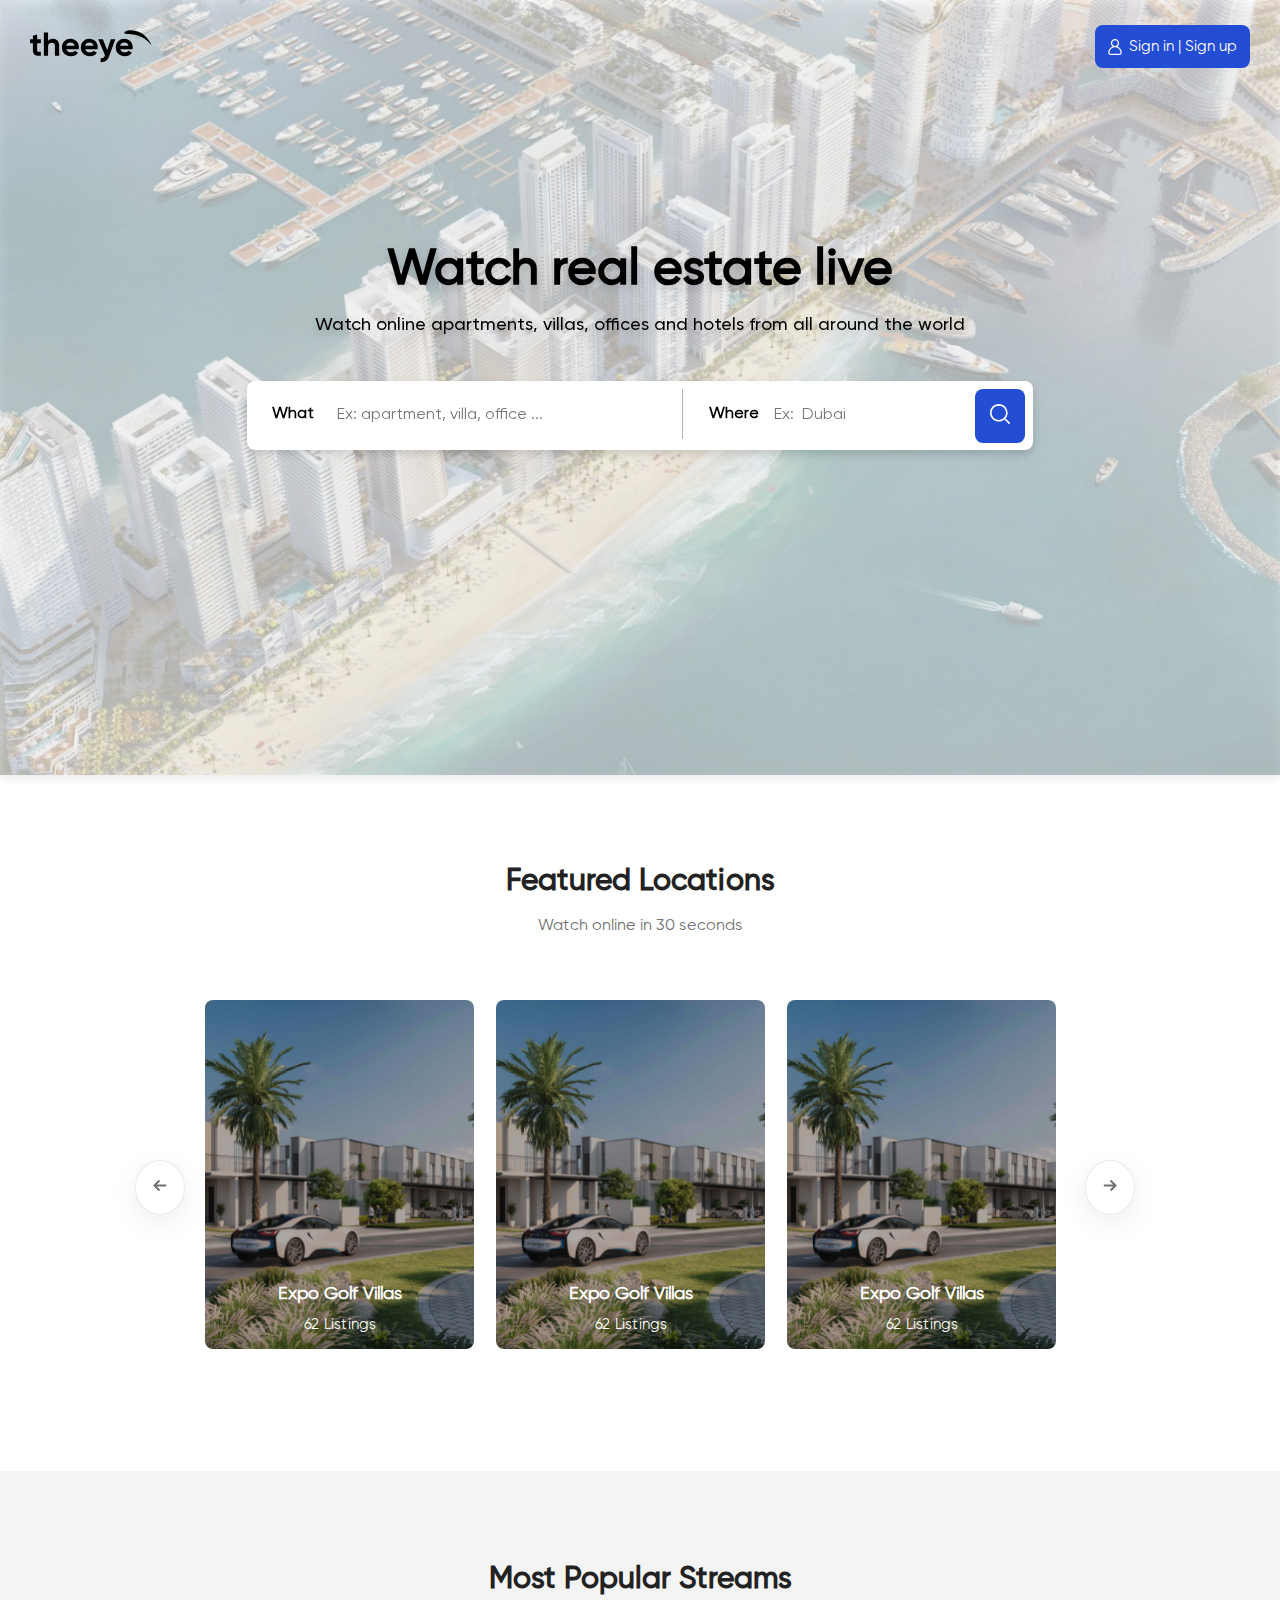
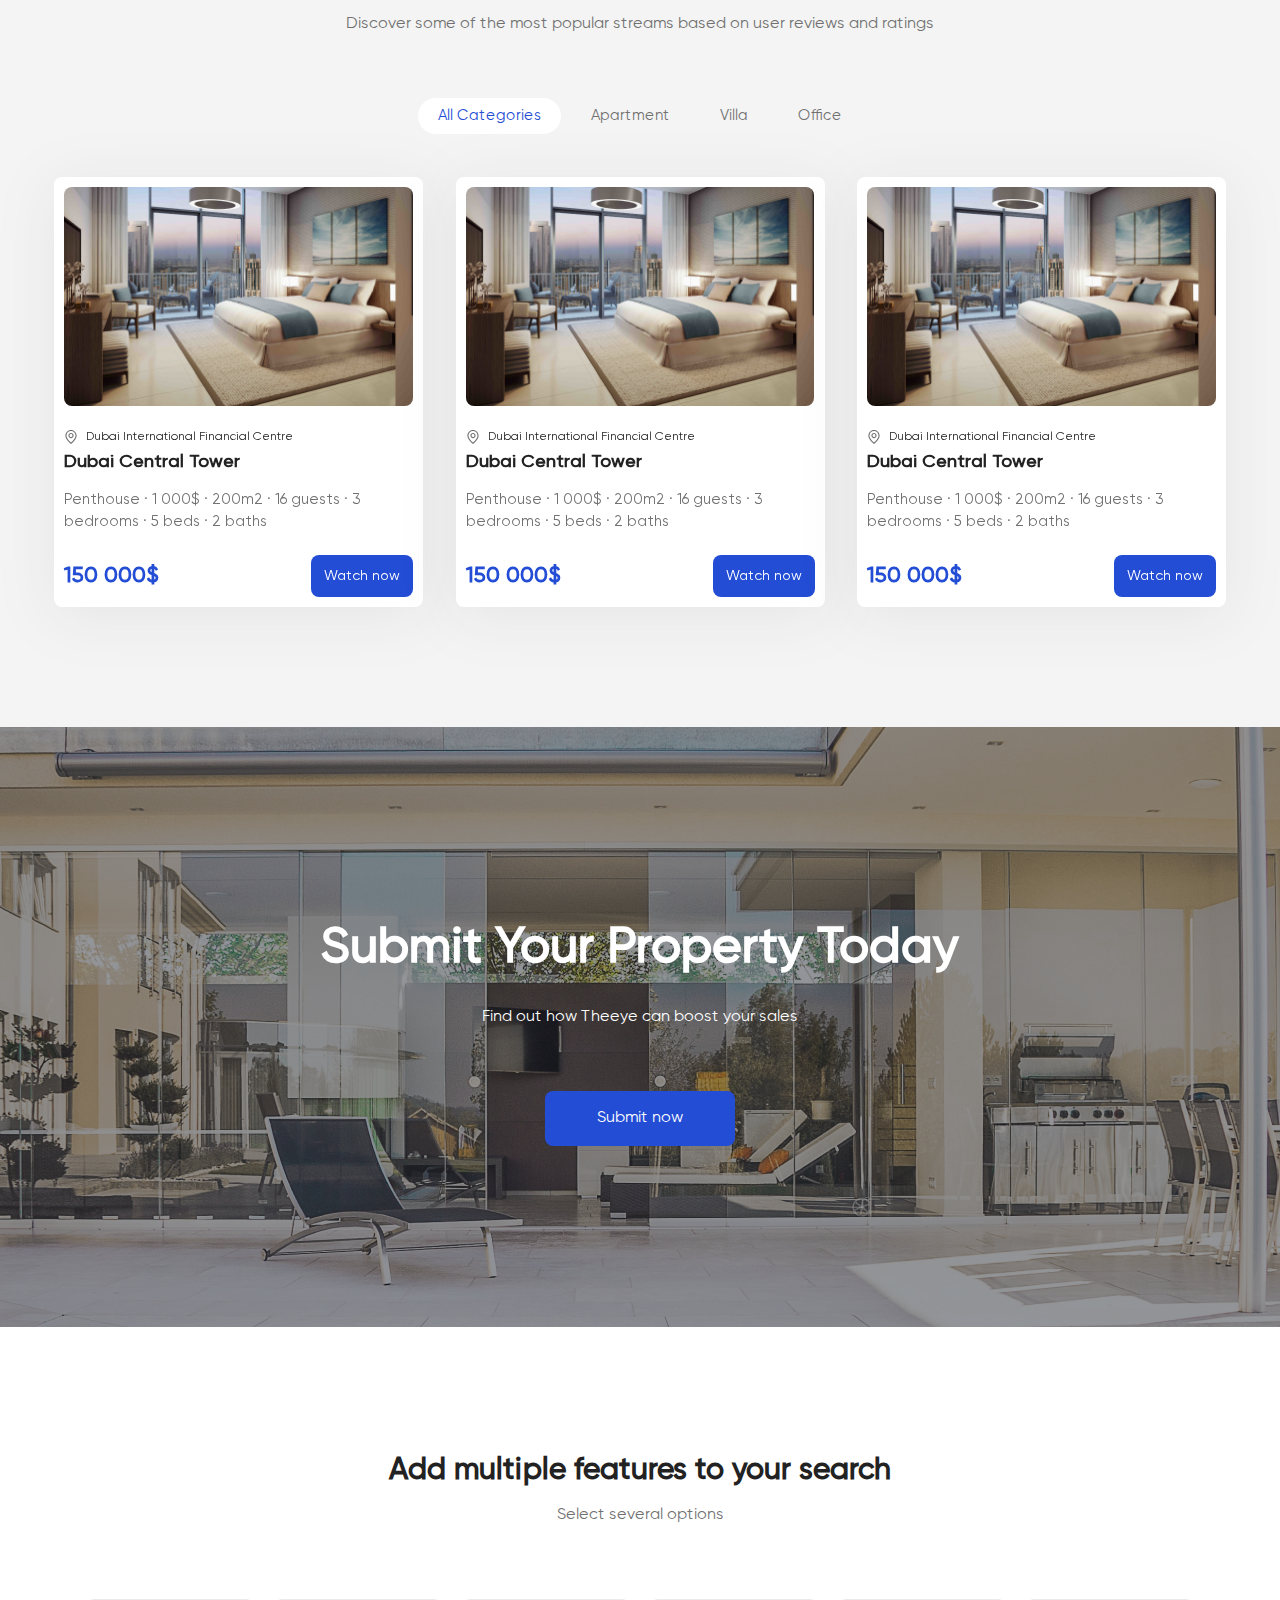
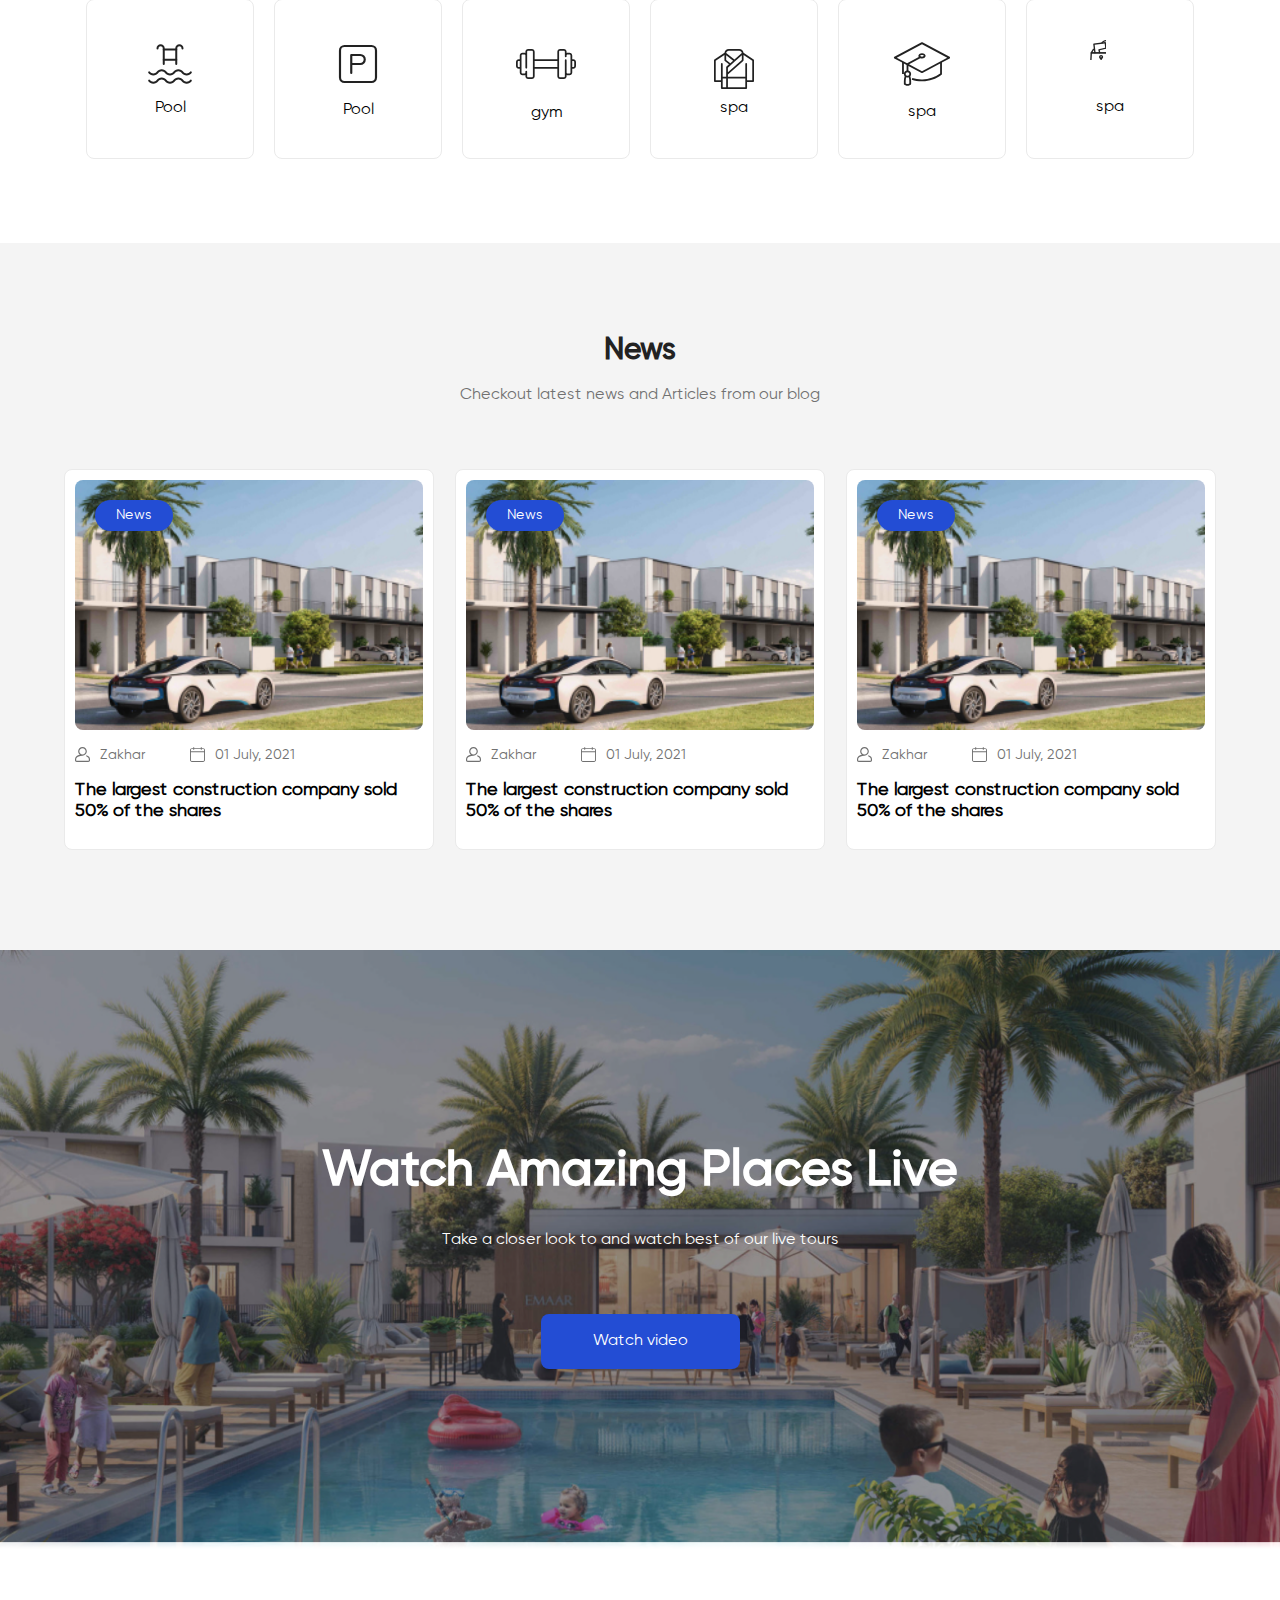
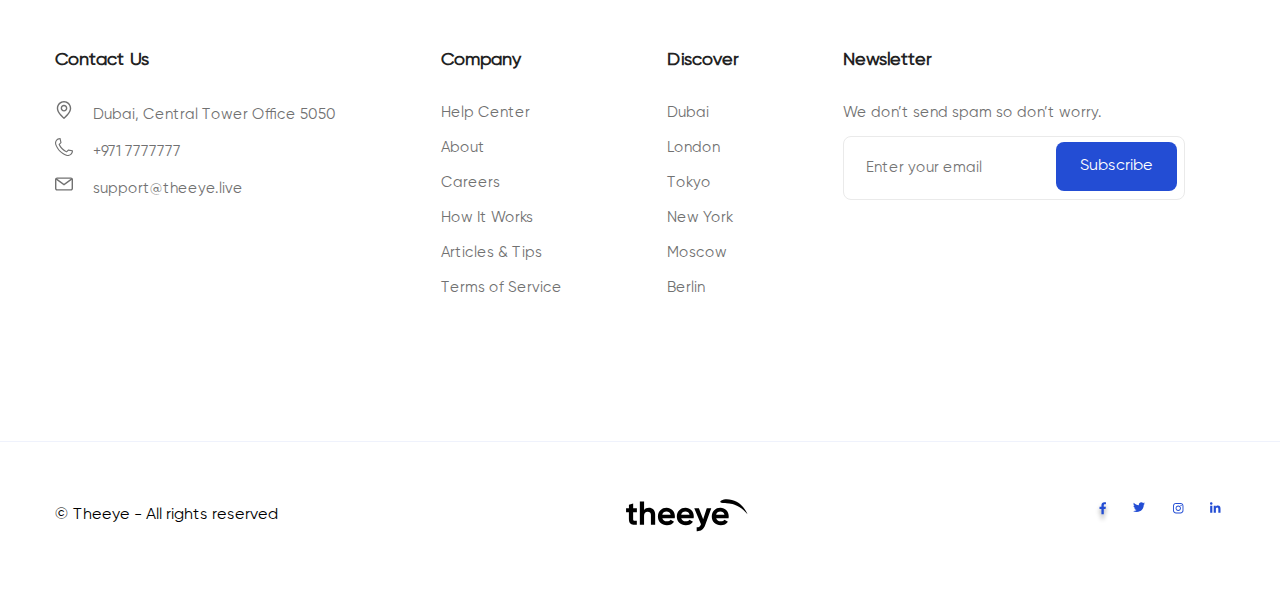
==== src/index.html @ 641a4072 "add footer in homepage" ====
<!DOCTYPE html>
<html lang="en">
<head>
  <meta charset="UTF-8">
  <meta name="viewport" content="width=device-width, initial-scale=1.0">
  <title>Homepage</title>
  <link rel="stylesheet" href="css/style.css">
</head>
<body>

<header class="header">
  <svg class="header__icon" width="122" height="33" viewBox="0 0 122 33" fill="none">
    <use xlink:href="./assets/img/icons/icons.svg#logo"></use>
  </svg>
  <button class="header__button btn">
    <svg class="header__icon" width="14" height="16" viewBox="0 0 14 16" fill="white">
      <use xlink:href="./assets/img/icons/icons.svg#sign-in"></use>
    </svg>
    Sign in | Sign up
  </button>
  <div class="header__mobile">
    <button>
      <svg class="header__icon" width="20" height="20" viewBox="0 0 20 20" fill="none">
        <use xlink:href="./assets/img/icons/icons.svg#search2"></use>
      </svg>
    </button>
    <button>
      <svg class="header__icon" width="20" height="20" viewBox="0 0 20 20" fill="none">
        <use xlink:href="./assets/img/icons/icons.svg#header-avatar"></use>
      </svg>
    </button>
    <button>
      <svg class="header__icon" width="20" height="18" viewBox="0 0 20 18" fill="none">
        <use xlink:href="./assets/img/icons/icons.svg#header-burger"></use>
      </svg>
    </button>
  </div>
</header>
<div class="promo">
  <p class="promo__title">Watch real estate live</p>
  <p class="promo__subtitle">Watch online apartments, villas, offices and hotels from all around the world</p>
  <form action="" class="promo__form form">
    <div class='form__what-search-wrapper'>
      <p class='search-bar__what'>What</p>
      <p class='search-bar__border'>&#160;</p>
      <input class='what-search' type='text' placeholder='Ex: apartment, villa, office ...'/>
    </div>

    <div class='form__where-search-wrapper'>
      <div class='search-bar__where'>Where</div>
      <input class='where-search' type='text' placeholder='Ex:  Dubai'/>
      <button type="submit" class='search__btn'>
        <svg class="header__icon" width="20" height="20" viewBox="0 0 20 20" fill="none">
          <use xlink:href="./assets/img/icons/icons.svg#search"></use>
        </svg>
      </button>
    </div>
  </form>
</div>

<div class="featured-locations">
  <p class="featured-locations__title block-title">Featured Locations</p>
  <p class="featured-locations__subtitle block-subtitle">Watch online in 30 seconds</p>
  <div id="carousel" class="featured-locations__carousel carousel">
    <button class="arrow prev">
      <svg class="header__icon" width="14" height="11" viewBox="0 0 14 11" fill="none">
        <use xlink:href="./assets/img/icons/icons.svg#carousel-prev"></use>
      </svg>
    </button>
    <div class="carousel__gallery">
      <div class="carousel__images">
        <div class="carousel__item">
          <img src="./assets/img/homepage/featured-item.jpg" alt="test">
          <div class="carousel__item-info">
            <p class="info__title">Expo Golf Villas</p>
            <p class="info__subtitle">62 Listings</p>
          </div>
        </div>
        <div class="carousel__item">
          <img src="./assets/img/homepage/featured-item.jpg" alt="test">
          <div class="carousel__item-info">
            <p class="info__title">Expo Golf Villas</p>
            <p class="info__subtitle">62 Listings</p>
          </div>
        </div>
        <div class="carousel__item">
          <img src="./assets/img/homepage/featured-item.jpg" alt="test">
          <div class="carousel__item-info">
            <p class="info__title">Expo Golf Villas</p>
            <p class="info__subtitle">62 Listings</p>
          </div>
        </div>
        <div class="carousel__item">
          <img src="./assets/img/homepage/featured-item.jpg" alt="test">
          <div class="carousel__item-info">
            <p class="info__title">Expo Golf Villas</p>
            <p class="info__subtitle">62 Listings</p>
          </div>
        </div>
        <div class="carousel__item">
          <img src="./assets/img/homepage/featured-item.jpg" alt="test">
          <div class="carousel__item-info">
            <p class="info__title">Expo Golf Villas</p>
            <p class="info__subtitle">62 Listings</p>
          </div>
        </div>
      </div>
    </div>
    <button class="arrow next">
      <svg class="header__icon" width="14" height="11" viewBox="0 0 14 11" fill="none">
        <use xlink:href="./assets/img/icons/icons.svg#carousel-next"></use>
      </svg>
    </button>
  </div>
</div>

<div class="streams">
  <p class="streams__title block-title">Most Popular Streams</p>
  <p class="streams__subtitle block-subtitle">Discover some of the most popular streams based on user reviews and
    ratings</p>
  <div class="streams__buttons">
    <button class="streams__buttons-item active">All Categories</button>
    <button class="streams__buttons-item">Apartment</button>
    <button class="streams__buttons-item">Villa</button>
    <button class="streams__buttons-item">Office</button>
  </div>
  <div class="streams__housecards housecards">
    <div class="houscards__item houscard">
      <img src="./assets/img/homepage/most-popupal-item.jpg" alt="test">
      <div class="houscard__locations">
        <svg width="14" height="14" viewBox="0 0 14 14" fill="none">
          <use xlink:href="./assets/img/icons/icons.svg#location"></use>
        </svg>
        <span>Dubai International Financial Centre</span>
      </div>
      <h4 class="housecard__title">Dubai Central Tower</h4>
      <p class="housecard__info">Penthouse · 1 000$ · 200m2 · 16 guests · 3 bedrooms · 5 beds · 2 baths</p>
      <div class="houscard__footer">
        <span class="houscard__footer-price">150 000$</span>
        <button class="houscard__footer btn">Watch now</button>
      </div>
    </div>
    <div class="houscards__item houscard">
      <img src="./assets/img/homepage/most-popupal-item.jpg" alt="test">
      <div class="houscard__locations">
        <svg width="14" height="14" viewBox="0 0 14 14" fill="none">
          <use xlink:href="./assets/img/icons/icons.svg#location"></use>
        </svg>
        <span>Dubai International Financial Centre</span>
      </div>
      <h4 class="housecard__title">Dubai Central Tower</h4>
      <p class="housecard__info">Penthouse · 1 000$ · 200m2 · 16 guests · 3 bedrooms · 5 beds · 2 baths</p>
      <div class="houscard__footer">
        <span class="houscard__footer-price">150 000$</span>
        <button class="houscard__footer btn">Watch now</button>
      </div>
    </div>
    <div class="houscards__item houscard">
      <img src="./assets/img/homepage/most-popupal-item.jpg" alt="test">
      <div class="houscard__locations">
        <svg width="14" height="14" viewBox="0 0 14 14" fill="none">
          <use xlink:href="./assets/img/icons/icons.svg#location"></use>
        </svg>
        <span>Dubai International Financial Centre</span>
      </div>
      <h4 class="housecard__title">Dubai Central Tower</h4>
      <p class="housecard__info">Penthouse · 1 000$ · 200m2 · 16 guests · 3 bedrooms · 5 beds · 2 baths</p>
      <div class="houscard__footer">
        <span class="houscard__footer-price">150 000$</span>
        <button class="houscard__footer btn">Watch now</button>
      </div>
    </div>

  </div>
</div>

<div class="submit-property images-block">
  <h2 class="submit-property__title images-block__title">Submit Your Property Today</h2>
  <p class="submit-property__subtitle images-block__subtitle">Find out how Theeye can boost your sales</p>
  <button class="submit-property__btn images-block__btn btn">Submit now</button>
</div>

<div class="additional-features">
  <p class="additional-features__title block-title">Add multiple features to your search</p>
  <p class="additional-features__subtitle block-subtitle">Select several options</p>

  <div class="additional-features__icons icons">
    <div class="icons__item">
      <svg width="50" height="50" viewBox="0 0 50 50" fill="none">
        <use xlink:href="./assets/img/icons/icons.svg#pool"></use>
      </svg>
      <span class="icons__text">Pool</span>
    </div>
    <div class="icons__item">
      <svg width="54" height="54" viewBox="0 0 54 54" fill="none">
        <use xlink:href="./assets/img/icons/icons.svg#parking"></use>
      </svg>
      <span class="icons__text">Pool</span>
    </div>
    <div class="icons__item">
      <svg width="60" height="60" viewBox="0 0 60 30" fill="none">
        <use xlink:href="./assets/img/icons/icons.svg#gym"></use>
      </svg>
      <span class="icons__text">gym</span>
    </div>
    <div class="icons__item">
      <svg width="40" height="50" viewBox="0 0 40 30" fill="none">
        <use xlink:href="./assets/img/icons/icons.svg#spa"></use>
      </svg>
      <span class="icons__text">spa</span>
    </div>
    <div class="icons__item">
      <svg width="58" height="58" viewBox="0 0 58 58" fill="none">
        <use xlink:href="./assets/img/icons/icons.svg#school"></use>
      </svg>
      <span class="icons__text">spa</span>
    </div>
    <div class="icons__item">
      <svg width="48" height="48" viewBox="0 0 48 48" fill="none">
        <use xlink:href="./assets/img/icons/icons.svg#shopping"></use>
      </svg>
      <span class="icons__text">spa</span>
    </div>

  </div>
</div>

<div class="news">
  <h4 class="news-title block-title">News</h4>
  <p class="news-subtitle block-subtitle">Checkout latest news and Articles from our blog</p>

  <div class="news-container">
    <div class="news__card">
      <span class="news__label">News</span>
      <a class="news__img" href="#">
        <img src="./assets/img/homepage/featured-item.jpg" alt="test">
      </a>
      <div class="news__info">
        <div class="news__info-author">
          <svg width="15" height="15" viewBox="0 0 15 15" fill="none">
            <use xlink:href="./assets/img/icons/icons.svg#news-author"></use>
          </svg>
          <span>Zakhar</span>
        </div>
        <div class="news__info-date">
          <svg width="15" height="15" viewBox="0 0 15 15" fill="none">
            <use xlink:href="./assets/img/icons/icons.svg#news-date"></use>
          </svg>
          <span>01 July, 2021</span>
        </div>
      </div>
      <p class="news__text">The largest construction company sold 50% of the shares</p>
    </div>
    <div class="news__card">
      <span class="news__label">News</span>
      <a class="news__img" href="#">
        <img src="./assets/img/homepage/featured-item.jpg" alt="test">
      </a>
      <div class="news__info">
        <div class="news__info-author">
          <svg width="15" height="15" viewBox="0 0 15 15" fill="none">
            <use xlink:href="./assets/img/icons/icons.svg#news-author"></use>
          </svg>
          <span>Zakhar</span>
        </div>
        <div class="news__info-date">
          <svg width="15" height="15" viewBox="0 0 15 15" fill="none">
            <use xlink:href="./assets/img/icons/icons.svg#news-date"></use>
          </svg>
          <span>01 July, 2021</span>
        </div>
      </div>
      <p class="news__text">The largest construction company sold 50% of the shares</p>
    </div>
    <div class="news__card">
      <span class="news__label">News</span>
      <a class="news__img" href="#">
        <img src="./assets/img/homepage/featured-item.jpg" alt="test">
      </a>
      <div class="news__info">
        <div class="news__info-author">
          <svg width="15" height="15" viewBox="0 0 15 15" fill="none">
            <use xlink:href="./assets/img/icons/icons.svg#news-author"></use>
          </svg>
          <span>Zakhar</span>
        </div>
        <div class="news__info-date">
          <svg width="15" height="15" viewBox="0 0 15 15" fill="none">
            <use xlink:href="./assets/img/icons/icons.svg#news-date"></use>
          </svg>
          <span>01 July, 2021</span>
        </div>
      </div>
      <p class="news__text">The largest construction company sold 50% of the shares</p>
    </div>
  </div>
</div>

<div class="watch-amazing images-block">
  <h2 class="submit-property__title images-block__title">Watch Amazing Places Live</h2>
  <p class="submit-property__subtitle images-block__subtitle">Take a closer look to and watch best of our live tours</p>
  <button class="submit-property__btn images-block__btn btn">Watch video</button>
</div>

<footer class="footer-wrapper">
<div class="footer">
  <div class="contacts footer__item">
    <h4>Contact Us</h4>
    <ul>
      <li>
        <svg width="18" height="18" viewBox="0 0 18 18" >
          <use xlink:href="./assets/img/icons/icons.svg#footer-pin"></use>
        </svg>
        <span>Dubai, Central Tower Office 5050</span>
      </li>
      <li>
        <svg width="18" height="18" viewBox="0 0 18 18">
          <use xlink:href="./assets/img/icons/icons.svg#footer-phone"></use>
        </svg>
        <a href="tel:+9717777777">+971 7777777</a>
      </li>
      <li>
        <svg width="18" height="18" viewBox="0 0 18 18">
          <use xlink:href="./assets/img/icons/icons.svg#footer-email"></use>
        </svg>
        <a href="mailto:support@theeye.live">support@theeye.live</a>
      </li>
    </ul>
  </div>

  <div class="company footer__item">
    <h4>Company</h4>
    <ul class="company__item">
      <li><a href="#">Help Center</a></li>
      <li><a href="#">About</a></li>
      <li><a href="#">Careers</a></li>
      <li><a href="#">How It Works</a></li>
      <li><a href="#">Articles & Tips</a></li>
      <li><a href="#">Terms of Service</a></li>
    </ul>
  </div>

  <div class="discover footer__item">
    <h4>Discover</h4>
    <ul class="company__item">
      <li><a href="#">Dubai</a></li>
      <li><a href="#">London</a></li>
      <li><a href="#">Tokyo</a></li>
      <li><a href="#">New York</a></li>
      <li><a href="#">Moscow</a></li>
      <li><a href="#">Berlin</a></li>
    </ul>
  </div>

  <div class="newsletter footer__item">
    <h4>Newsletter</h4>
    <p>We don’t send spam so don’t worry.</p>
    <form action="" class="footer-form">
      <input type='text' placeholder="Enter your email"/>
      <button type="submit" class="footer-form__btn btn">Subscribe</button>
    </form>
  </div>
</div>
<div class="footer-bottom-wrapper">
  <div class="footer-bottom">
    <p class="footer-bottom__copyright">© Theeye - All rights reserved</p>
    <svg class="footer-bottom__logo" width="122" height="33" viewBox="0 0 122 33" fill="none">
      <use xlink:href="./assets/img/icons/icons.svg#logo"></use>
    </svg>
    <ul class="footer-bottom__socnet">
      <li><a href="#">
        <svg width="15" height="21" viewBox="0 0 15 21" fill="none">
          <use xlink:href="./assets/img/icons/icons.svg#facebook"></use>
        </svg>
      </a></li>
      <li><a href="#">
        <svg width="15" height="21" viewBox="0 0 15 21" fill="none">
          <use xlink:href="./assets/img/icons/icons.svg#twitter"></use>
        </svg>
      </a></li>
      <li><a href="#">
        <svg width="15" height="21" viewBox="0 0 15 21" fill="none">
          <use xlink:href="./assets/img/icons/icons.svg#instagram"></use>
        </svg>
      </a></li>
      <li><a href="#">
        <svg width="15" height="21" viewBox="0 0 15 21" fill="none">
          <use xlink:href="./assets/img/icons/icons.svg#linkedin"></use>
        </svg>
      </a></li>
    </ul>
  </div>
</div>
</footer>

<script src="./js/carousel.js"></script>
</body>
</html>
---- src/css/style.css ----
@import "_font.css";
@import "_vars.css";
@import "_global.css";
@import "_reset.css";
@import "footer.css";

.header {
    z-index: 1;
    position: absolute;
    top: 0;
    left: 0;
    right: 0;
    padding: 25px 30px;
    display: flex;
    justify-content: space-between;
    align-items: center;
    background-color: transparent;
}

.header__button {
    display: flex;
    align-items: center;
}

.header__mobile {
    display: none;
}

.header__mobile button {
    border: none;
    cursor: pointer;
    background-color: transparent;
}

.header__mobile button:not(:last-child) {
    margin-right: 19px;
}

.header__button .header__icon {
    margin-right: 7px;
}

.promo {
    padding: 240px 16px 325px 16px;
    display: flex;
    flex-direction: column;
    justify-content: center;
    align-items: center;
    background-image: url("../assets/img/homepage/promoBg.png");
    background-size: cover;
    background-position: center;
    background-repeat: no-repeat;
    filter: drop-shadow(0px 4px 4px rgba(0, 0, 0, 0.25));
}

.promo__title {
    font-family: GilroyMedium, sans-serif;
    text-align: center;
    margin-bottom: 15px;
    font-weight: 600;
    font-size: 50px;
    line-height: 60px;
}

.promo__subtitle {
    font-family: GilroyMedium, sans-serif;
    text-align: center;
    margin-bottom: 45px;
    font-weight: 500;
    font-size: 18px;
    line-height: 21px;
}

.promo__form {
    display: flex;
    justify-content: center;
    align-items: center;
    max-width: 770px;
}

.form__what-search-wrapper,
.form__where-search-wrapper {
    position: relative;
}

.what-search,
.where-search {
    border: none;
    outline: none;
}

.what-search {
    padding: 25px 10px 25px 90px;
    border-radius: 8px 0 0 8px;
    width: 437px;
}

.where-search {
    padding: 25px 66px 25px 90px;
    border-radius: 0 8px 8px 0;
}

.search__btn {
    position: absolute;
    top: 8px;
    right: 8px;
    padding: 15px 15px 13px 15px;
    border: none;
    border-radius: 8px;
    cursor: pointer;
    background-color: var(--btn-bg);
}

.search-bar__where {
    position: absolute;
    top: 24px;
    left: 25px;
    font-weight: 700;
    font-size: 16px;
    line-height: 19px
}

.search-bar__what {
    position: absolute;
    top: 24px;
    left: 25px;
    font-weight: 700;
    font-size: 16px;
    line-height: 19px
}

.search-bar__border {
    position: absolute;
    right: -3px;
    top: 8px;
    border-left: 1px solid rgba(0, 0, 0, .3);
    height: 50px;
}

/*FETURED LOCATIONS*/
.featured-locations {
    padding: 89px 0 99px 0;
    display: flex;
    flex-direction: column;
    align-items: center;
    justify-content: center;
    background-color: var(--main-bg);
}

.featured-locations__title,
.block-title{
    margin-bottom: 17px;
    font-family: GilroyMedium, sans-serif;
    font-weight: 600;
    font-size: 30px;
    line-height: 36px;
    text-align: center;
    color: var(--second-font-color);
}

.featured-locations__subtitle,
.block-subtitle{
    margin-bottom: 64px;
    text-align: center;
    font-size: 16px;
    line-height: 19px;
    font-weight: 400;
    color: var(--third-font-color);
}

.featured-locations__carousel {
    position: relative;
    width: 1160px;
}

.carousel__gallery {
    width: 1160px;
    overflow: hidden;
}

.carousel__images {
    width: 9999px;
    transition: margin-left 250ms ease-in;
}

.carousel__item {
    position: relative;
    display: inline-block;
    width: 269px;
    height: 366px;
}

.carousel__item img {
    width: 269px;
}

.carousel__item-info {
    position: absolute;
    bottom: 33px;
    width: 269px;
    color: var(--hover-font-color);
}

.carousel__item-info .info__title {
    margin-bottom: 11px;
    font-weight: 600;
    font-size: 18px;
    line-height: 21px;
    text-align: center;
}

.carousel__item-info .info__subtitle {
    font-size: 15px;
    line-height: 17px;
    text-align: center;
}

.carousel__item:not(:last-child) {
    margin-right: 18px;
}

.carousel__item img {
    border-radius: 8px;
    filter: brightness(70%);
}

.arrow {
    position: absolute;
    top: 160px;
    padding: 17px 17px;
    border: 1px solid #EAEAEA;
    background: var(--main-bg);
    box-shadow: 0px 8px 30px rgba(34, 34, 34, 0.07);
    border-radius: 50%;
    cursor: pointer;
}

.prev {
    right: -60px;
}

.next {
    left: -70px;
}

/*STREAMS*/
.streams {
    background: var(--second-bg);
    padding: 91px 20px 120px 20px;
}

.streams__buttons {
    display: flex;
    justify-content: center;
    align-items: center;
    flex-wrap: wrap;
    margin-bottom: 33px;
}

.streams__buttons-item {
    margin-bottom: 10px;
    border: none;
    cursor: pointer;
    background-color: transparent;
    font-size: 15px;
    line-height: 22px;
    color: #717171;
    padding: 7px 20px;
}

.streams__buttons-item:not(:last-child) {
    margin-right: 10px;
}

.streams__buttons-item.active,
.streams__buttons-item:hover {
    padding: 7px 20px;
    background-color: #ffffff;
    border-radius: 60px;
    color: #234DD4;
}

.streams__housecards {
    max-width: 1172px;
    margin: 0 auto;
    display: flex;
    justify-content: space-between;
    align-items: center;
}

.houscards__item {
    max-width: 369px;
    padding: 10px;
    border-radius: 8px;
    filter: drop-shadow(0px 8px 30px rgba(34, 34, 34, 0.07));
    background-color: var(--main-bg);
}

.houscards__item:not(:last-child) {
    margin-right: 20px;
}

.houscards__item img {
    border-radius: 8px;
    margin-bottom: 24px;
}

.houscard__locations {
    margin-bottom: 8px;
    display: flex;
    align-items: center;
}

.houscard__locations svg {
    margin-right: 8px;
}

.houscard__locations span {
    font-size: 12px;
    line-height: 14px;
    color: var(--second-font-color)
}

.housecard__title {
    margin-bottom: 16px;
    font-family: GilroyMedium, sans-serif;
    font-weight: 600;
    font-size: 18px;
    line-height: 21px;
    color: var(--second-font-color);
}

.housecard__info {
    margin-bottom: 22px;
    font-size: 15px;
    line-height: 22px;
    color: var(--third-font-color)
}

.houscard__footer {
    display: flex;
    align-items: center;
    justify-content: space-between;
}

.houscard__footer-price {
    font-family: GilroyMedium, sans-serif;
    font-weight: 600;
    font-size: 22px;
    line-height: 26px;
    color: var(--btn-bg);
}

.houscard__footer {
    font-size: 14px;
    line-height: 16px;
}

/*SUBMIT-PROPERTY*/
.submit-property,
.images-block{
    position: relative;
    text-align: center;
    padding: 191px 20px 181px 20px;
    background-image: url("../assets/img/homepage/submit-property-bg.png");
    background-size: cover;
    background-position: center;
    background-repeat: no-repeat;
    color: var(--hover-font-color);

}

.submit-property__title,
.images-block__title{
    margin-bottom: 26px;
    font-family: GilroyMedium, sans-serif;
    font-weight: 600;
    font-size: 50px;
    line-height: 60px;
}

.submit-property__subtitle,
.images-block__subtitle{
    font-weight: 400;
    margin-bottom: 61px;
    font-size: 16px;
    line-height: 26px;
}

.submit-property__btn,
.images-block__btn{
    padding: 18px 52px;
    font-size: 16px;
    font-weight: 400;
    line-height: 19px;
}

/*ADDITIONAL FEATURES*/
.additional-features {
    max-width: 1168px;
    margin: 0 auto;
    padding: 126px 20px 74px 20px;
}
.additional-features__icons {
    display: flex;
    justify-content: space-between;
    align-items: center;
}

.icons__item {
    width: 170px;
    height: 160px;
    margin: 10px;
    border: 1px solid var(--border-color);
    border-radius: 8px;
    display: flex;
    flex-direction: column;
    justify-content: center;
    align-items: center;
    cursor: pointer;
}

.icons__item:hover {
    background: linear-gradient(297.21deg, #2650D9 0%, #4567D5 92.82%);
    box-shadow: 0px 4px 4px rgba(0, 0, 0, 0.25);
    border-radius: 8px;
    color: var(--hover-font-color);
}

.icons__item span {
    margin-top: 10px;
    font-size: 16px;
    line-height: 19px;
}

/*NEWS*/
.news {
    padding: 90px 10px 100px 10px;
    background: var(--second-bg);
}

.news-container {
    max-width: 1172px;
    margin: 0 auto;
    display: flex;
    justify-content: space-between;
}

.news__card {
    margin-left: 10px;
    margin-right: 10px;
    position: relative;
    padding: 10px;
    max-width: 370px;
    background: var(--main-bg);
    border: 1px solid var(--border-color);
    border-radius: 8px;
}

.news__img img {
    margin-bottom: 17px;
    object-fit: cover;
    width: 100%;
    height: 250px;
    border-radius: 8px;
}

.news__label {
    position: absolute;
    top: 30px;
    left: 30px;
    padding: 5px 21px;
    border-radius: 600px;
    font-size: 14px;
    line-height: 21px;
    text-transform: capitalize;
    color: var(--hover-font-color);
    background-color: var(--btn-bg);
}

.news__info {
    display: flex;
    align-items: center;
    margin-bottom: 17px;
    font-size: 14px;
    line-height: 16px;
    color: var(--third-font-color);
}

.news__info-author {
    margin-right: 45px;
    display: flex;
    align-items: center;
}

.news__info-author svg,
.news__info-date svg {
    margin-right: 10px;
}

.news__info-date {
    display: flex;
    align-items: center;
}

.news__text {
    margin-bottom: 17px;
    font-weight: 600;
    font-size: 18px;
    line-height: 21px;
}
/*WATCH AMAZING*/
.watch-amazing {
    background-image: url("../assets/img/homepage/home-cta-bg.png");
}

@media only screen and (max-width: 1283px) {
    .carousel {
        width: 870px;
        display: flex;
        justify-content: center;
        align-items: center;
    }
}

@media only screen and (max-width: 996px) {
    .carousel {
        width: 561px;
    }
}

@media only screen and (max-width: 888px) {
    .news-container {
        flex-wrap: wrap;
        justify-content: center;
    }

    .news__card {
        margin-bottom: 20px;
    }
}

@media only screen and (max-width: 770px) {
    .what-search {
        width: 411px;
        padding-right: 28px;;
    }

    .where-search {
        padding-left: 75px;
    }
}

@media only screen and (max-width: 740px) {
    .promo__form {
        flex-wrap: wrap;
    }

    .what-search {
        width: 90vw;
        margin-bottom: 20px;
        padding-top: 21px;
        padding-bottom: 21px;
        border-radius: 100px;
    }

    .search-bar__what,
    .search-bar__where {
        top: 20px;
    }

    .search-bar__border {
        display: none;
    }

    .where-search {
        width: 90vw;
        padding-top: 21px;
        padding-bottom: 21px;
        padding-left: 90px;
        border-radius: 100px;

    }

    .search__btn {
        top: 4px;
        right: 5px;
        border-radius: 60px;
    }

    .streams__housecards  {
        flex-wrap: wrap;
        justify-content: center;
        align-items: center;
    }

    .houscards__item:not(:last-child) {
        margin-right: 0;
        margin-bottom: 20px;
    }
    .additional-features__icons {
        flex-wrap: wrap;
    }
}


@media only screen and (max-width: 681px) {
    .carousel {
        max-width: 287px;
    }


}

@media only screen and (max-width: 500px) {
    .promo {
        padding: 191px 16px 300px 16px;
    }

    .promo__title {
        margin-bottom: 71px;
        font-weight: 600;
        font-size: 30px;
        line-height: 36px;
    }

    .promo__subtitle {
        margin-bottom: 46px;
        max-width: 308px;
        font-size: 16px;
        line-height: 19px;
    }

    .header {
        background-color: var(--main-bg);
        padding: 20px 15px;
    }

    .header__button {
        display: none;
    }

    .header__mobile {
        display: flex;
        align-items: center;
    }

    .block-title {
        font-size: 22px;
        line-height: 26px;
    }

    .featured-locations__subtitle,
    .block-subtitle{
        margin-bottom: 30px;
    }

    .carousel {
        margin: 0 auto;
        text-align: center;
        max-width: 90vw;
    }

    .arrow {
        display: none;
    }

    .carousel__images {
        width: 100%;
    }

    .carousel__item:not(:last-child) {
        margin-right: 0;
    }

    .submit-property,
    .images-block{
        padding: 104px 20px 138px 20px;
    }

    .submit-property__title,
    .images-block__title{
        padding: 0 30px;
        margin-bottom: 22px;
        font-size: 30px;
        line-height: 36px;
    }

    .submit-property__subtitle,
    .images-block__subtitle{
        padding: 0 40px;
        margin-bottom: 57px;
    }

    .additional-features {
        padding: 100px 20px;
    }

    .icons__item {
        margin: 10px 0 0 0;
    }

    .news {
        padding-top: 78px;
    }

    .news__card {
        margin: 0 0 20px 0;
    }
}

@media only screen and (max-width: 415px) {

}

@media only screen and (max-width: 390px) {
    .additional-features__icons {
        justify-content: center;
    }

}
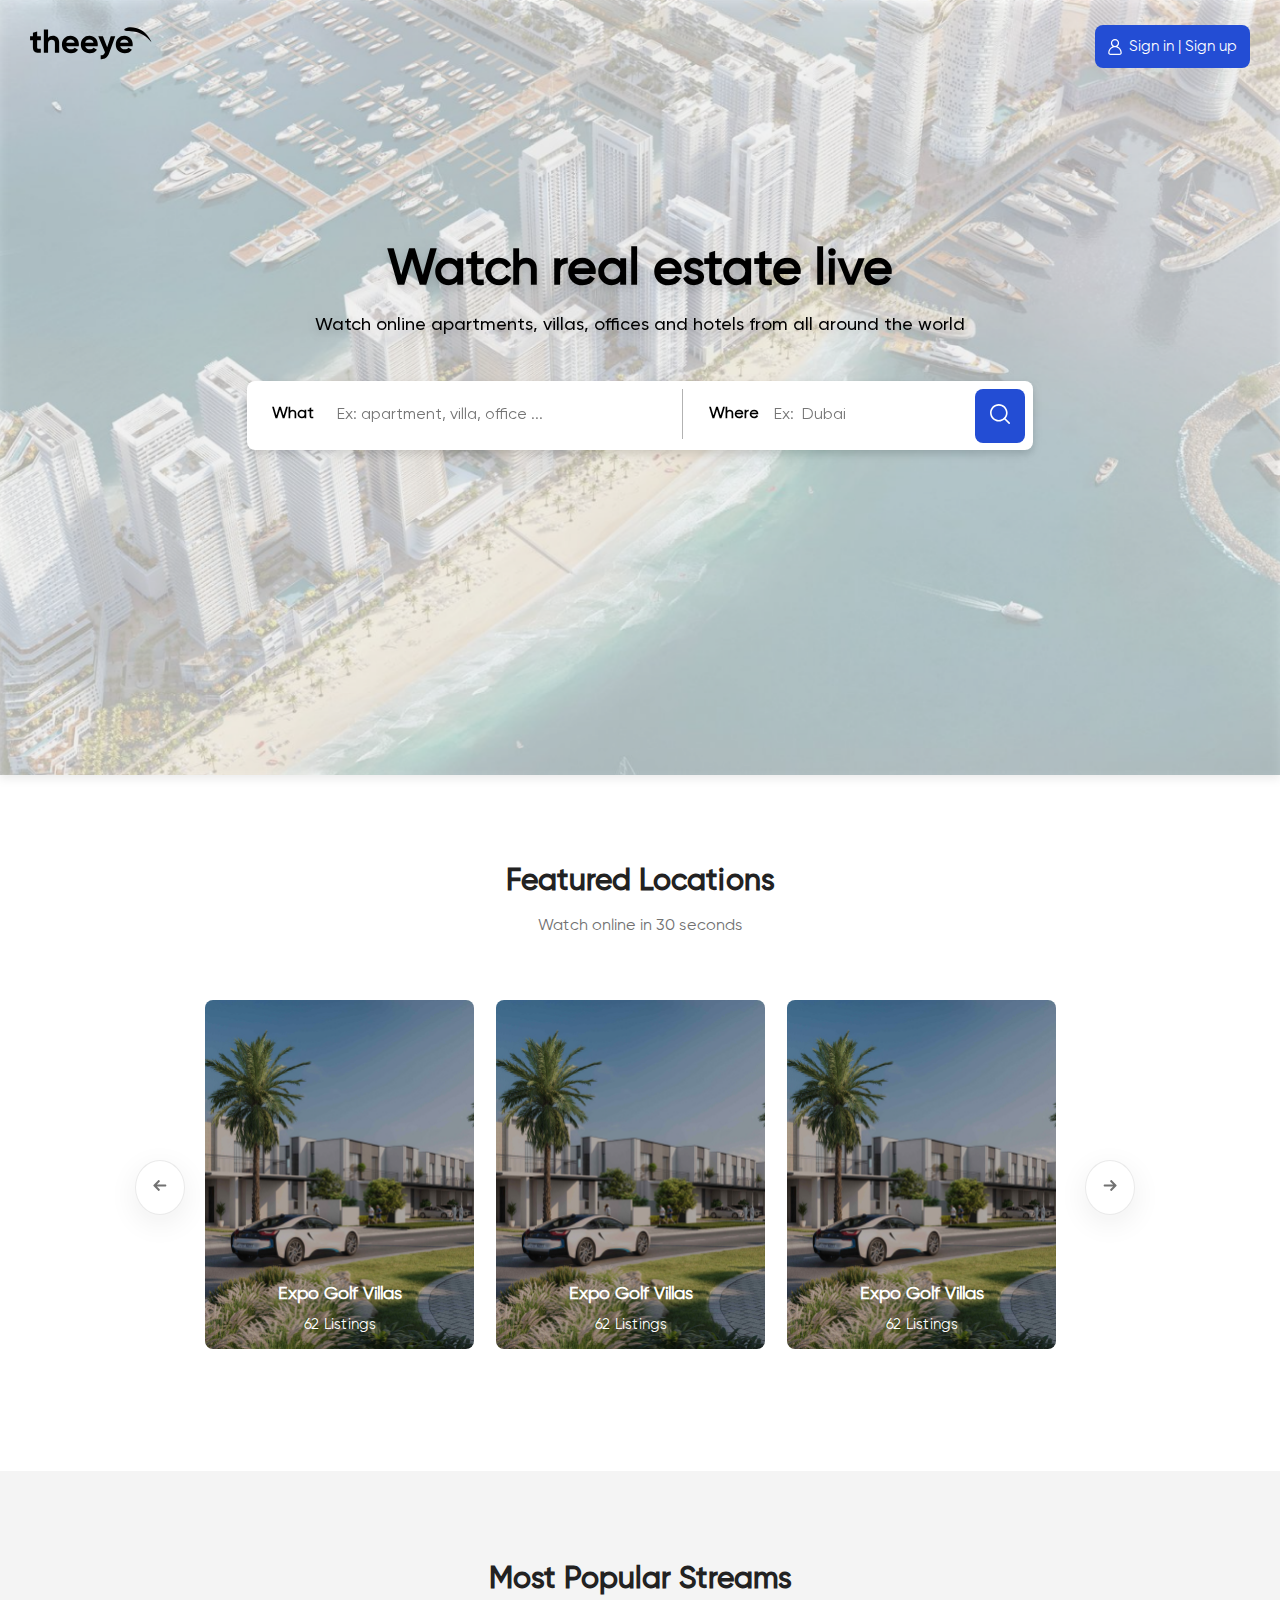
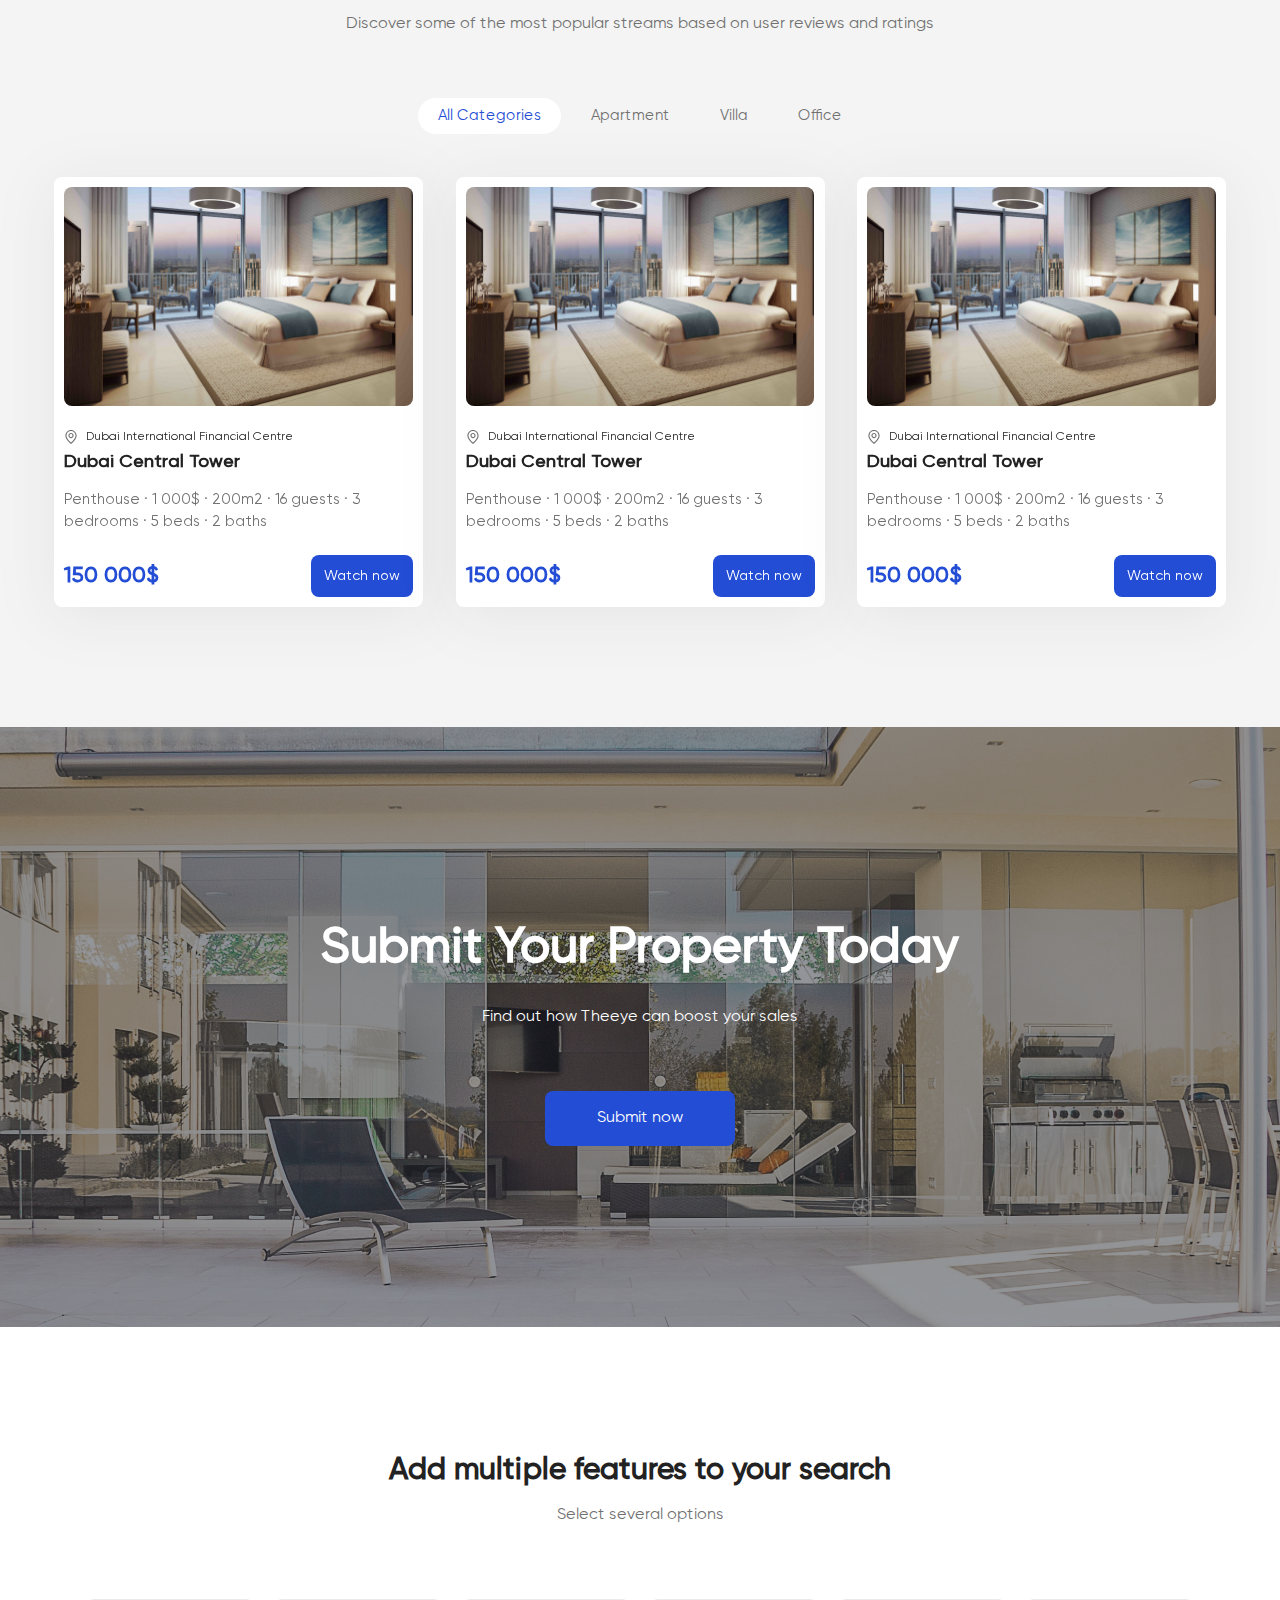
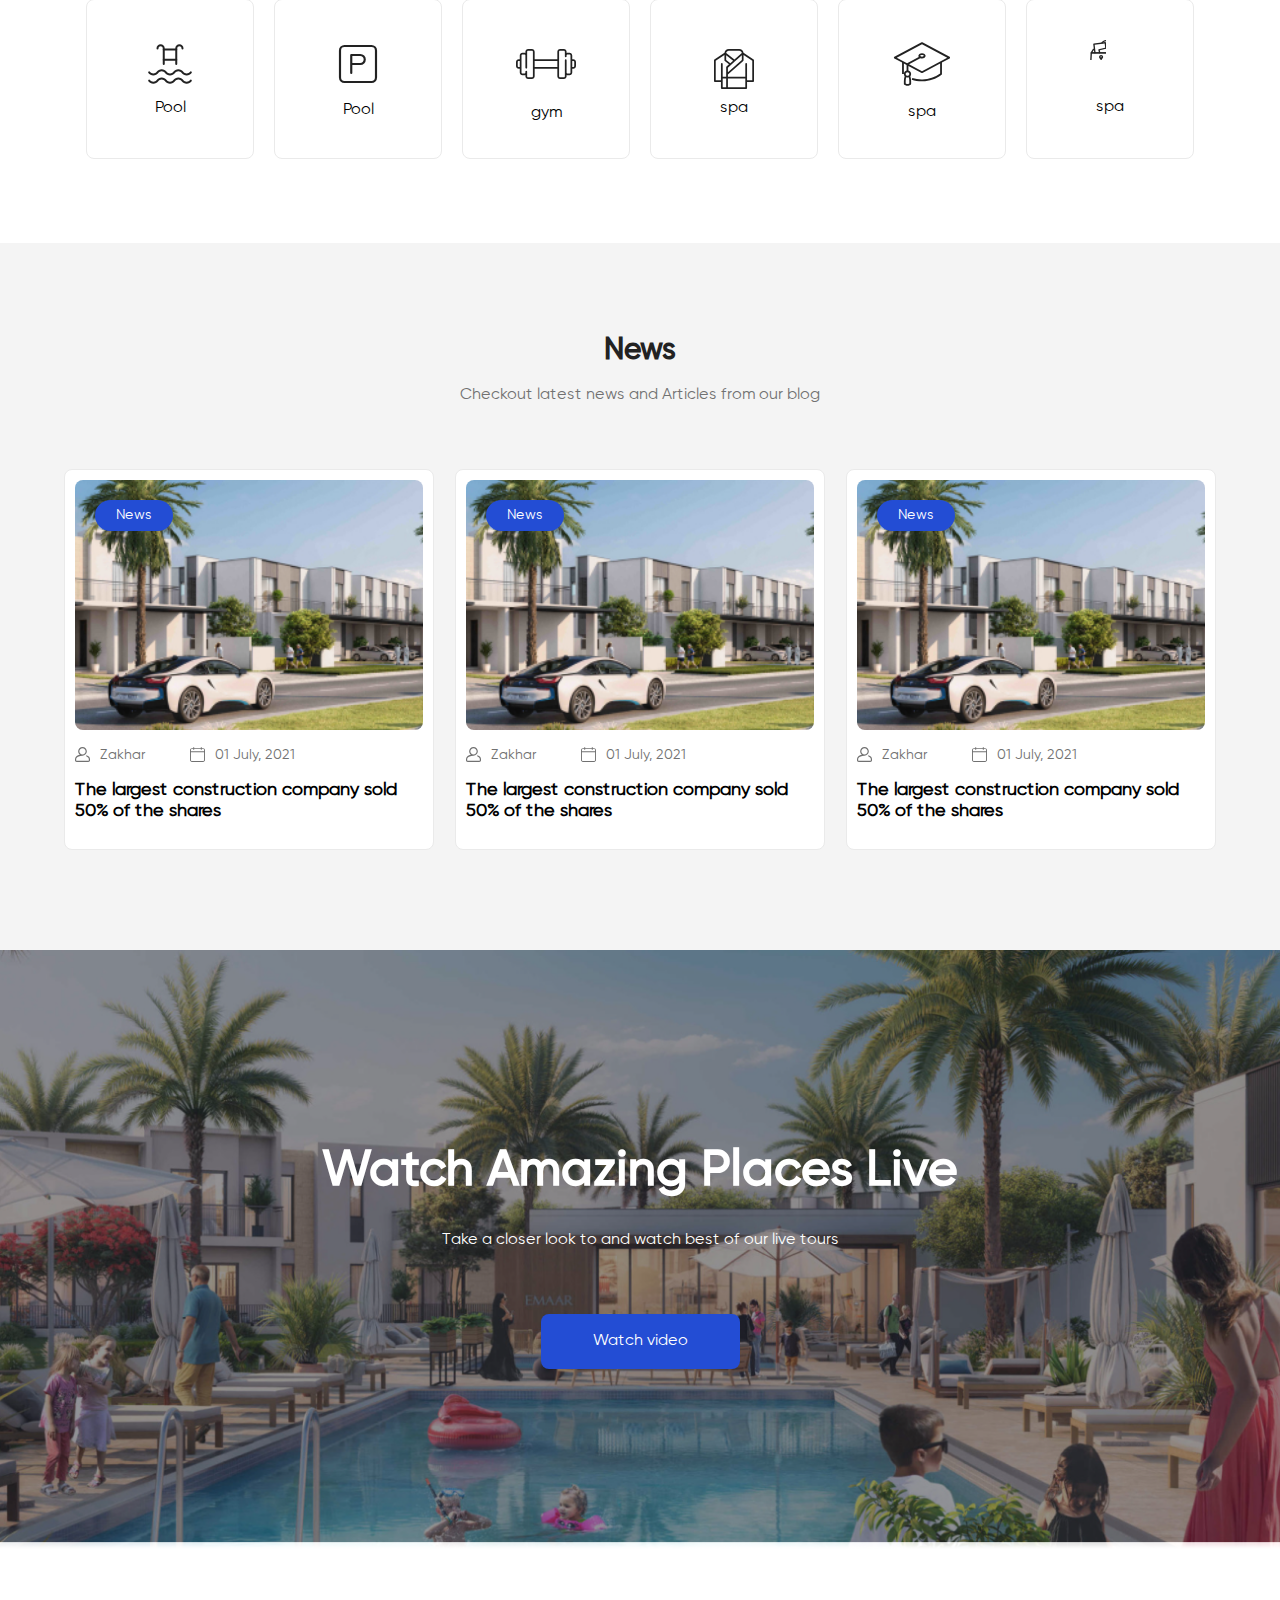
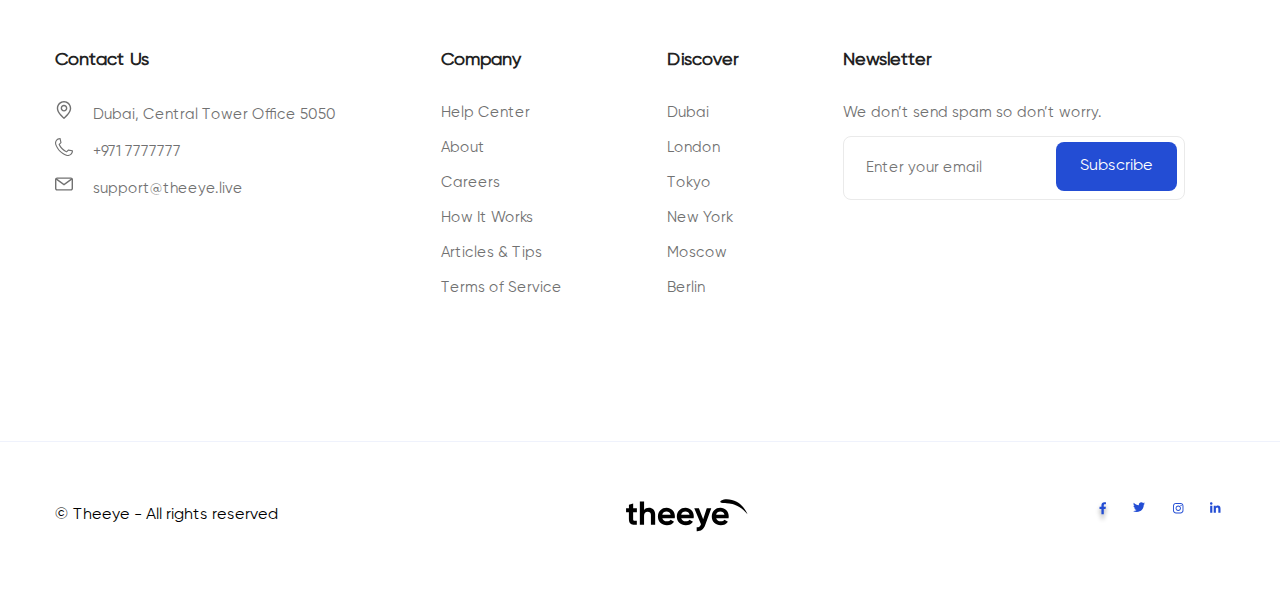
==== commit bde216dd: "add article1" ====
--- a/src/index.html
+++ b/src/index.html
@@ -9,9 +9,11 @@
 <body>
 
 <header class="header">
-  <svg class="header__icon" width="122" height="33" viewBox="0 0 122 33" fill="none">
-    <use xlink:href="./assets/img/icons/icons.svg#logo"></use>
-  </svg>
+  <a href="#">
+    <svg class="header__icon" width="122" height="33" viewBox="0 0 122 33" fill="none">
+      <use xlink:href="./assets/img/icons/icons.svg#logo"></use>
+    </svg>
+  </a>
   <button class="header__button btn">
     <svg class="header__icon" width="14" height="16" viewBox="0 0 14 16" fill="white">
       <use xlink:href="./assets/img/icons/icons.svg#sign-in"></use>
--- a/src/css/style.css
+++ b/src/css/style.css
@@ -2,7 +2,7 @@
 @import "_vars.css";
 @import "_global.css";
 @import "_reset.css";
-@import "footer.css";
+@import "_footer.css";
 
 .header {
     z-index: 1;
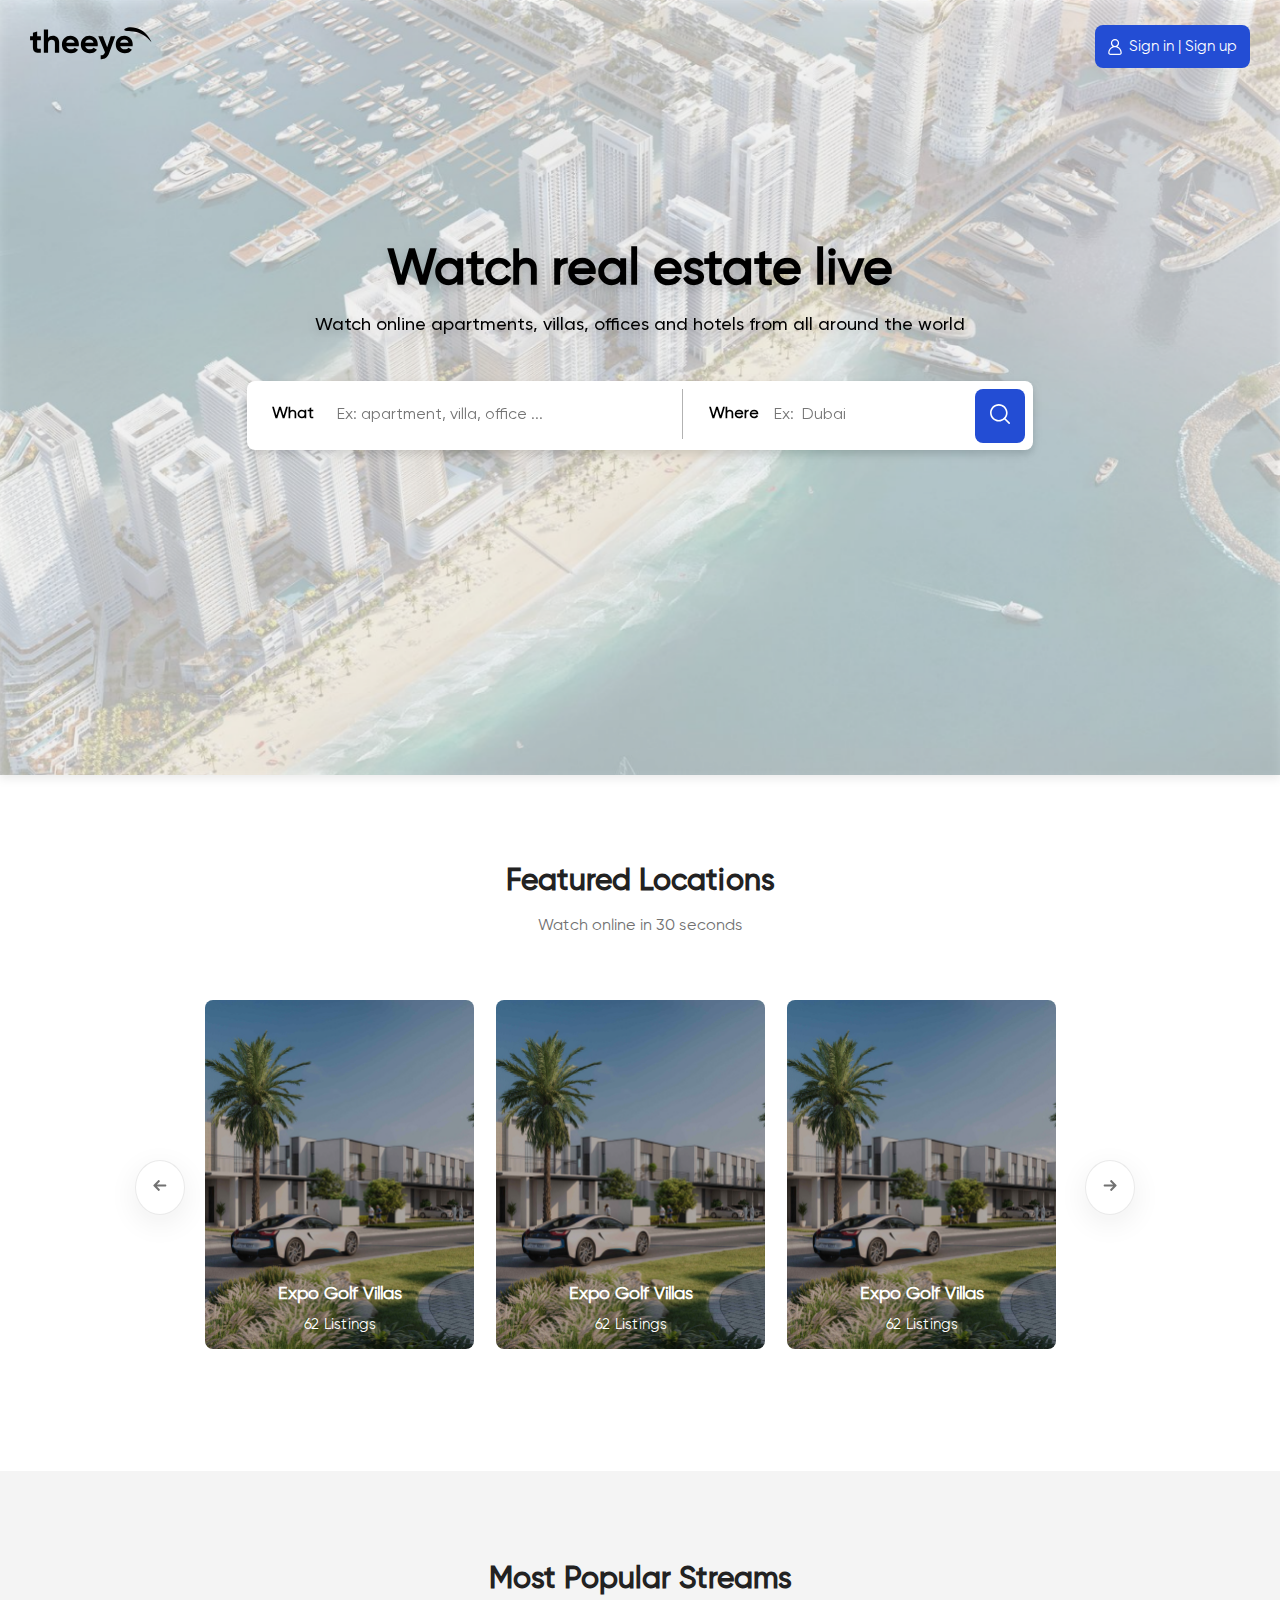
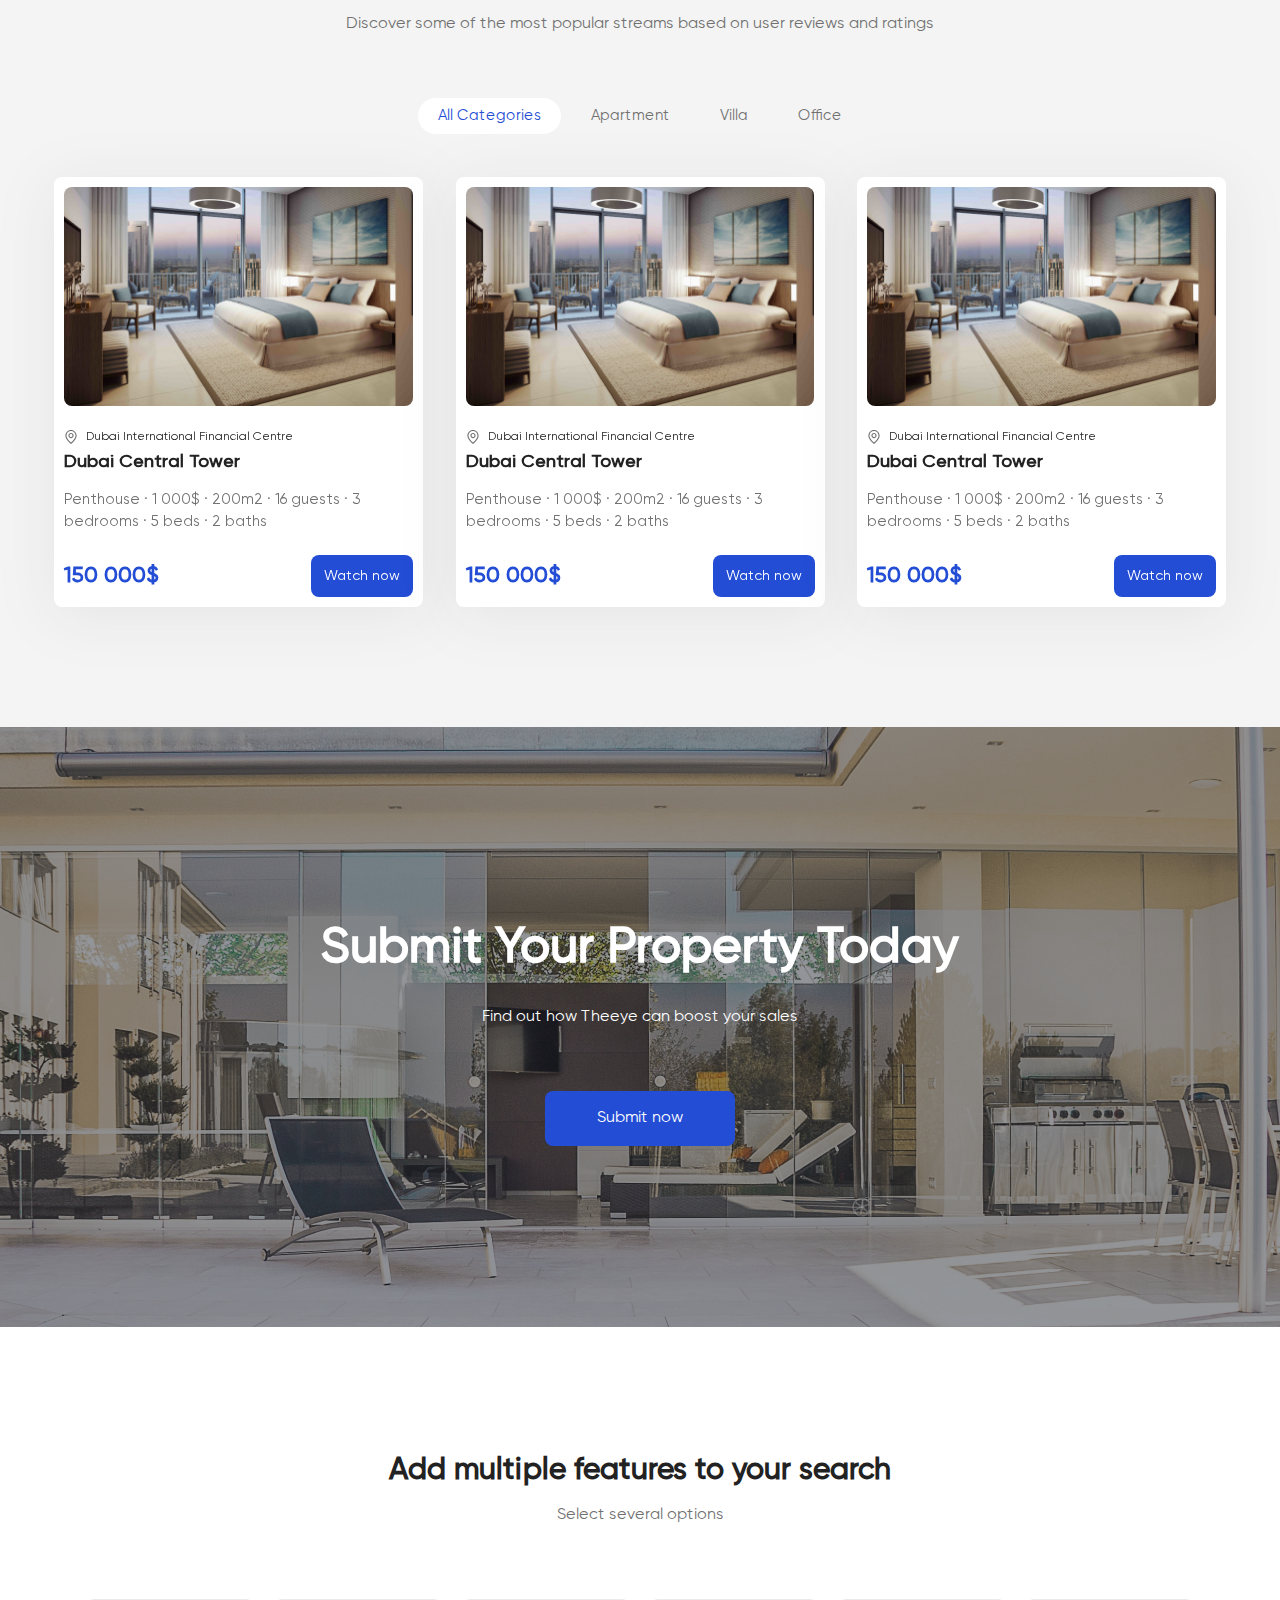
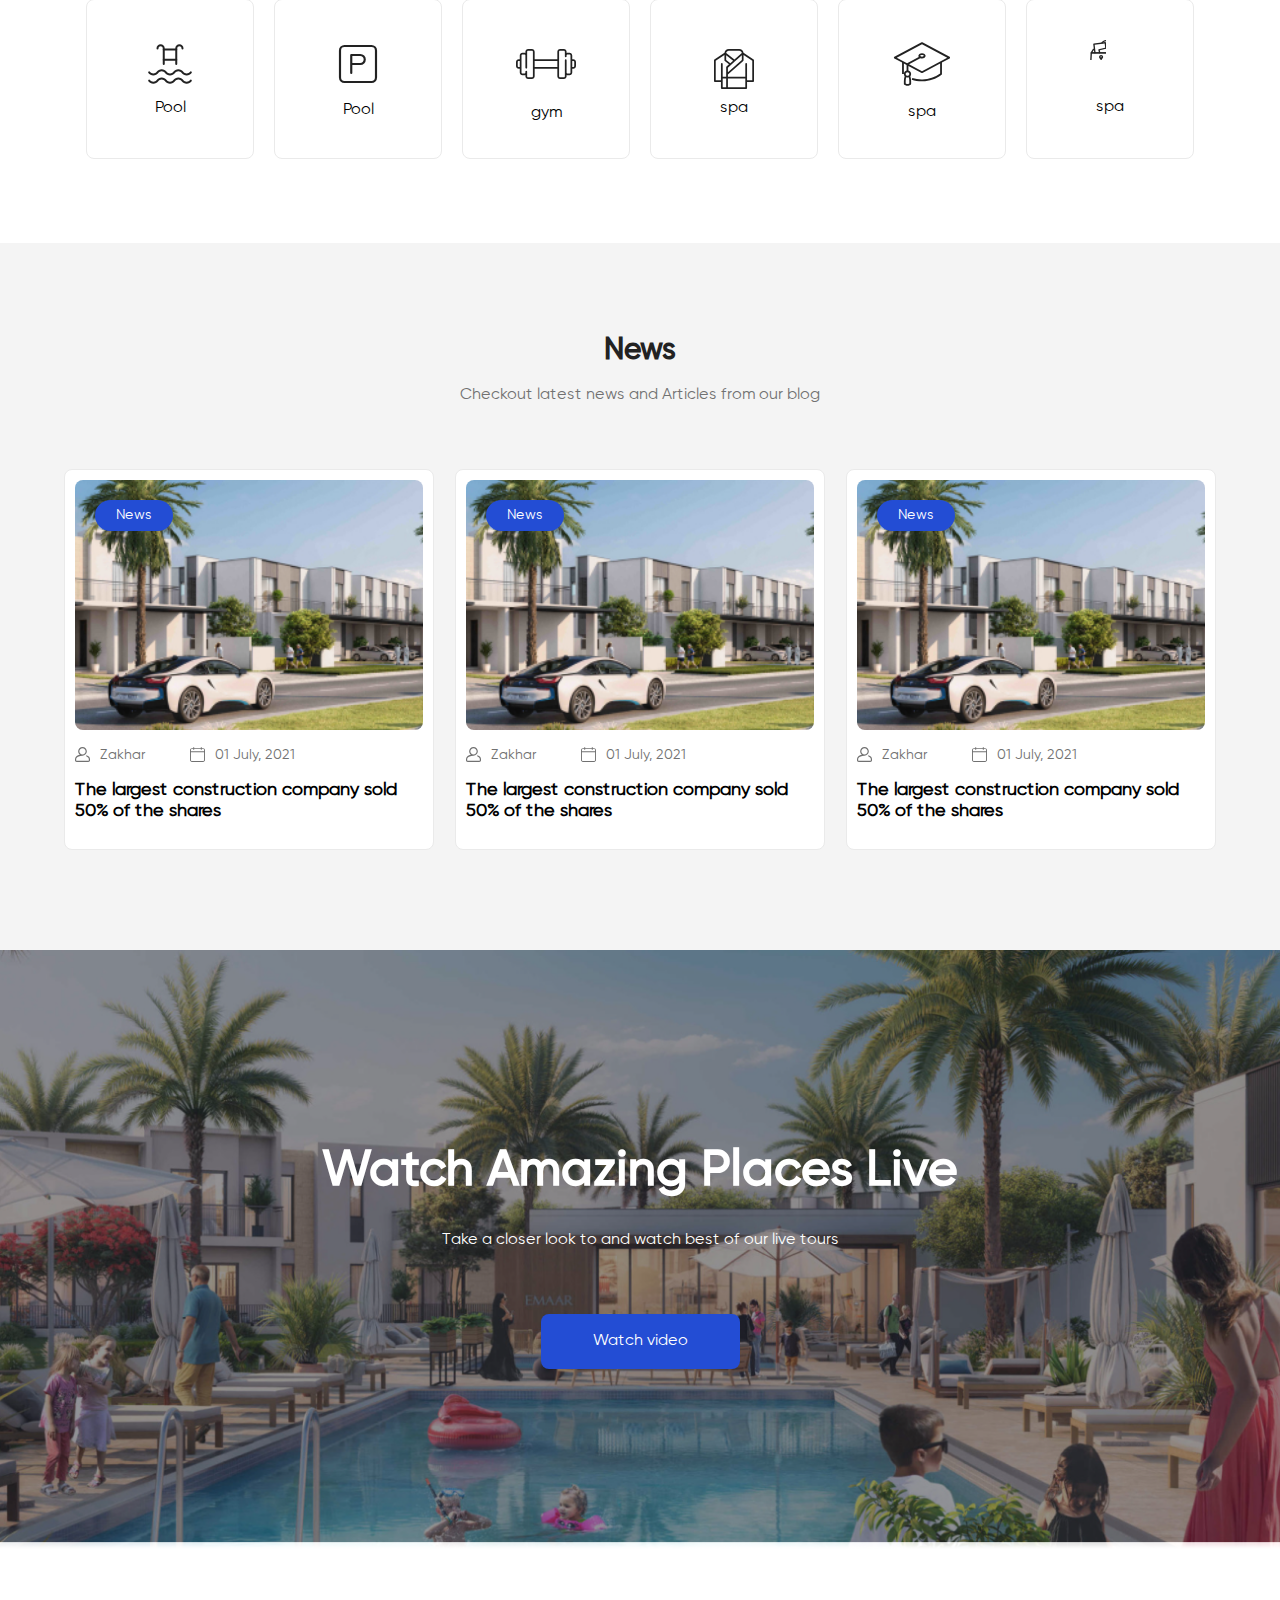
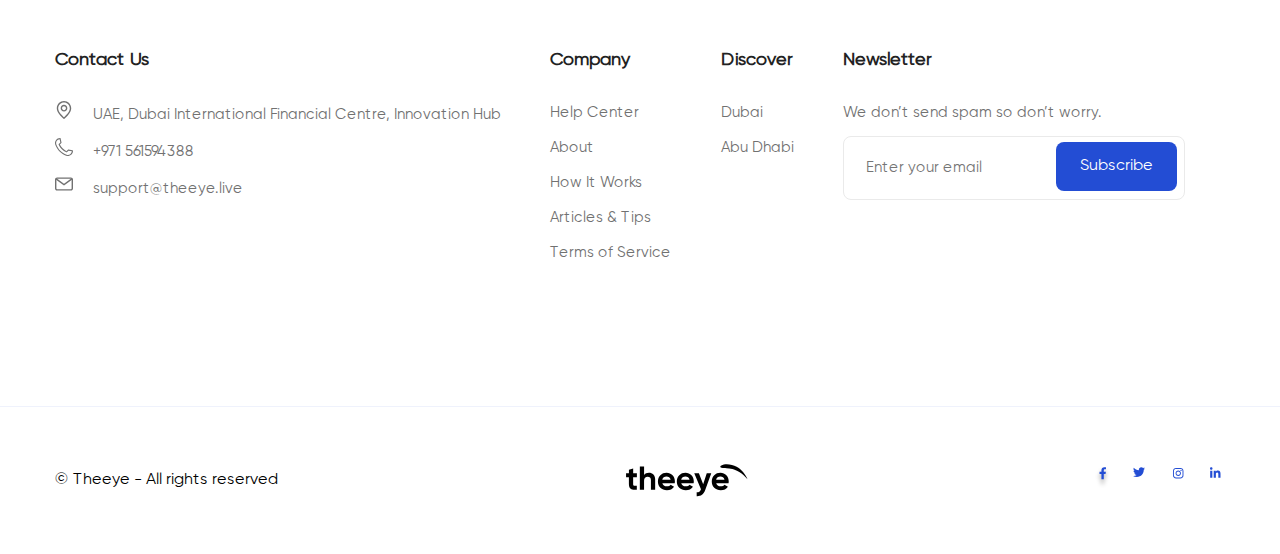
==== commit 5b46cf7b: "fix: remove several country in footer" ====
--- a/src/index.html
+++ b/src/index.html
@@ -313,13 +313,13 @@
         <svg width="18" height="18" viewBox="0 0 18 18" >
           <use xlink:href="./assets/img/icons/icons.svg#footer-pin"></use>
         </svg>
-        <span>Dubai, Central Tower Office 5050</span>
+        <span>UAE, Dubai International Financial Centre, Innovation Hub</span>
       </li>
       <li>
         <svg width="18" height="18" viewBox="0 0 18 18">
           <use xlink:href="./assets/img/icons/icons.svg#footer-phone"></use>
         </svg>
-        <a href="tel:+9717777777">+971 7777777</a>
+        <a href="tel:++971561594388">+971 561594388</a>
       </li>
       <li>
         <svg width="18" height="18" viewBox="0 0 18 18">
@@ -335,7 +335,6 @@
     <ul class="company__item">
       <li><a href="#">Help Center</a></li>
       <li><a href="#">About</a></li>
-      <li><a href="#">Careers</a></li>
       <li><a href="#">How It Works</a></li>
       <li><a href="#">Articles & Tips</a></li>
       <li><a href="#">Terms of Service</a></li>
@@ -346,11 +345,7 @@
     <h4>Discover</h4>
     <ul class="company__item">
       <li><a href="#">Dubai</a></li>
-      <li><a href="#">London</a></li>
-      <li><a href="#">Tokyo</a></li>
-      <li><a href="#">New York</a></li>
-      <li><a href="#">Moscow</a></li>
-      <li><a href="#">Berlin</a></li>
+      <li><a href="#">Abu Dhabi</a></li>
     </ul>
   </div>
 
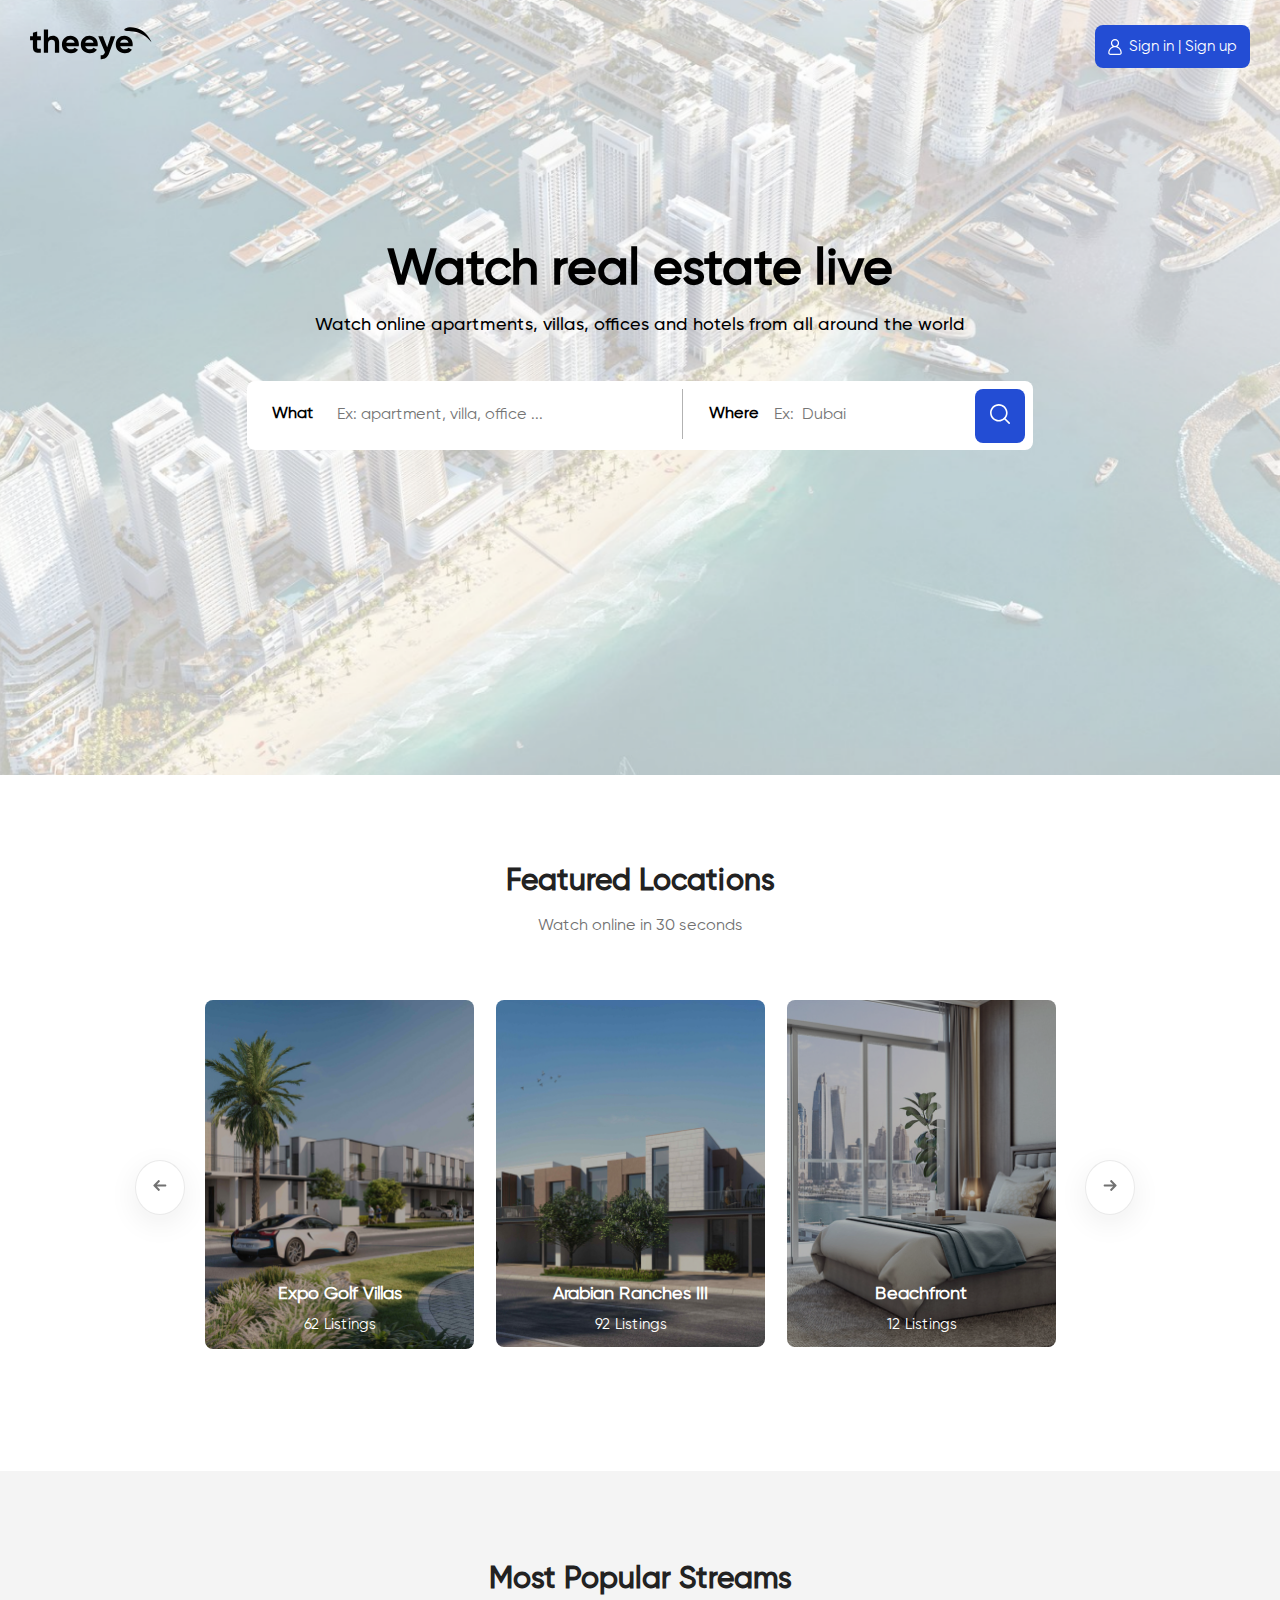
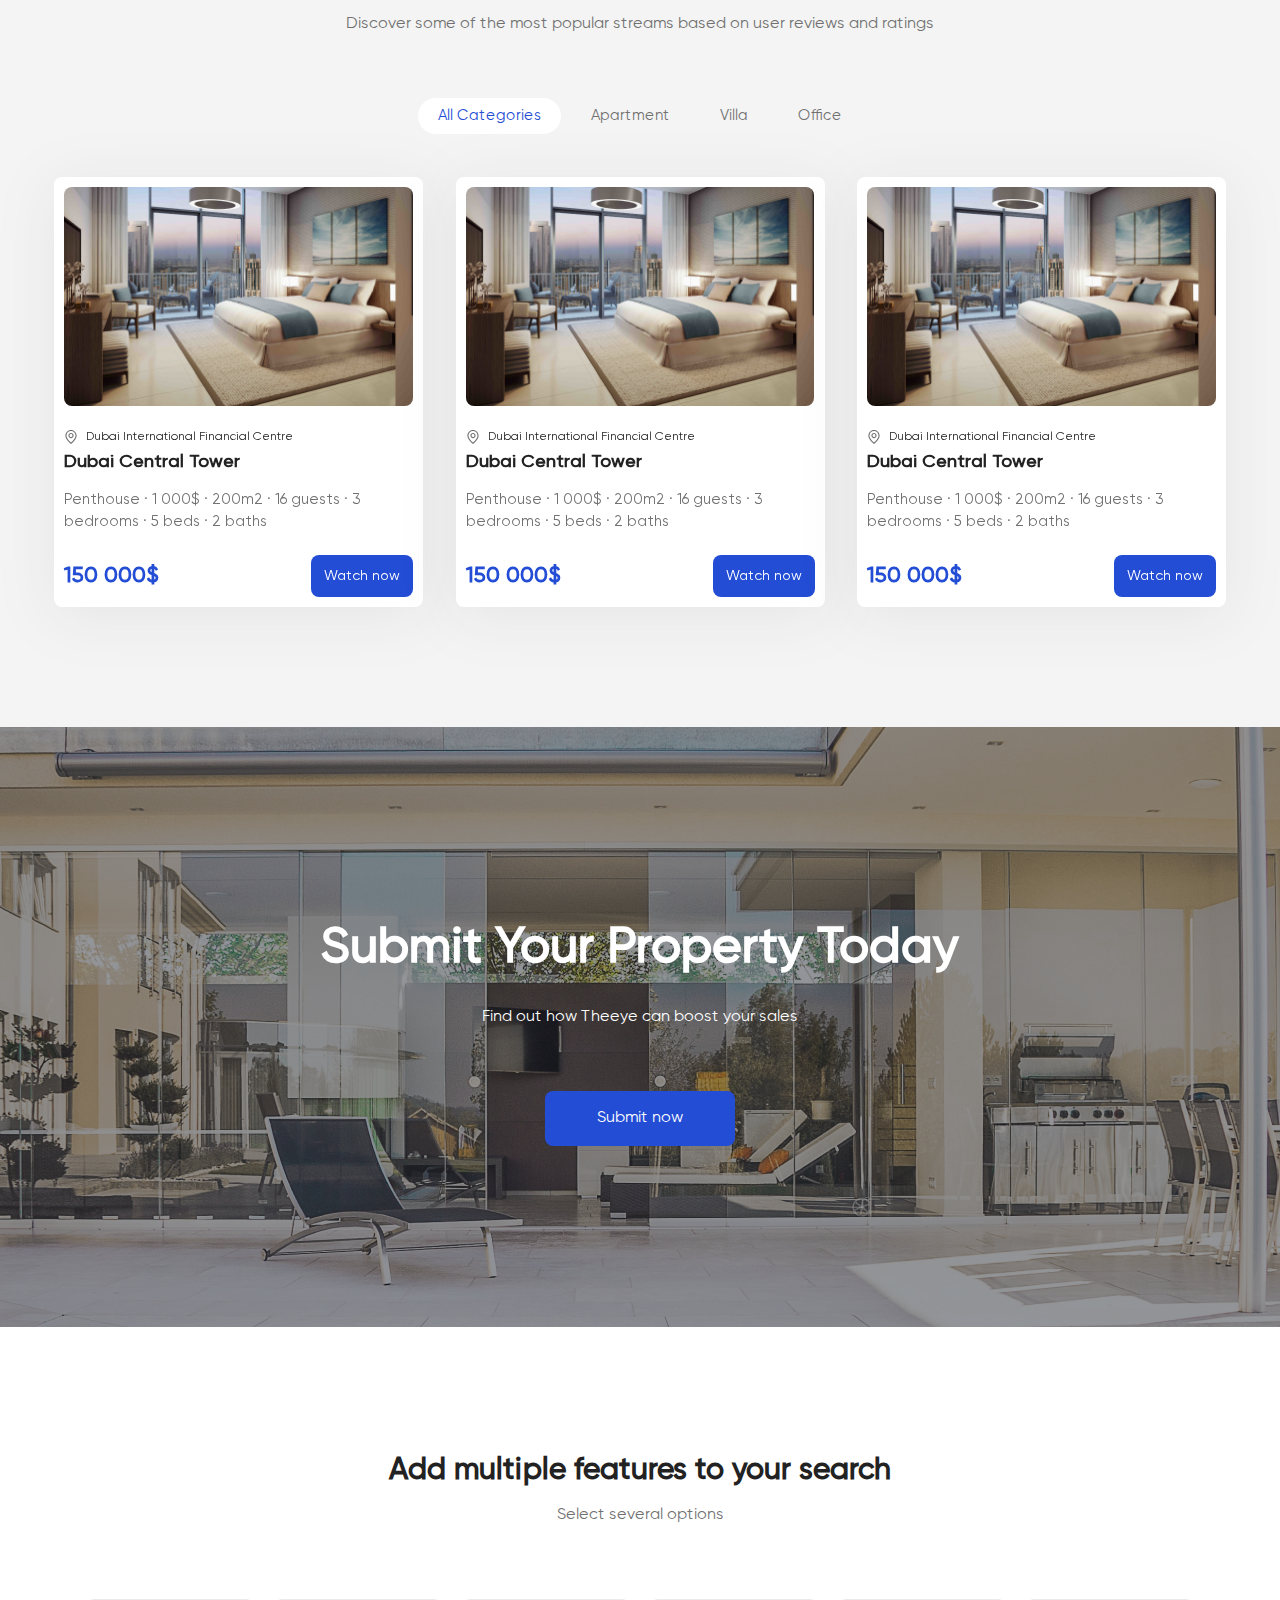
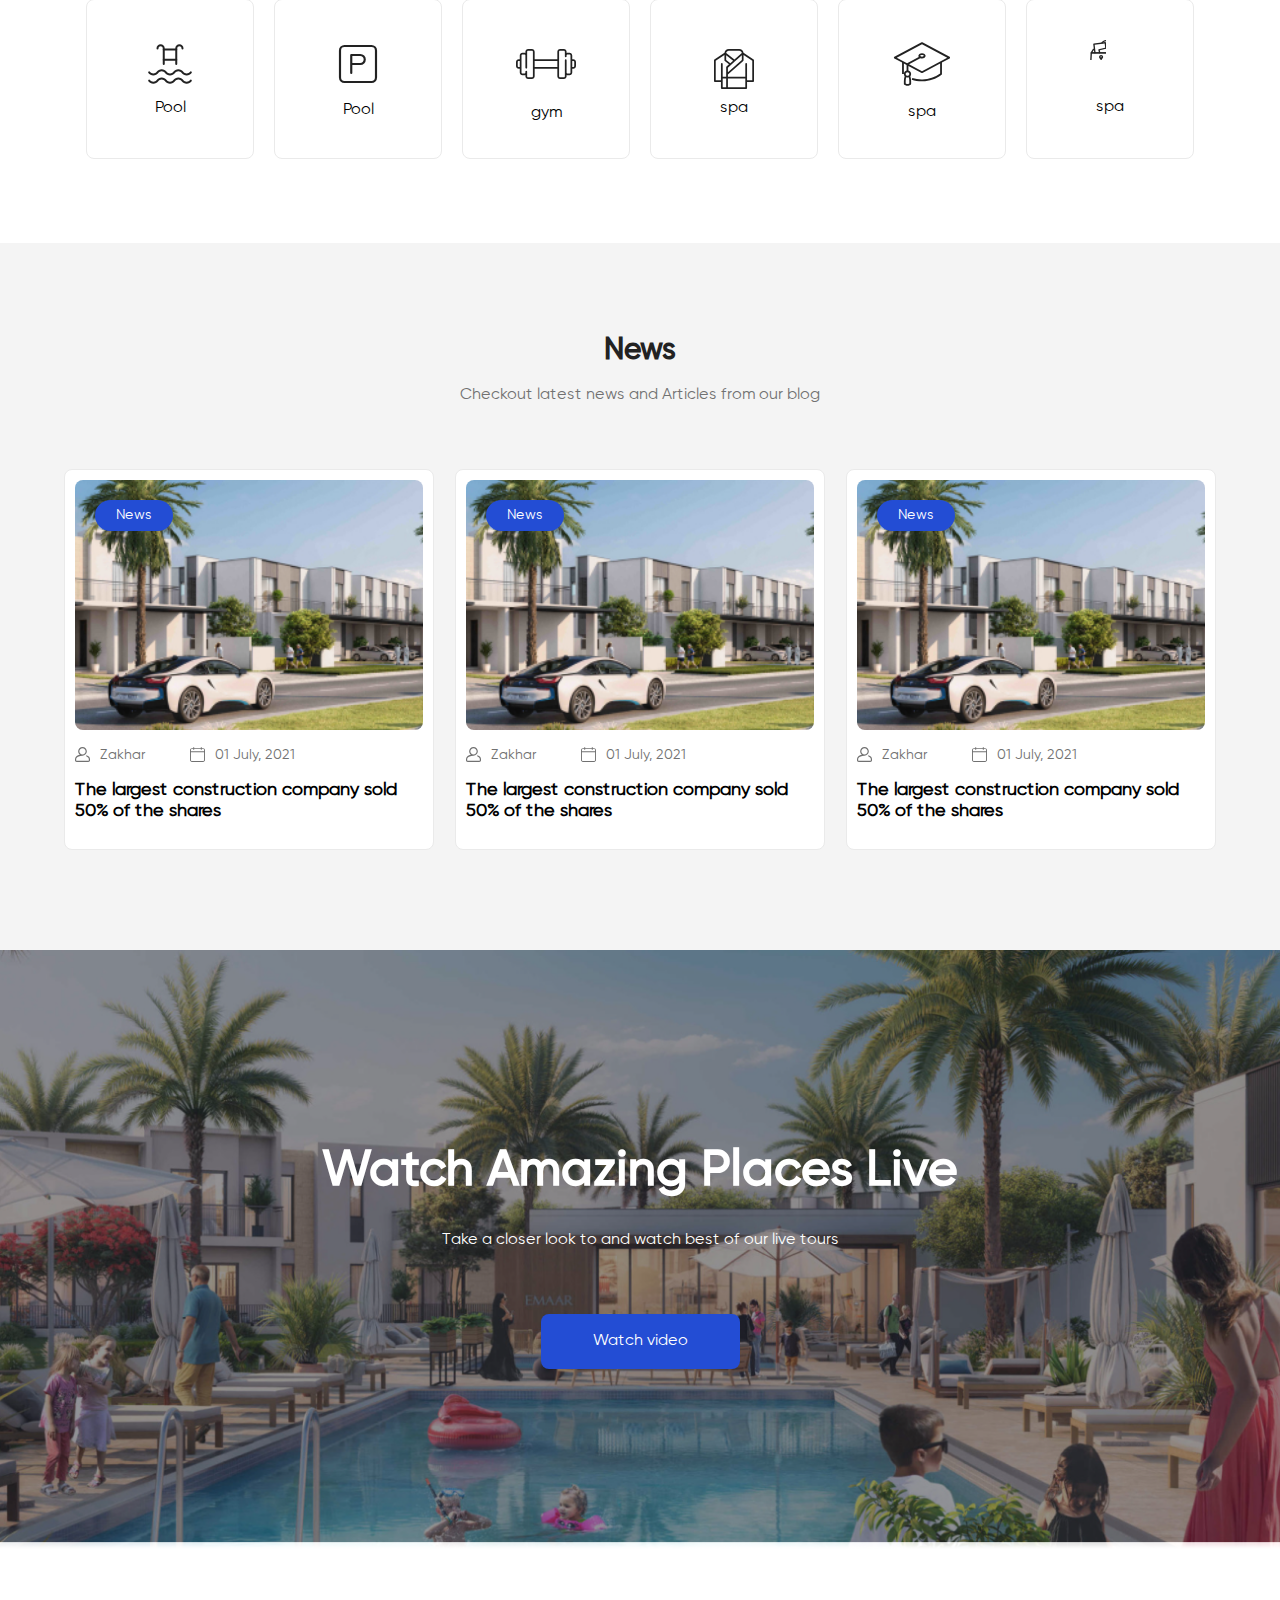
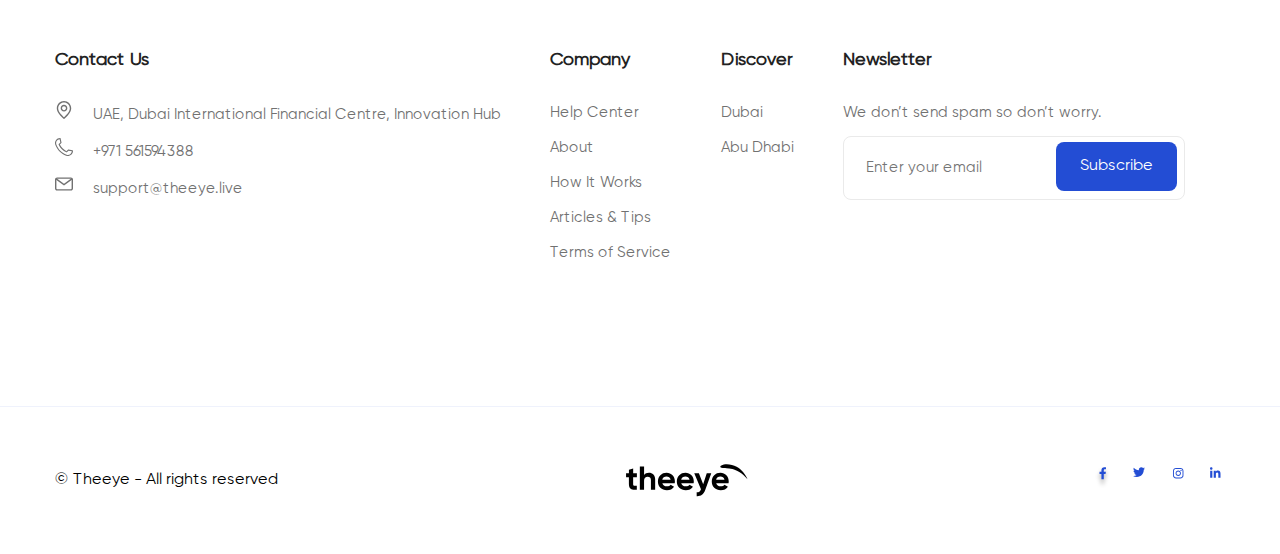
==== commit c5bd3962: "fix: change images in featured location" ====
--- a/src/index.html
+++ b/src/index.html
@@ -72,40 +72,48 @@
     <div class="carousel__gallery">
       <div class="carousel__images">
         <div class="carousel__item">
-          <img src="./assets/img/homepage/featured-item.jpg" alt="test">
+          <img src="./assets/img/homepage/featured-location1.jpg" alt="test">
           <div class="carousel__item-info">
             <p class="info__title">Expo Golf Villas</p>
             <p class="info__subtitle">62 Listings</p>
           </div>
         </div>
         <div class="carousel__item">
-          <img src="./assets/img/homepage/featured-item.jpg" alt="test">
-          <div class="carousel__item-info">
-            <p class="info__title">Expo Golf Villas</p>
-            <p class="info__subtitle">62 Listings</p>
-          </div>
-        </div>
-        <div class="carousel__item">
-          <img src="./assets/img/homepage/featured-item.jpg" alt="test">
-          <div class="carousel__item-info">
-            <p class="info__title">Expo Golf Villas</p>
-            <p class="info__subtitle">62 Listings</p>
-          </div>
-        </div>
-        <div class="carousel__item">
-          <img src="./assets/img/homepage/featured-item.jpg" alt="test">
-          <div class="carousel__item-info">
-            <p class="info__title">Expo Golf Villas</p>
-            <p class="info__subtitle">62 Listings</p>
-          </div>
-        </div>
-        <div class="carousel__item">
-          <img src="./assets/img/homepage/featured-item.jpg" alt="test">
-          <div class="carousel__item-info">
-            <p class="info__title">Expo Golf Villas</p>
-            <p class="info__subtitle">62 Listings</p>
-          </div>
-        </div>
+          <img src="./assets/img/homepage/featured-location2.jpg" alt="test">
+          <div class="carousel__item-info">
+            <p class="info__title">Arabian Ranches III</p>
+            <p class="info__subtitle">92 Listings</p>
+          </div>
+        </div>
+        <div class="carousel__item">
+          <img src="./assets/img/homepage/featured-location3.jpg" alt="test">
+          <div class="carousel__item-info">
+            <p class="info__title">Beachfront</p>
+            <p class="info__subtitle">12 Listings</p>
+          </div>
+        </div>
+        <div class="carousel__item">
+          <img src="./assets/img/homepage/featured-location4.jpg" alt="test">
+          <div class="carousel__item-info">
+            <p class="info__title">Boulevard Heights</p>
+            <p class="info__subtitle">74 Listings</p>
+          </div>
+        </div>
+        <div class="carousel__item">
+          <img src="./assets/img/homepage/featured-location6.jpg" alt="test">
+          <div class="carousel__item-info">
+            <p class="info__title">Country houses</p>
+            <p class="info__subtitle">15 Listings</p>
+          </div>
+        </div>
+        <div class="carousel__item">
+          <img src="./assets/img/homepage/featured-location5.jpg" alt="test">
+          <div class="carousel__item-info">
+            <p class="info__title">Lux apartments</p>
+            <p class="info__subtitle">50 Listings</p>
+          </div>
+        </div>
+
       </div>
     </div>
     <button class="arrow next">
--- a/src/css/style.css
+++ b/src/css/style.css
@@ -50,7 +50,6 @@
     background-size: cover;
     background-position: center;
     background-repeat: no-repeat;
-    filter: drop-shadow(0px 4px 4px rgba(0, 0, 0, 0.25));
 }
 
 .promo__title {
@@ -60,6 +59,7 @@
     font-weight: 600;
     font-size: 50px;
     line-height: 60px;
+    filter: none ;
 }
 
 .promo__subtitle {
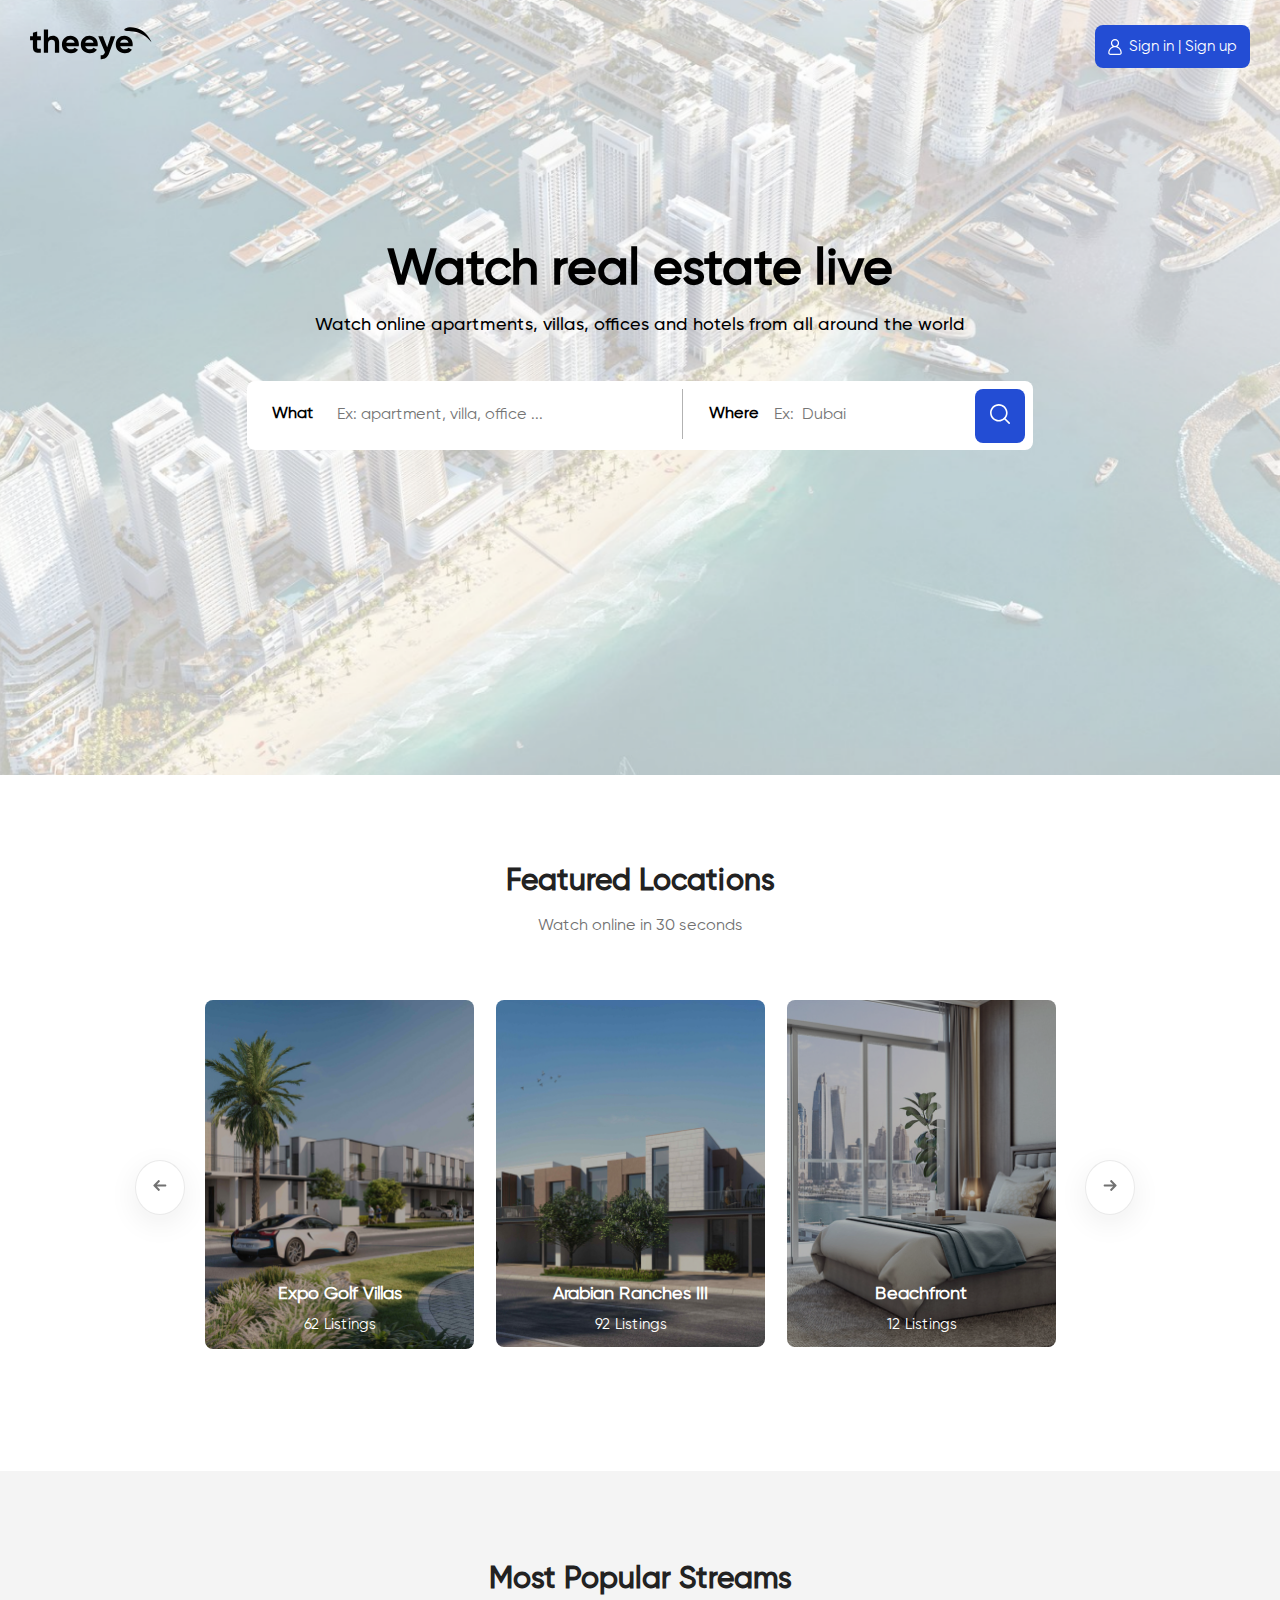
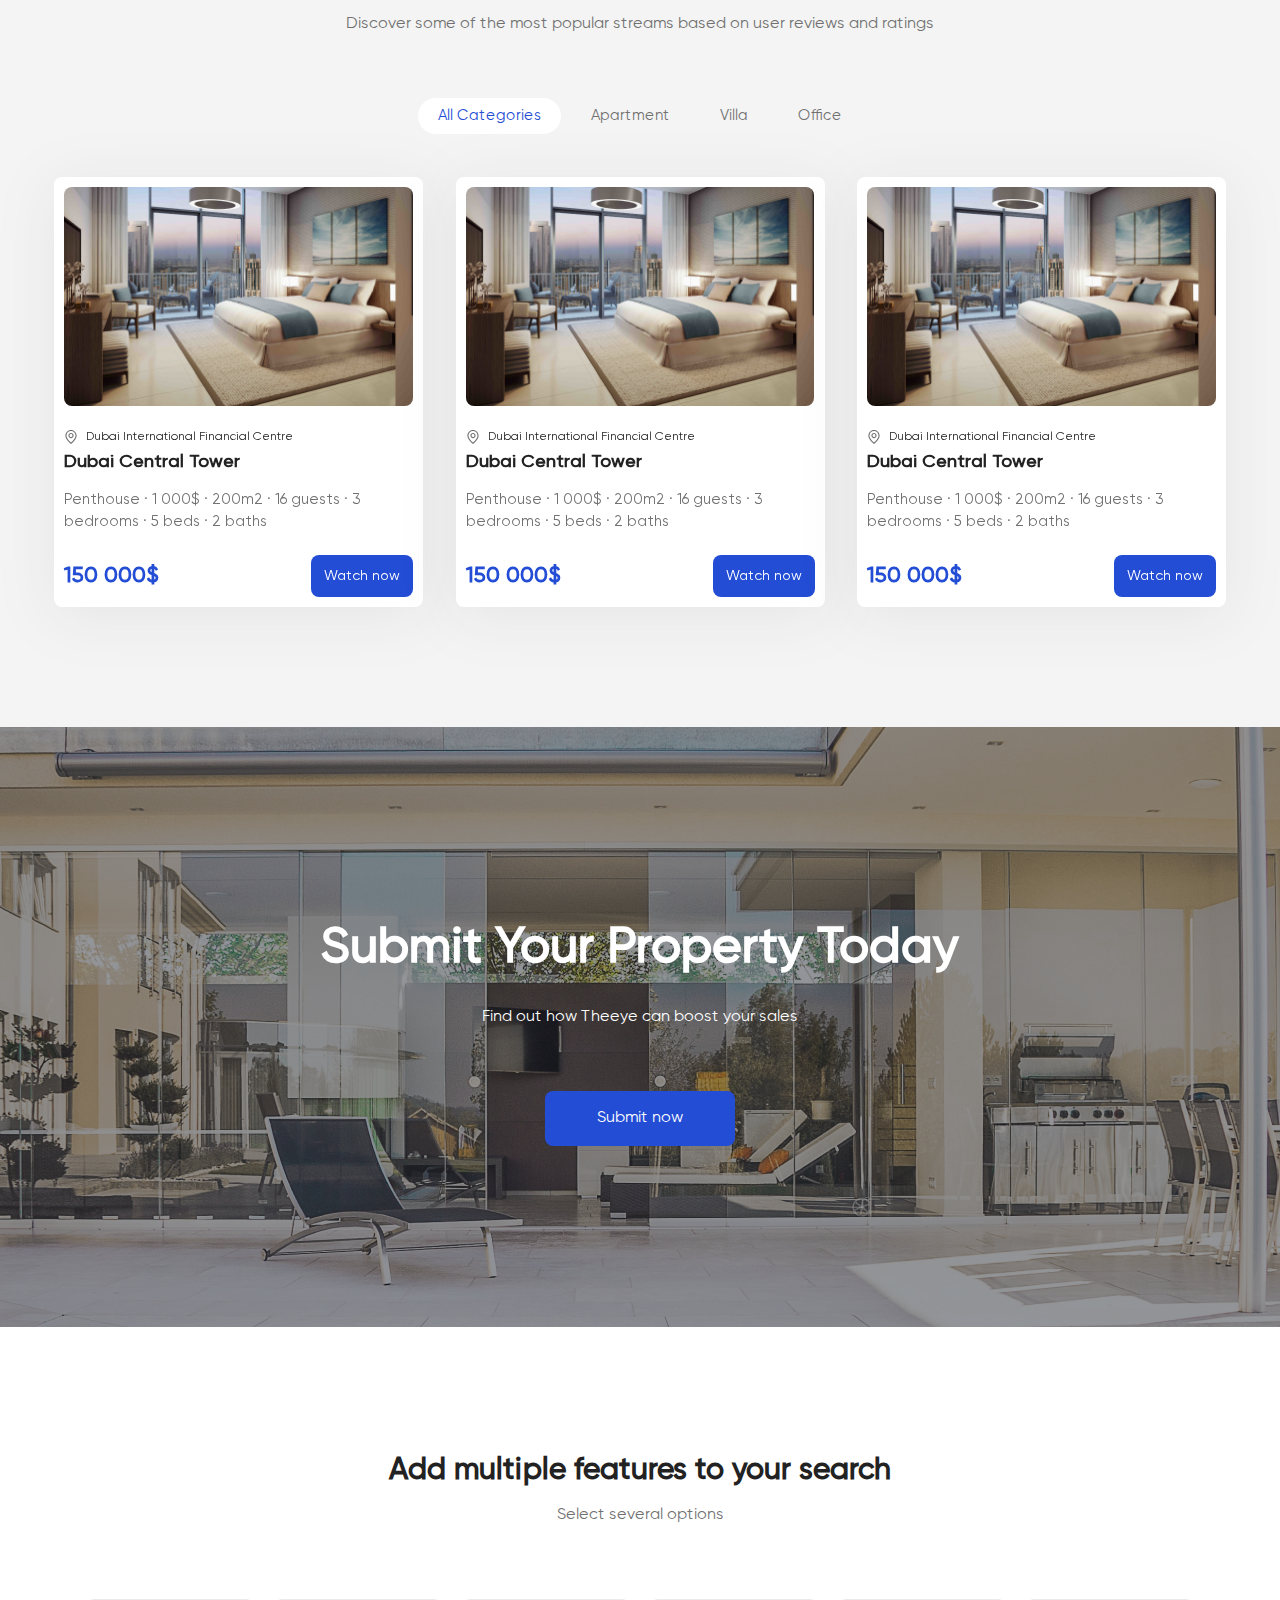
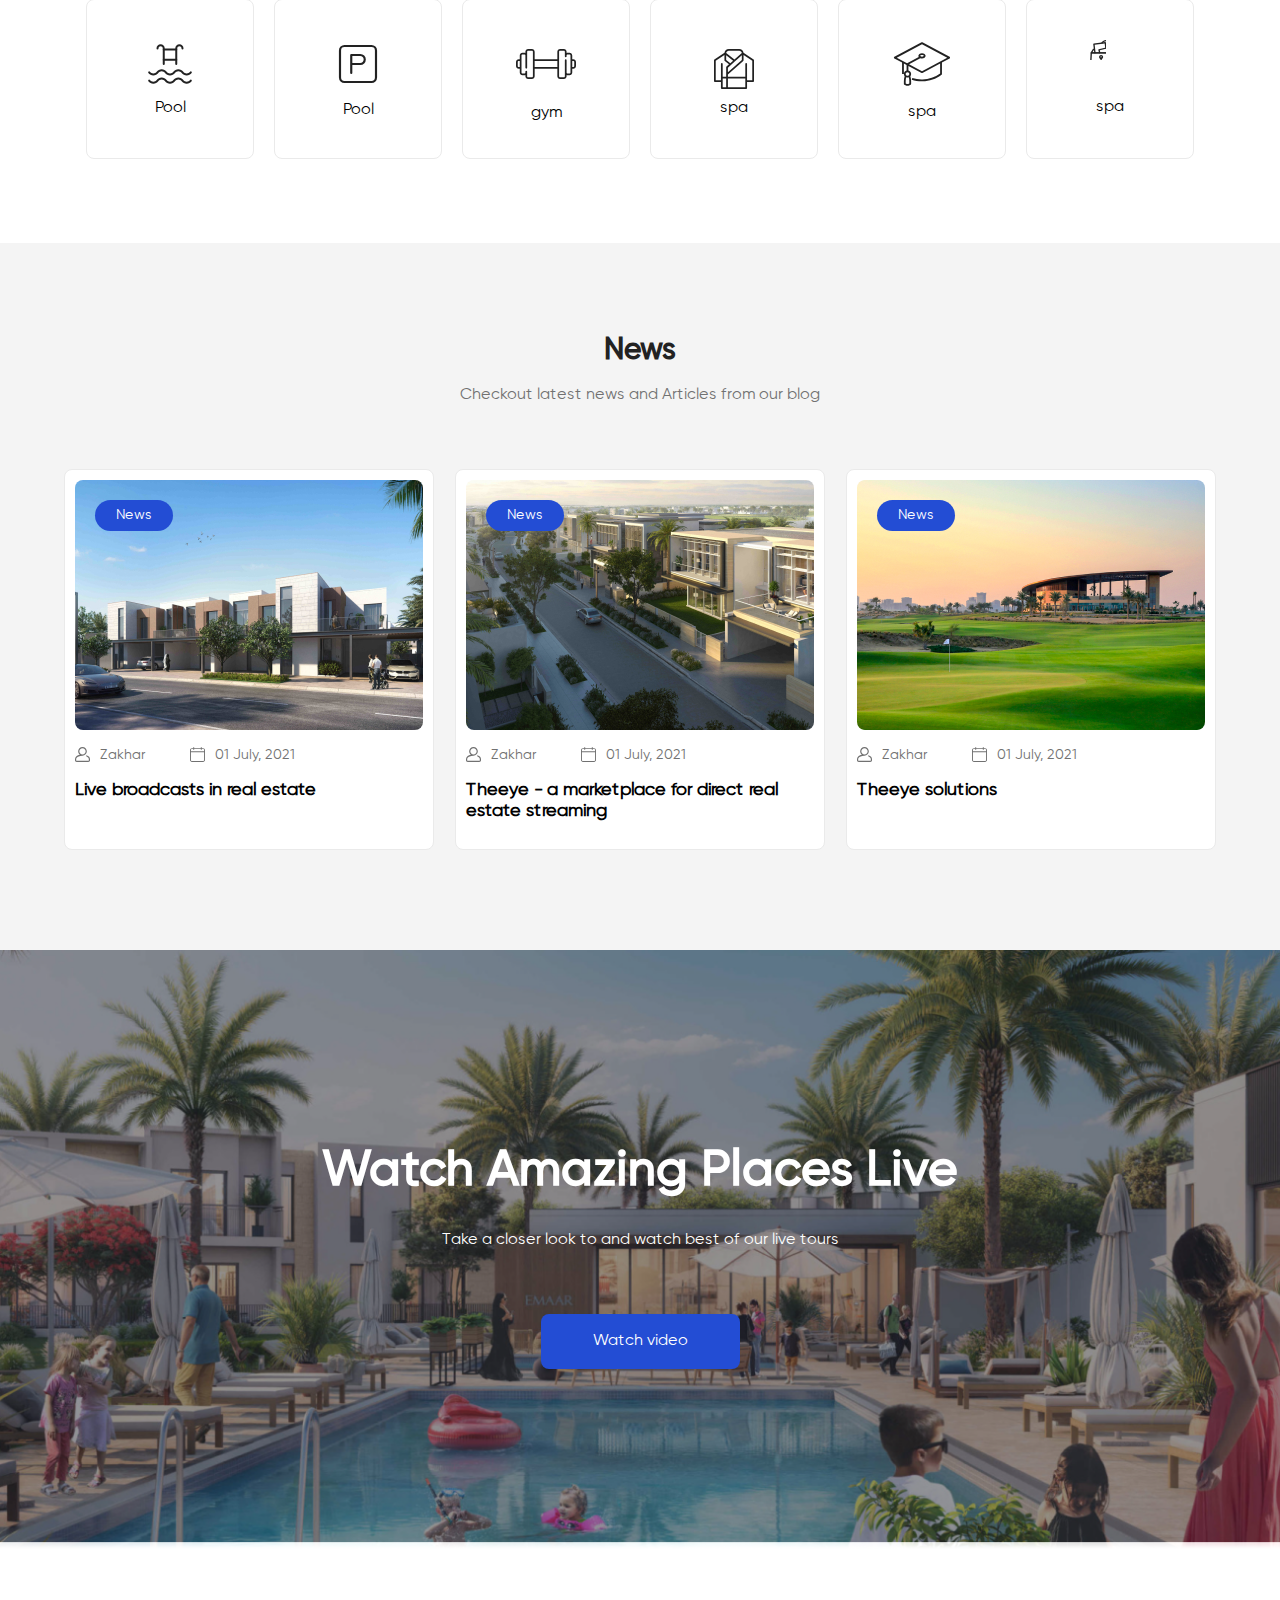
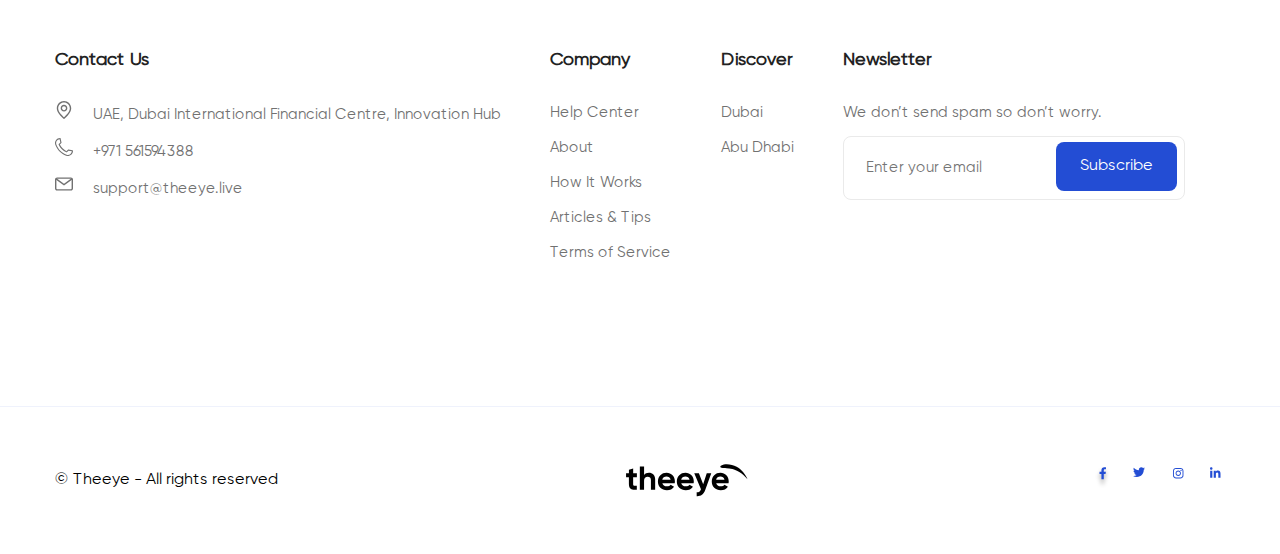
==== commit fcadfcd3: "fix: add description fron news block in homepage" ====
--- a/src/index.html
+++ b/src/index.html
@@ -243,7 +243,7 @@
     <div class="news__card">
       <span class="news__label">News</span>
       <a class="news__img" href="#">
-        <img src="./assets/img/homepage/featured-item.jpg" alt="test">
+        <img src="./assets/img/homepage/news1.jpg" alt="test">
       </a>
       <div class="news__info">
         <div class="news__info-author">
@@ -259,12 +259,12 @@
           <span>01 July, 2021</span>
         </div>
       </div>
-      <p class="news__text">The largest construction company sold 50% of the shares</p>
+      <p class="news__text">Live broadcasts in real estate</p>
     </div>
     <div class="news__card">
       <span class="news__label">News</span>
       <a class="news__img" href="#">
-        <img src="./assets/img/homepage/featured-item.jpg" alt="test">
+        <img src="./assets/img/homepage/news2.jpg" alt="test">
       </a>
       <div class="news__info">
         <div class="news__info-author">
@@ -280,12 +280,12 @@
           <span>01 July, 2021</span>
         </div>
       </div>
-      <p class="news__text">The largest construction company sold 50% of the shares</p>
+      <p class="news__text">Theeye - a marketplace for direct real estate streaming</p>
     </div>
     <div class="news__card">
       <span class="news__label">News</span>
       <a class="news__img" href="#">
-        <img src="./assets/img/homepage/featured-item.jpg" alt="test">
+        <img src="./assets/img/homepage/news3.jpg" alt="test">
       </a>
       <div class="news__info">
         <div class="news__info-author">
@@ -301,7 +301,7 @@
           <span>01 July, 2021</span>
         </div>
       </div>
-      <p class="news__text">The largest construction company sold 50% of the shares</p>
+      <p class="news__text">Theeye solutions</p>
     </div>
   </div>
 </div>
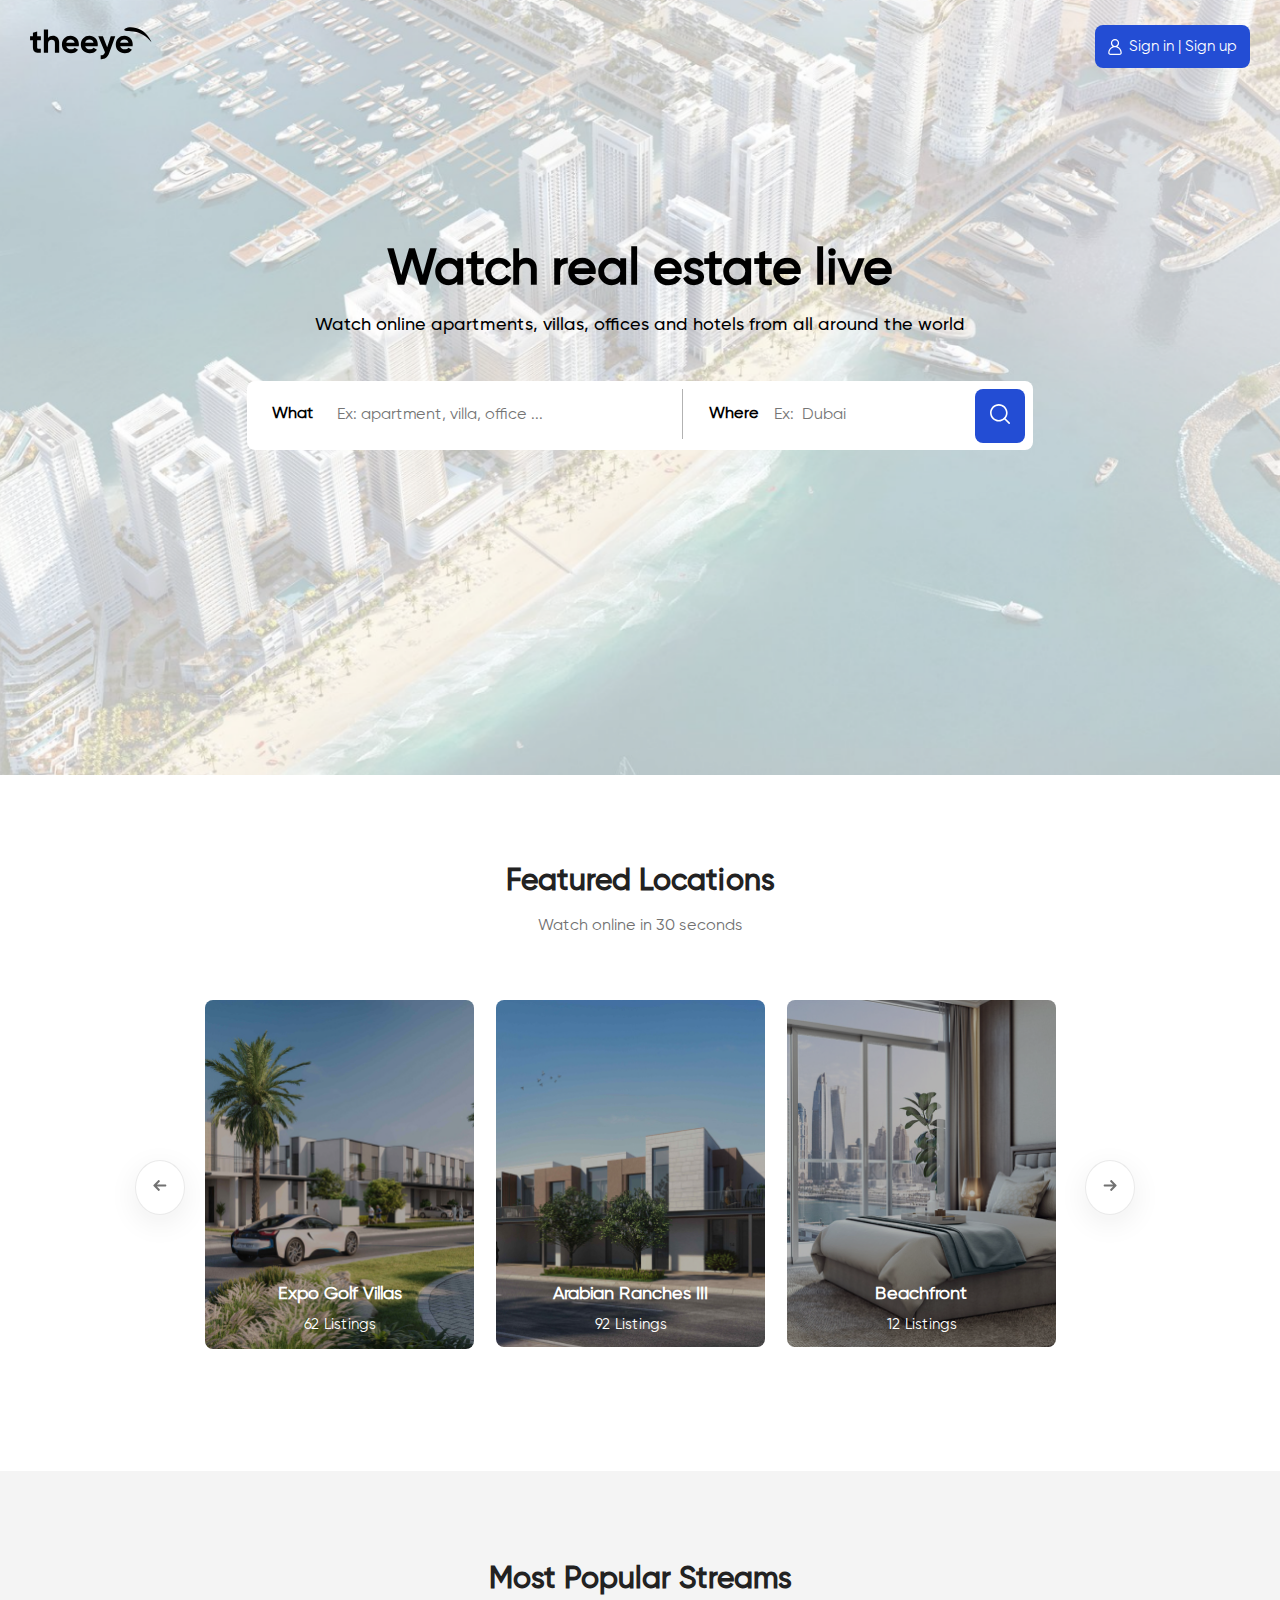
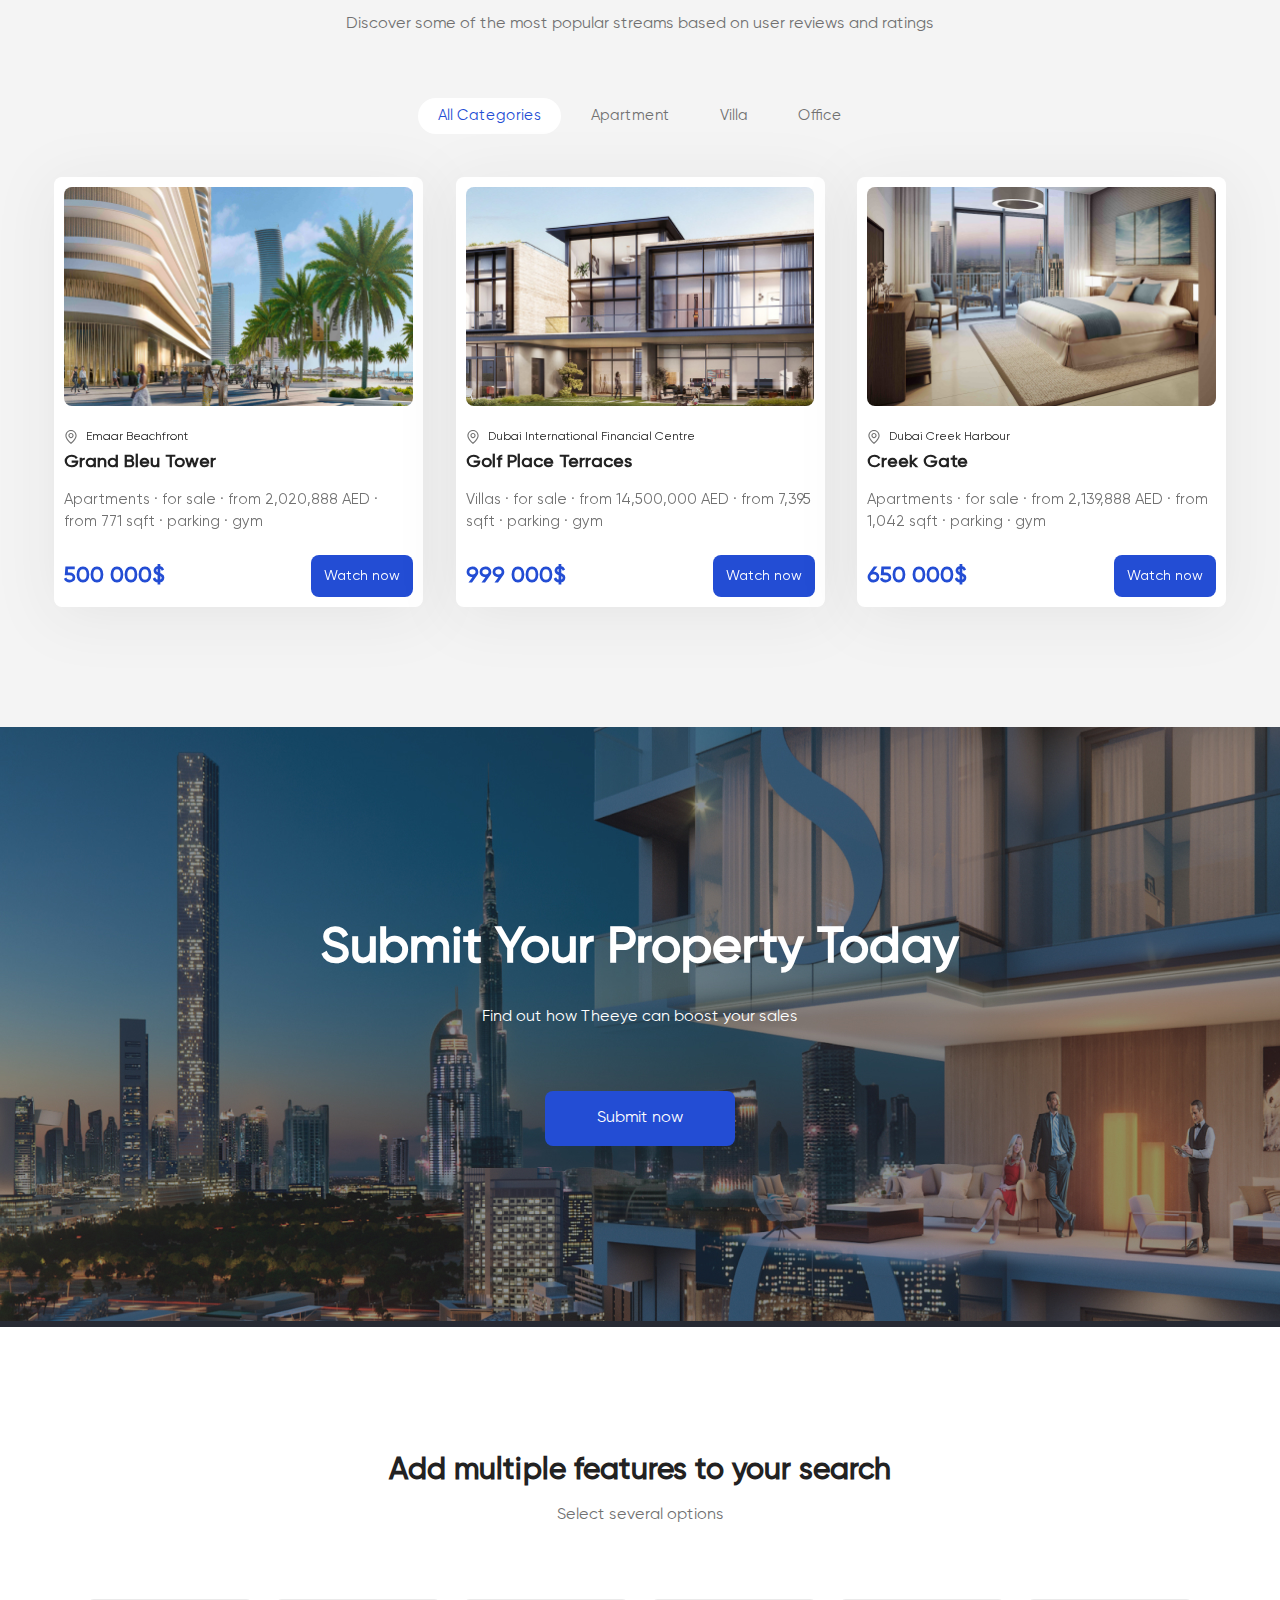
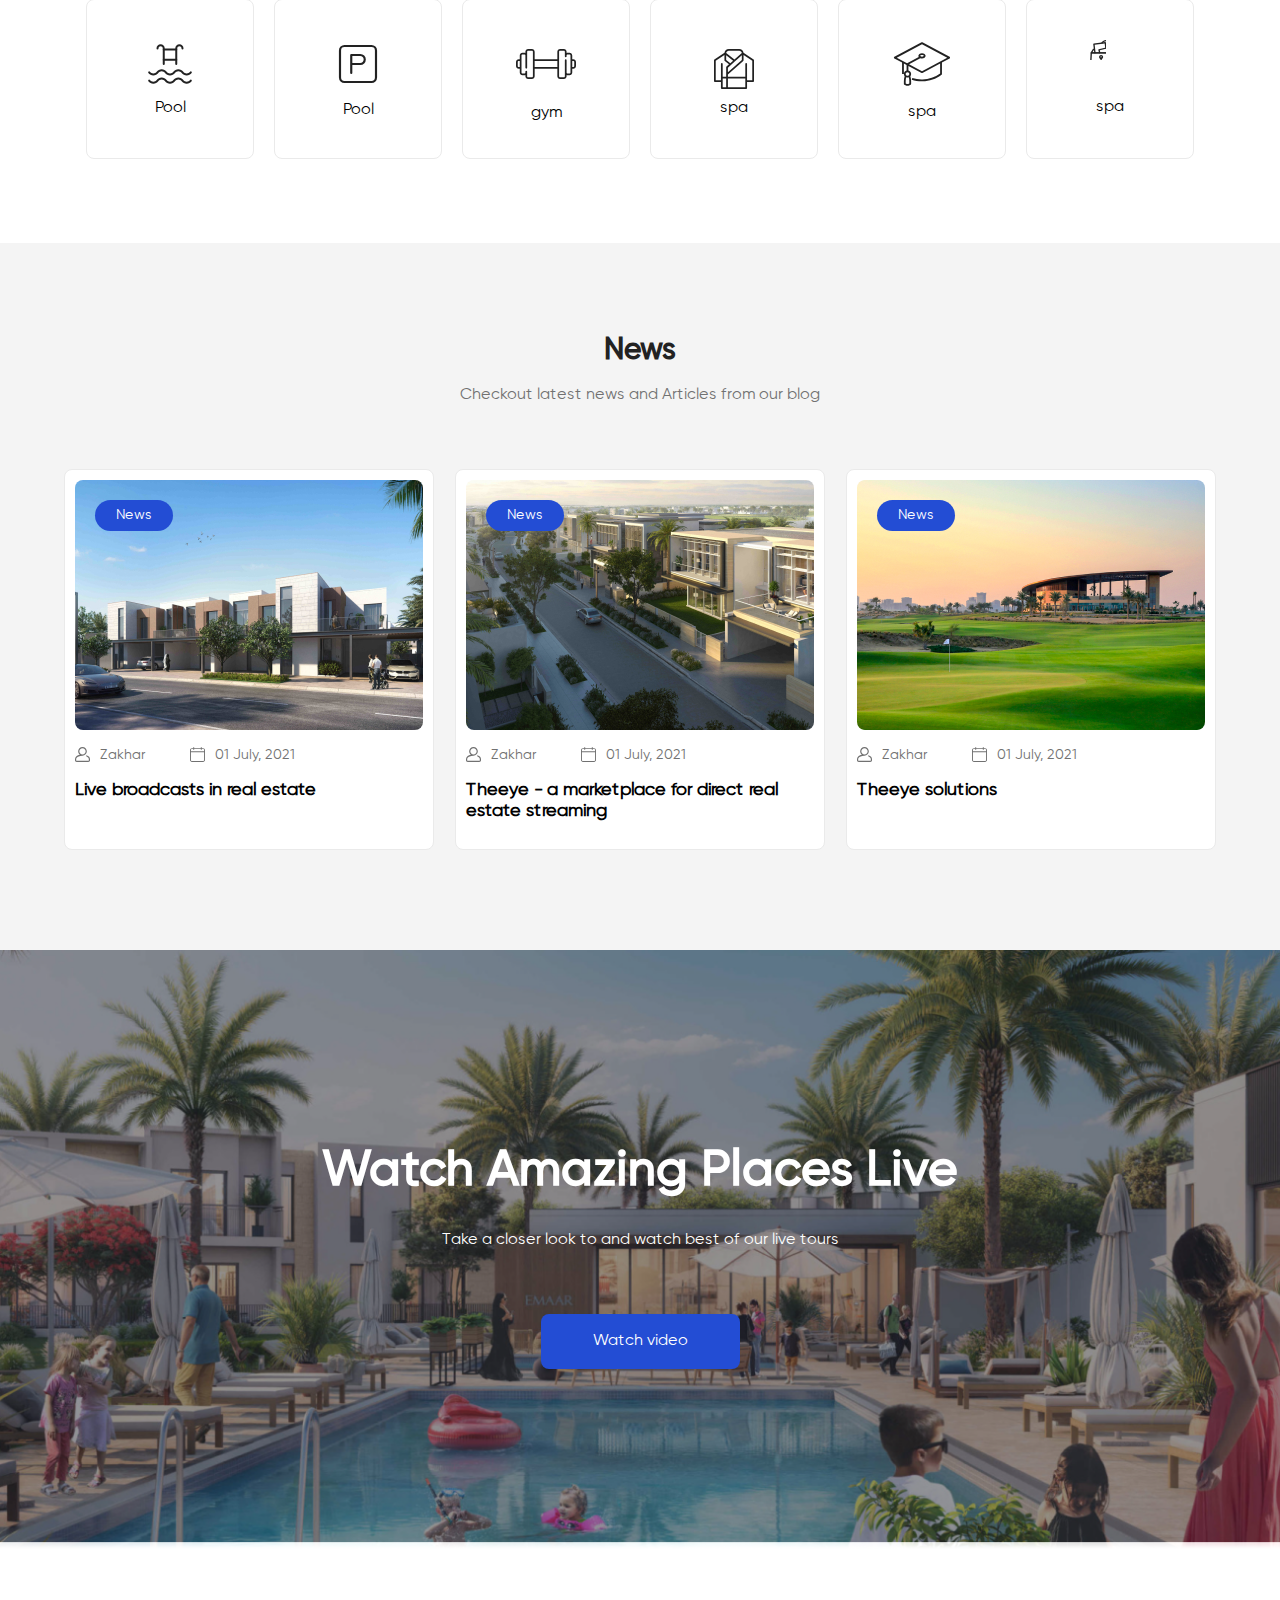
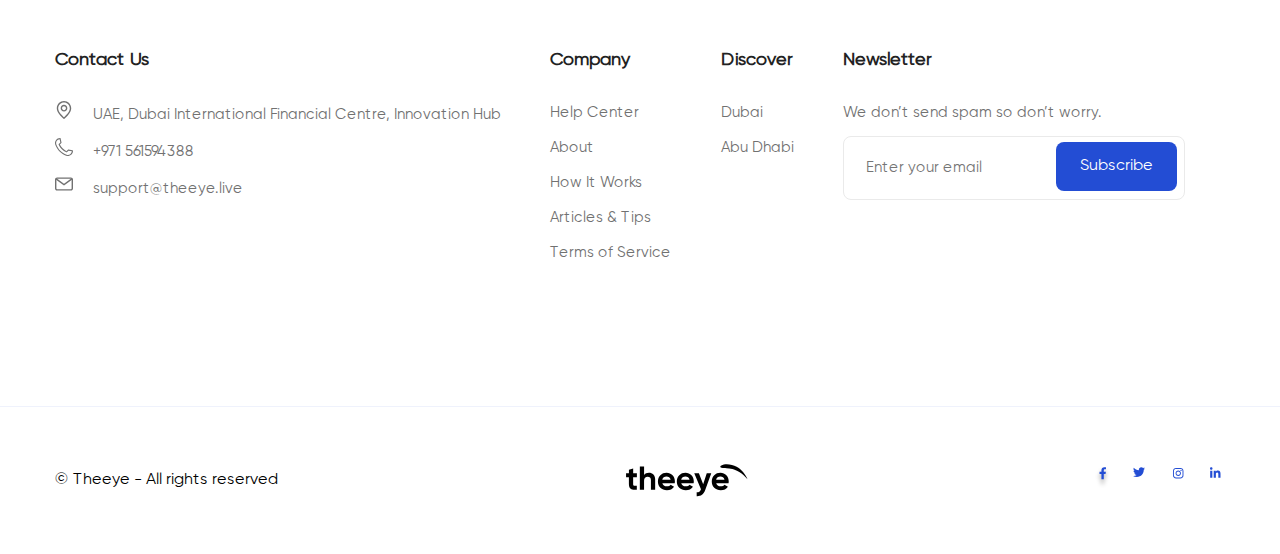
==== commit 2cba73ec: "fix: add image in streams block" ====
--- a/src/index.html
+++ b/src/index.html
@@ -136,17 +136,32 @@
   </div>
   <div class="streams__housecards housecards">
     <div class="houscards__item houscard">
-      <img src="./assets/img/homepage/most-popupal-item.jpg" alt="test">
+      <img src="./assets/img/homepage/streams1.jpg" alt="test">
       <div class="houscard__locations">
         <svg width="14" height="14" viewBox="0 0 14 14" fill="none">
           <use xlink:href="./assets/img/icons/icons.svg#location"></use>
         </svg>
+        <span>Emaar Beachfront</span>
+      </div>
+      <h4 class="housecard__title">Grand Bleu Tower</h4>
+      <p class="housecard__info">Apartments · for sale · from 2,020,888 AED · from 771 sqft · parking · gym</p>
+      <div class="houscard__footer">
+        <span class="houscard__footer-price">500 000$</span>
+        <button class="houscard__footer btn">Watch now</button>
+      </div>
+    </div>
+    <div class="houscards__item houscard">
+      <img src="./assets/img/homepage/streams2.jpg" alt="test">
+      <div class="houscard__locations">
+        <svg width="14" height="14" viewBox="0 0 14 14" fill="none">
+          <use xlink:href="./assets/img/icons/icons.svg#location"></use>
+        </svg>
         <span>Dubai International Financial Centre</span>
       </div>
-      <h4 class="housecard__title">Dubai Central Tower</h4>
-      <p class="housecard__info">Penthouse · 1 000$ · 200m2 · 16 guests · 3 bedrooms · 5 beds · 2 baths</p>
+      <h4 class="housecard__title">Golf Place Terraces</h4>
+      <p class="housecard__info">Villas · for sale · from 14,500,000 AED · from 7,395 sqft · parking · gym</p>
       <div class="houscard__footer">
-        <span class="houscard__footer-price">150 000$</span>
+        <span class="houscard__footer-price">999 000$</span>
         <button class="houscard__footer btn">Watch now</button>
       </div>
     </div>
@@ -156,27 +171,12 @@
         <svg width="14" height="14" viewBox="0 0 14 14" fill="none">
           <use xlink:href="./assets/img/icons/icons.svg#location"></use>
         </svg>
-        <span>Dubai International Financial Centre</span>
-      </div>
-      <h4 class="housecard__title">Dubai Central Tower</h4>
-      <p class="housecard__info">Penthouse · 1 000$ · 200m2 · 16 guests · 3 bedrooms · 5 beds · 2 baths</p>
+        <span>Dubai Creek Harbour</span>
+      </div>
+      <h4 class="housecard__title">Creek Gate</h4>
+      <p class="housecard__info">Apartments · for sale · from 2,139,888 AED · from 1,042 sqft · parking · gym</p>
       <div class="houscard__footer">
-        <span class="houscard__footer-price">150 000$</span>
-        <button class="houscard__footer btn">Watch now</button>
-      </div>
-    </div>
-    <div class="houscards__item houscard">
-      <img src="./assets/img/homepage/most-popupal-item.jpg" alt="test">
-      <div class="houscard__locations">
-        <svg width="14" height="14" viewBox="0 0 14 14" fill="none">
-          <use xlink:href="./assets/img/icons/icons.svg#location"></use>
-        </svg>
-        <span>Dubai International Financial Centre</span>
-      </div>
-      <h4 class="housecard__title">Dubai Central Tower</h4>
-      <p class="housecard__info">Penthouse · 1 000$ · 200m2 · 16 guests · 3 bedrooms · 5 beds · 2 baths</p>
-      <div class="houscard__footer">
-        <span class="houscard__footer-price">150 000$</span>
+        <span class="houscard__footer-price">650 000$</span>
         <button class="houscard__footer btn">Watch now</button>
       </div>
     </div>
--- a/src/css/style.css
+++ b/src/css/style.css
@@ -362,7 +362,7 @@
     position: relative;
     text-align: center;
     padding: 191px 20px 181px 20px;
-    background-image: url("../assets/img/homepage/submit-property-bg.png");
+    background-image: url("../assets/img/homepage/submit.jpg");
     background-size: cover;
     background-position: center;
     background-repeat: no-repeat;
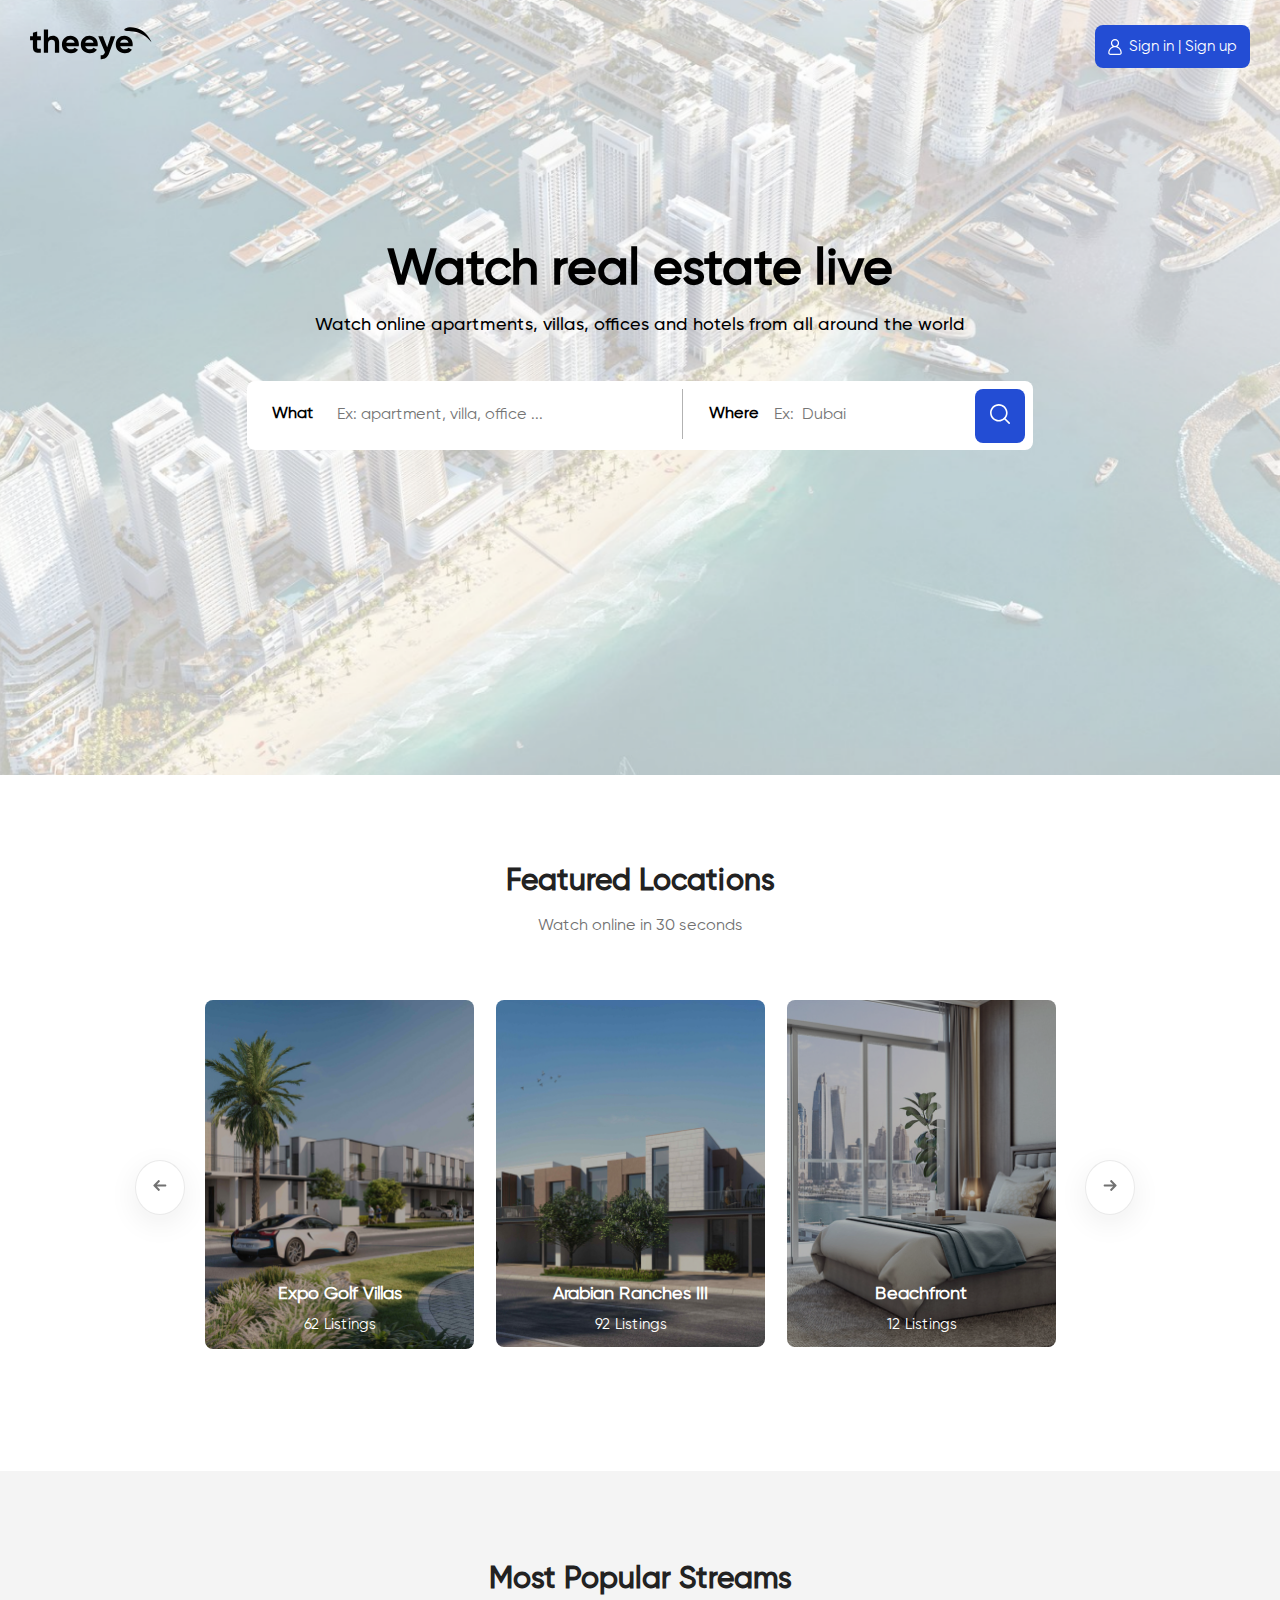
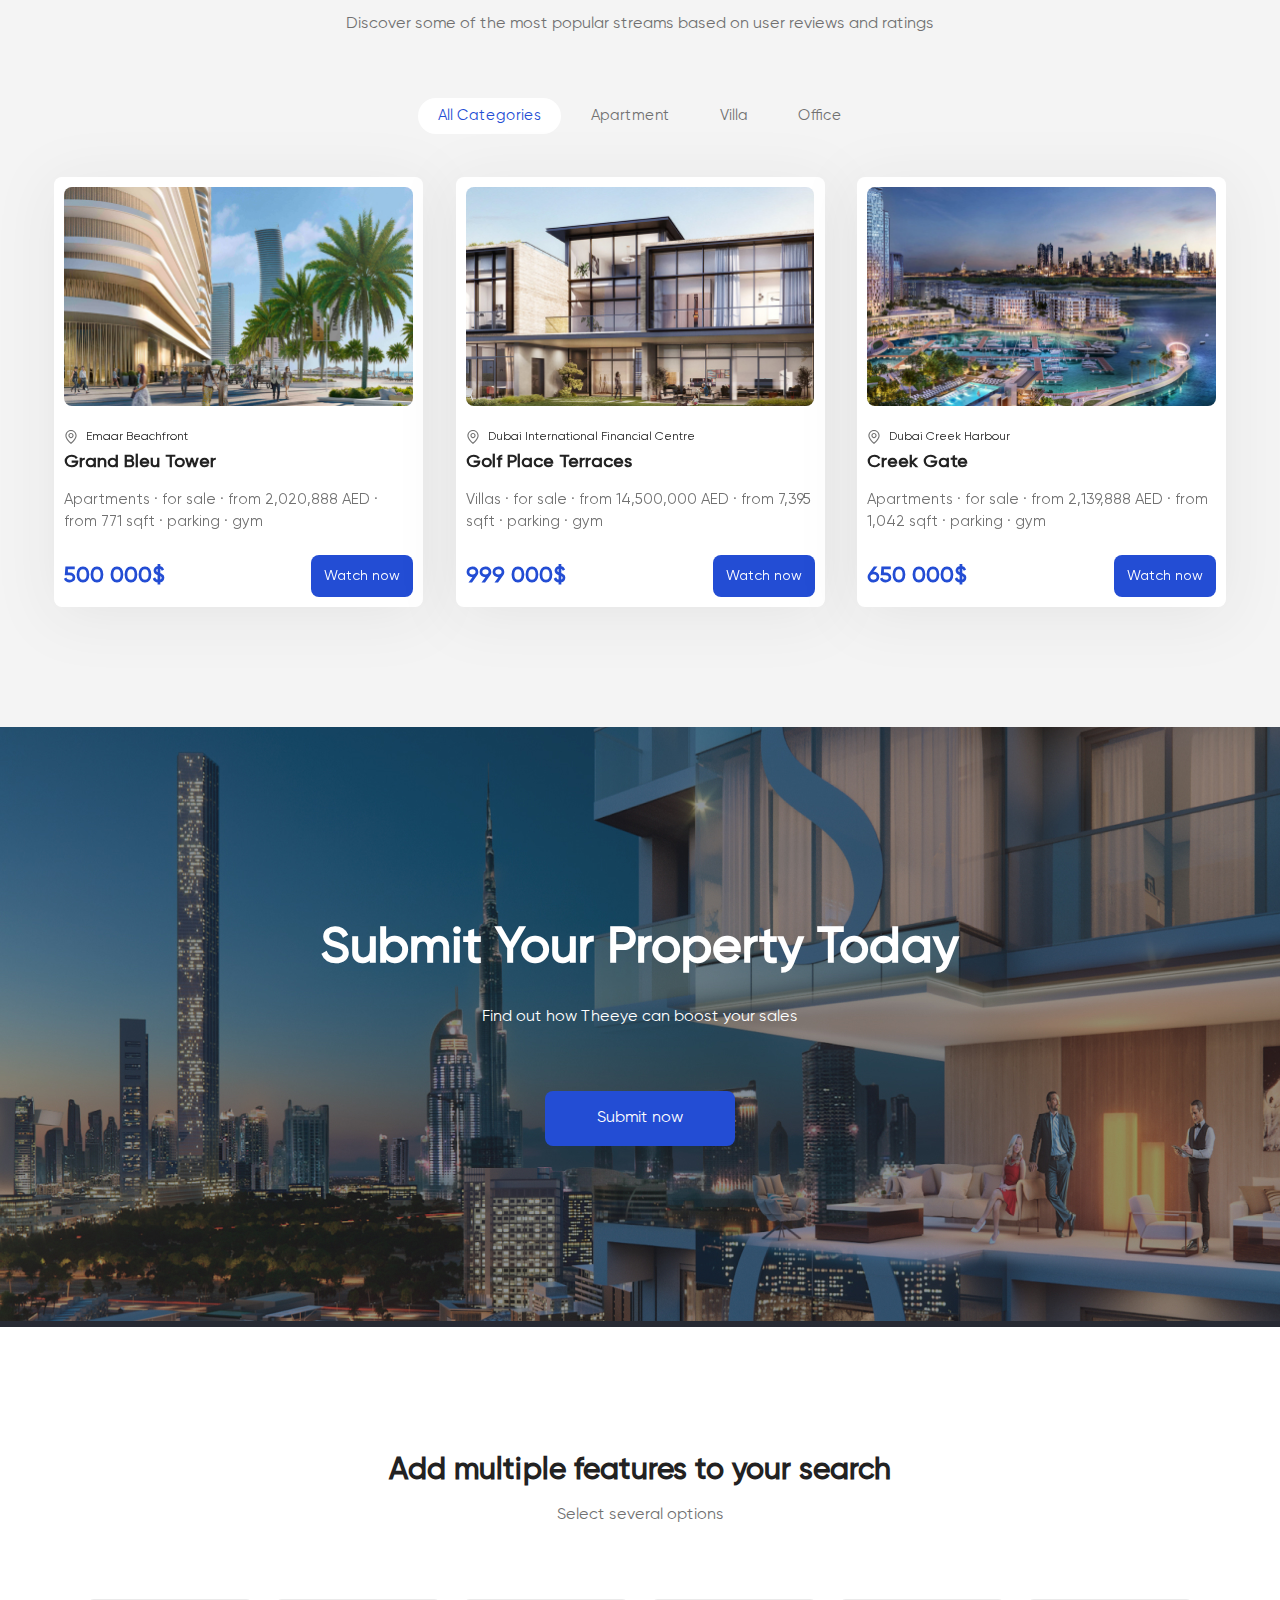
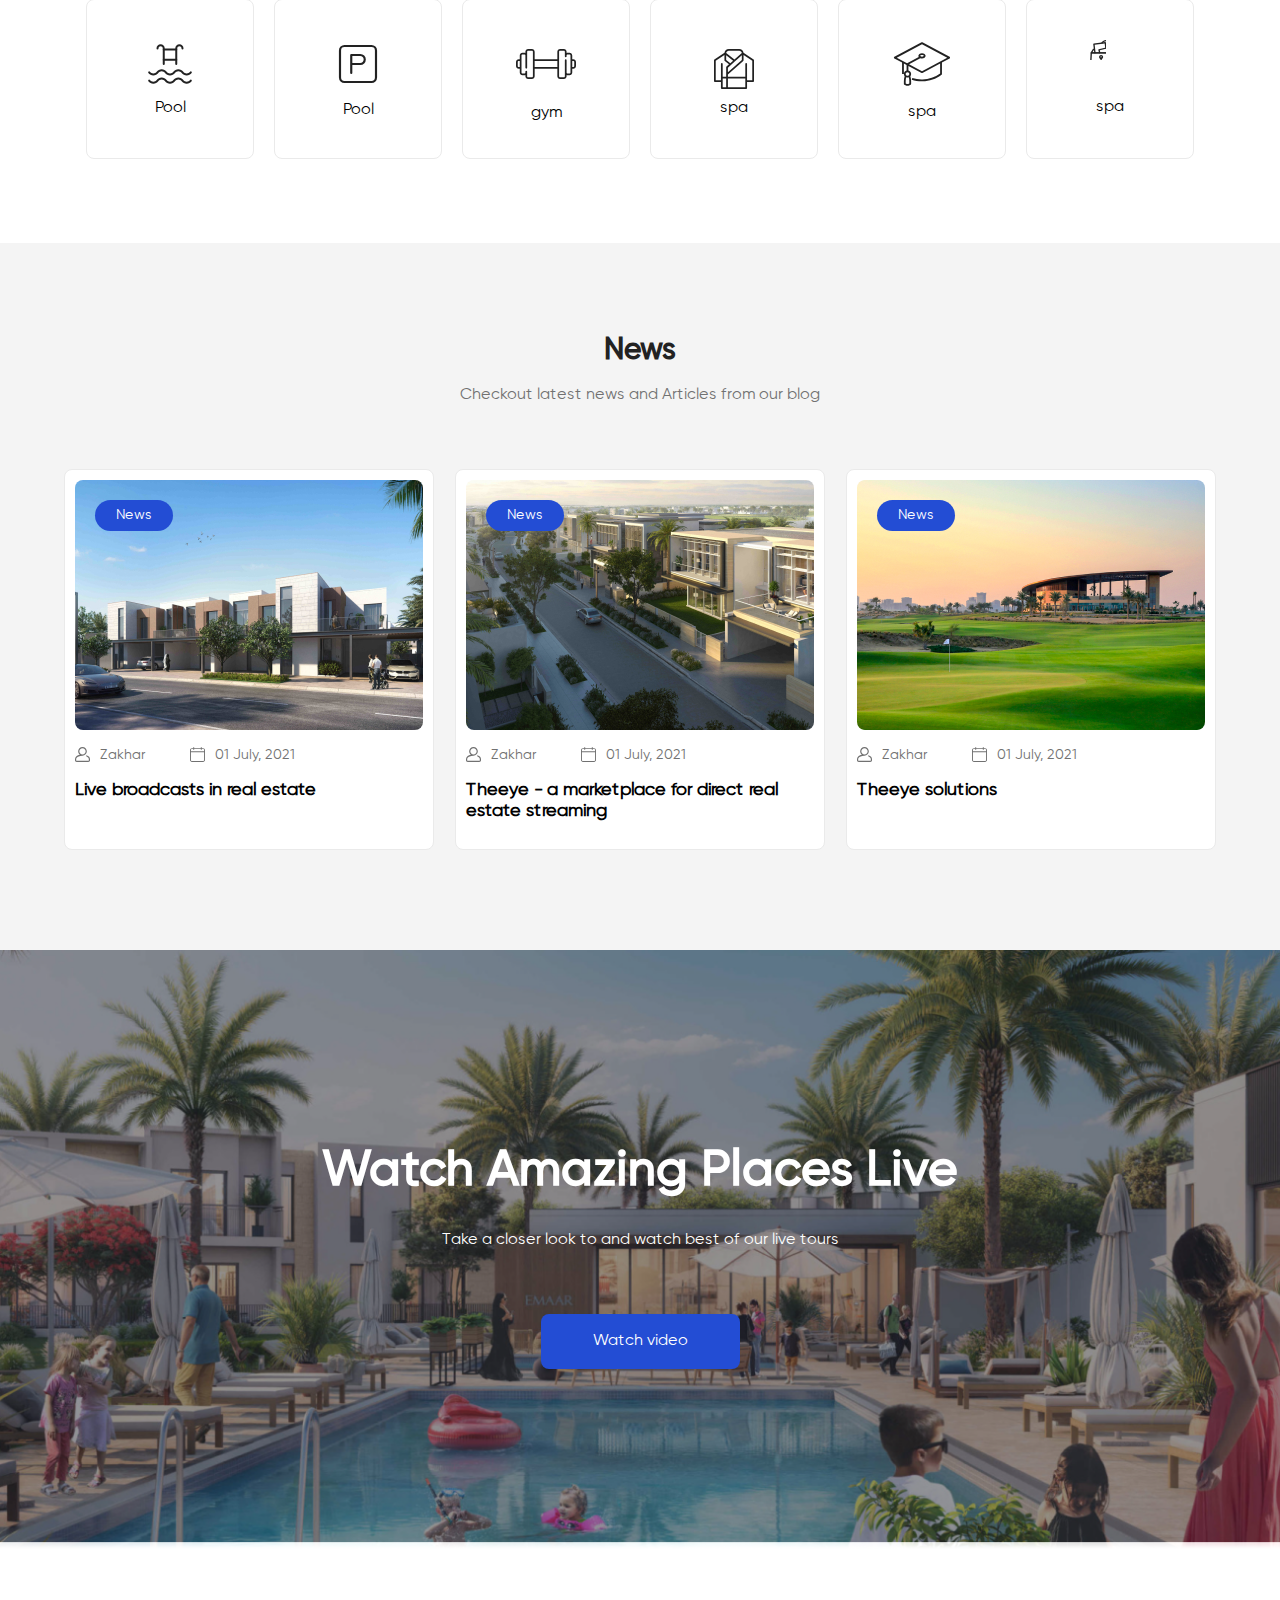
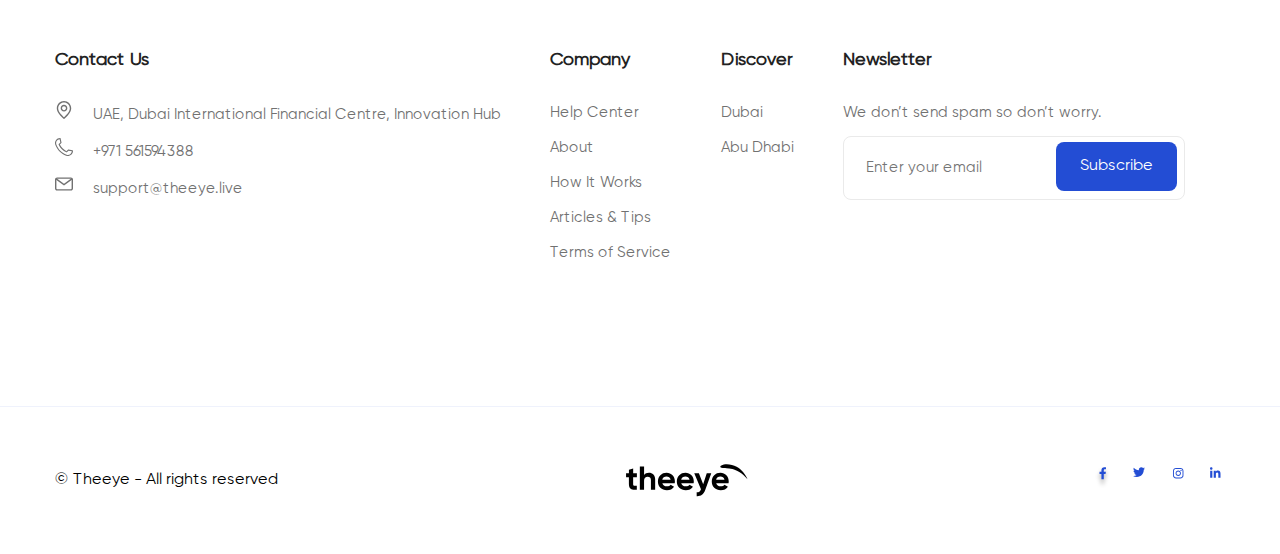
==== commit 0b544ed8: "fix: add similar streams in stream card" ====
--- a/src/index.html
+++ b/src/index.html
@@ -166,7 +166,7 @@
       </div>
     </div>
     <div class="houscards__item houscard">
-      <img src="./assets/img/homepage/most-popupal-item.jpg" alt="test">
+      <img src="./assets/img/homepage/streams3.jpg" alt="test">
       <div class="houscard__locations">
         <svg width="14" height="14" viewBox="0 0 14 14" fill="none">
           <use xlink:href="./assets/img/icons/icons.svg#location"></use>
--- a/src/css/style.css
+++ b/src/css/style.css
@@ -2,6 +2,7 @@
 @import "_vars.css";
 @import "_global.css";
 @import "_reset.css";
+@import "_streams-card.css";
 @import "_footer.css";
 
 .header {
@@ -278,82 +279,6 @@
     background-color: #ffffff;
     border-radius: 60px;
     color: #234DD4;
-}
-
-.streams__housecards {
-    max-width: 1172px;
-    margin: 0 auto;
-    display: flex;
-    justify-content: space-between;
-    align-items: center;
-}
-
-.houscards__item {
-    max-width: 369px;
-    padding: 10px;
-    border-radius: 8px;
-    filter: drop-shadow(0px 8px 30px rgba(34, 34, 34, 0.07));
-    background-color: var(--main-bg);
-}
-
-.houscards__item:not(:last-child) {
-    margin-right: 20px;
-}
-
-.houscards__item img {
-    border-radius: 8px;
-    margin-bottom: 24px;
-}
-
-.houscard__locations {
-    margin-bottom: 8px;
-    display: flex;
-    align-items: center;
-}
-
-.houscard__locations svg {
-    margin-right: 8px;
-}
-
-.houscard__locations span {
-    font-size: 12px;
-    line-height: 14px;
-    color: var(--second-font-color)
-}
-
-.housecard__title {
-    margin-bottom: 16px;
-    font-family: GilroyMedium, sans-serif;
-    font-weight: 600;
-    font-size: 18px;
-    line-height: 21px;
-    color: var(--second-font-color);
-}
-
-.housecard__info {
-    margin-bottom: 22px;
-    font-size: 15px;
-    line-height: 22px;
-    color: var(--third-font-color)
-}
-
-.houscard__footer {
-    display: flex;
-    align-items: center;
-    justify-content: space-between;
-}
-
-.houscard__footer-price {
-    font-family: GilroyMedium, sans-serif;
-    font-weight: 600;
-    font-size: 22px;
-    line-height: 26px;
-    color: var(--btn-bg);
-}
-
-.houscard__footer {
-    font-size: 14px;
-    line-height: 16px;
 }
 
 /*SUBMIT-PROPERTY*/
@@ -588,16 +513,6 @@
         border-radius: 60px;
     }
 
-    .streams__housecards  {
-        flex-wrap: wrap;
-        justify-content: center;
-        align-items: center;
-    }
-
-    .houscards__item:not(:last-child) {
-        margin-right: 0;
-        margin-bottom: 20px;
-    }
     .additional-features__icons {
         flex-wrap: wrap;
     }
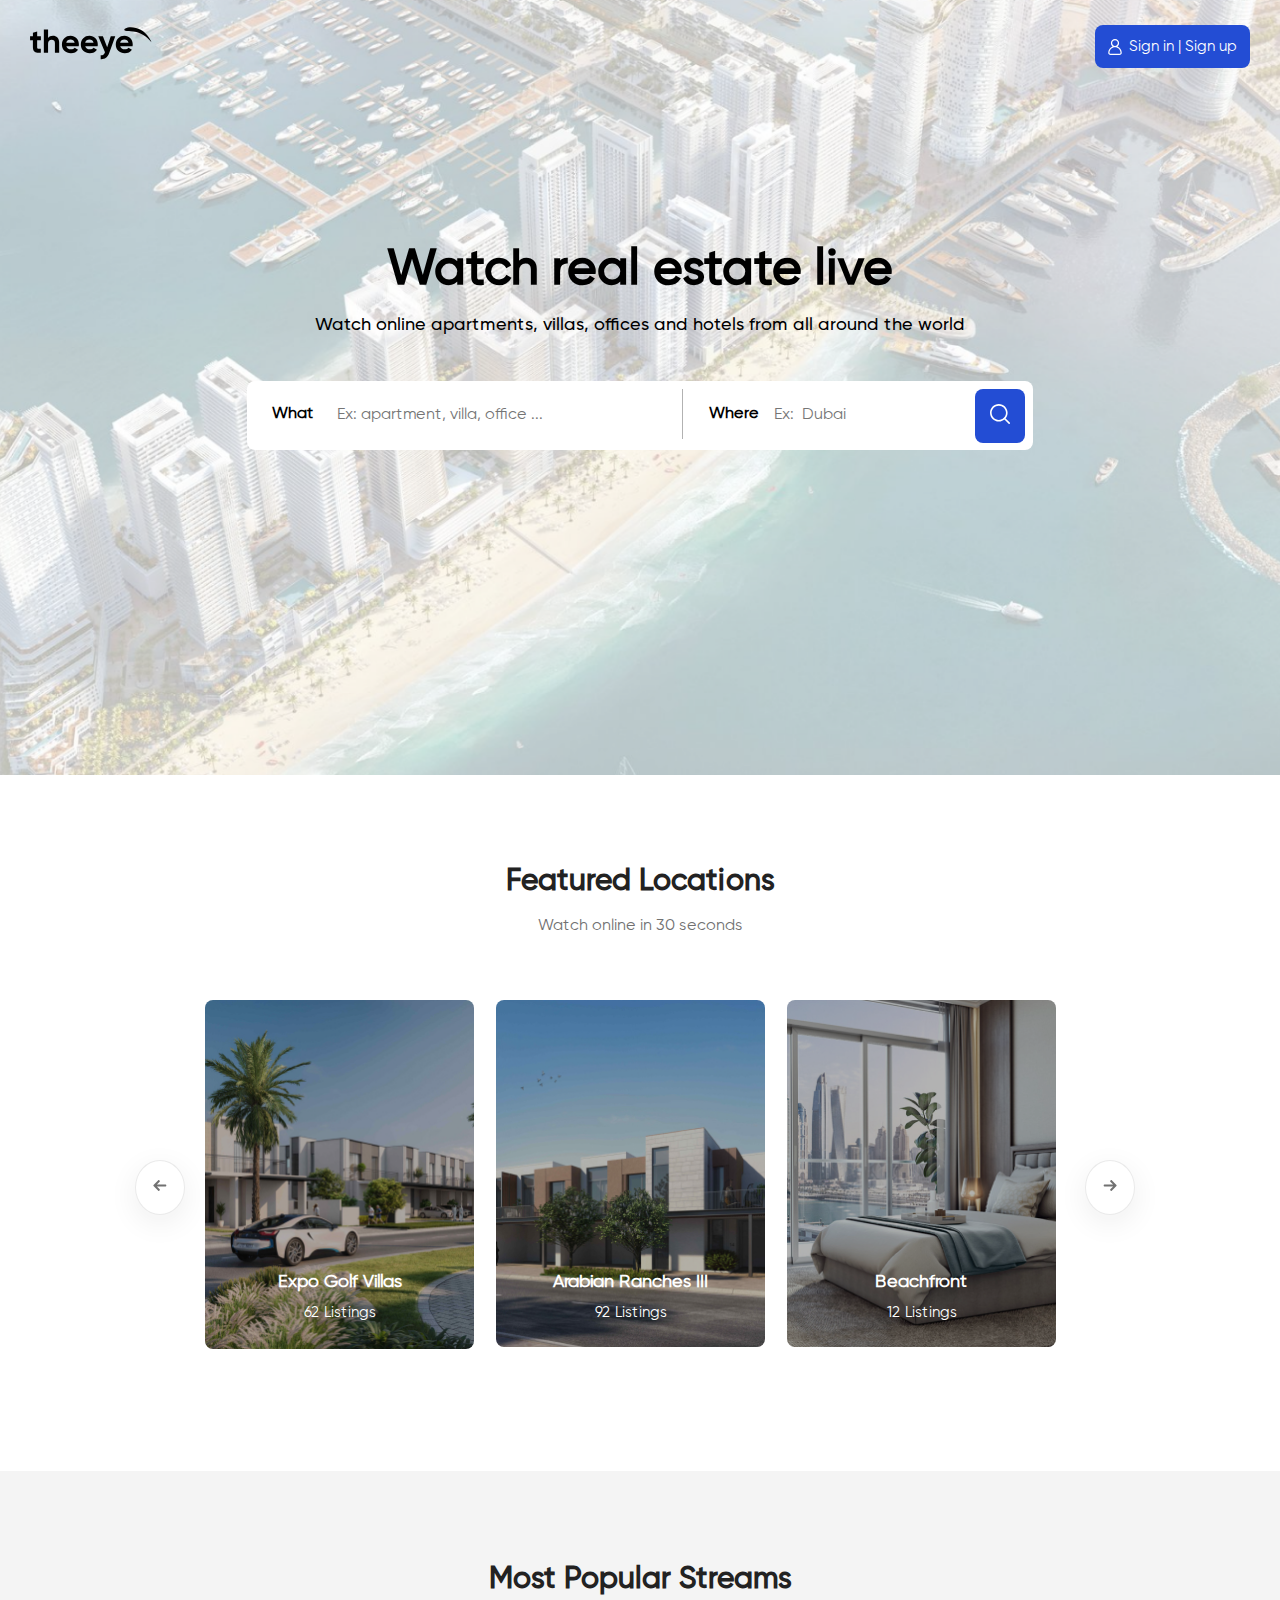
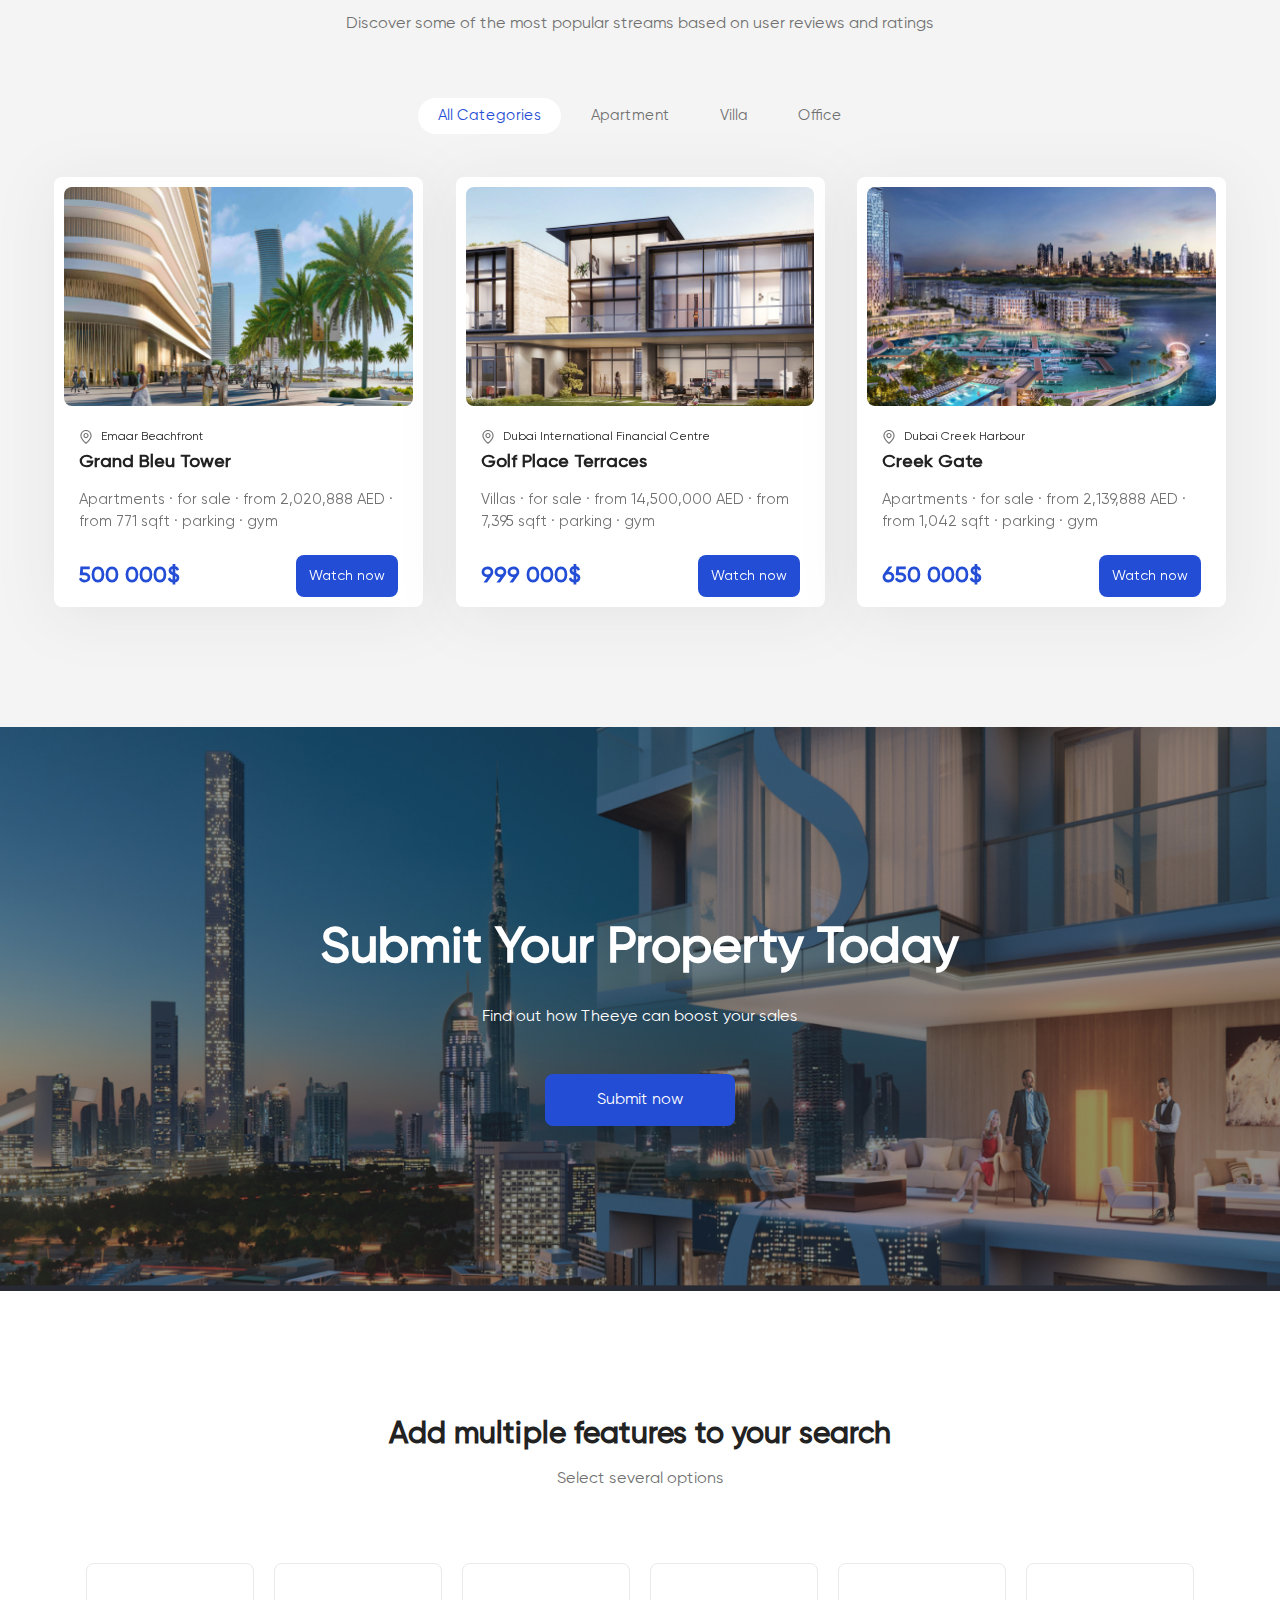
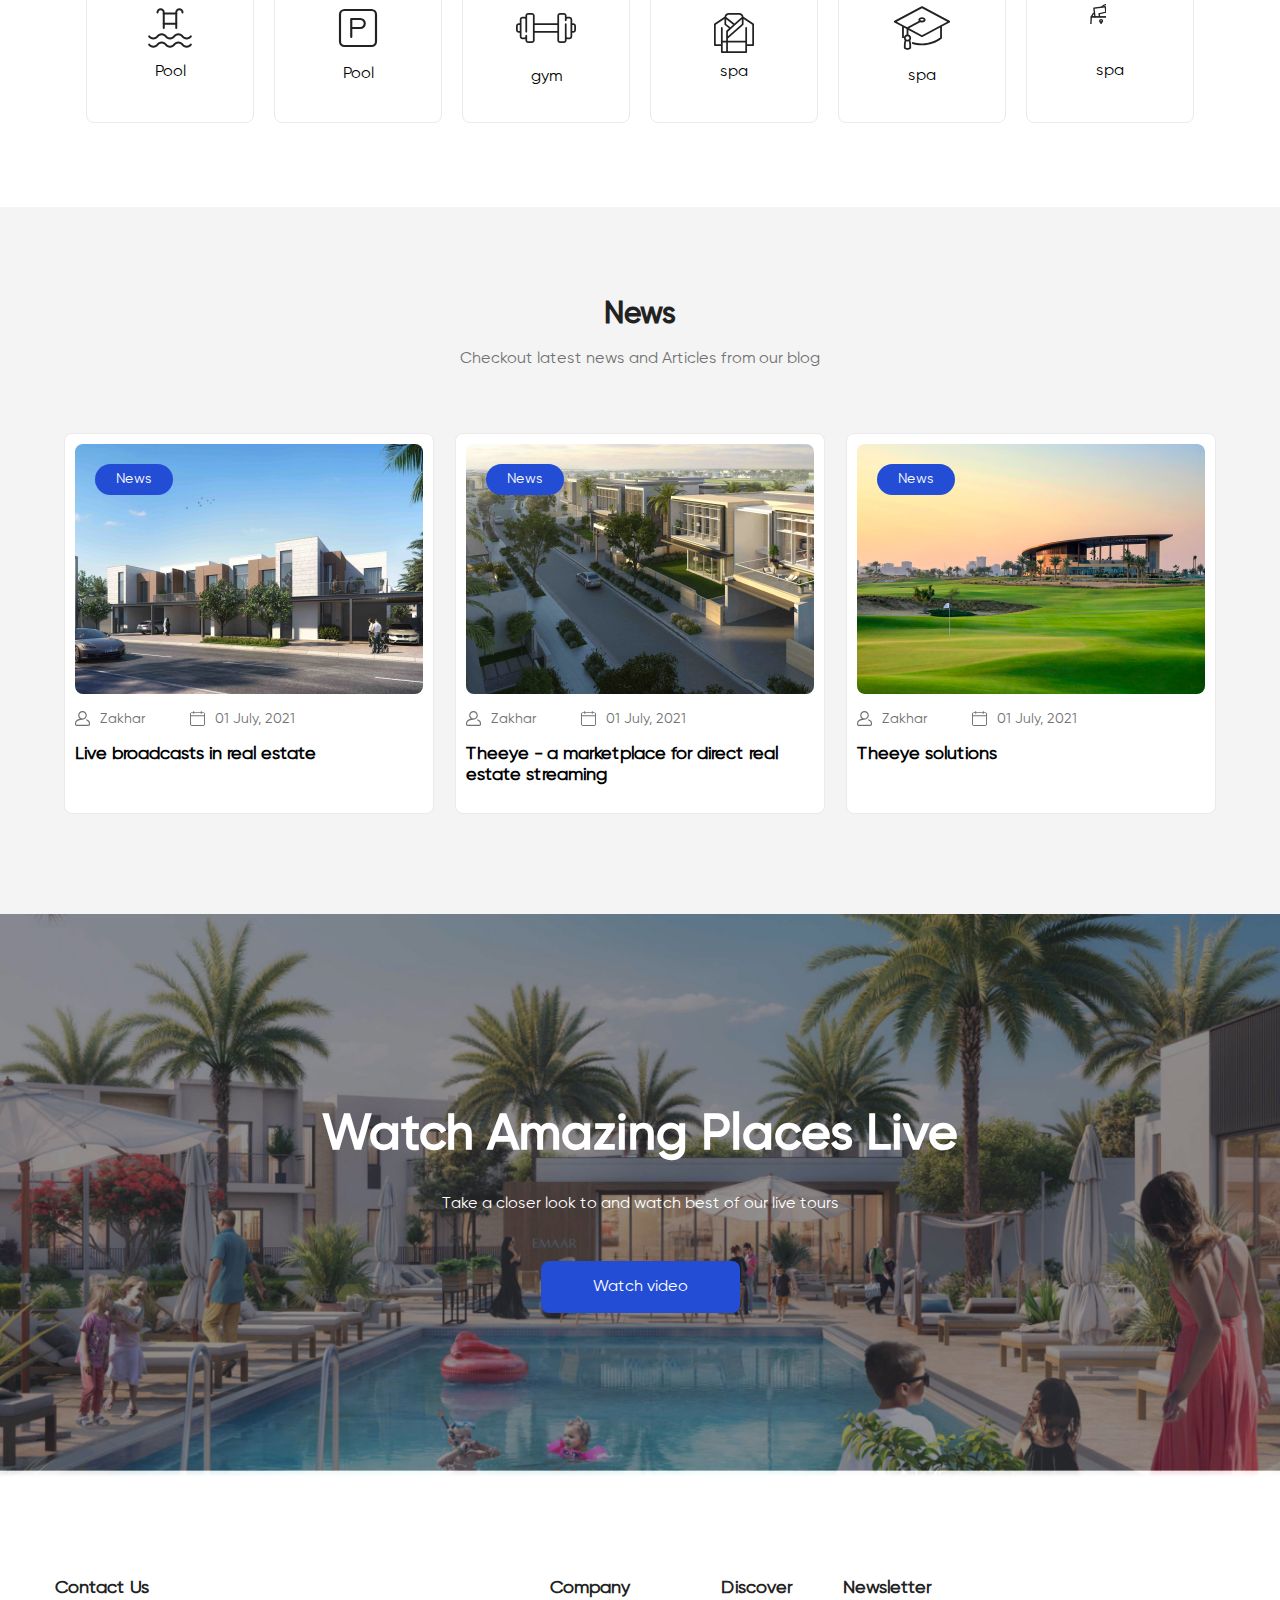
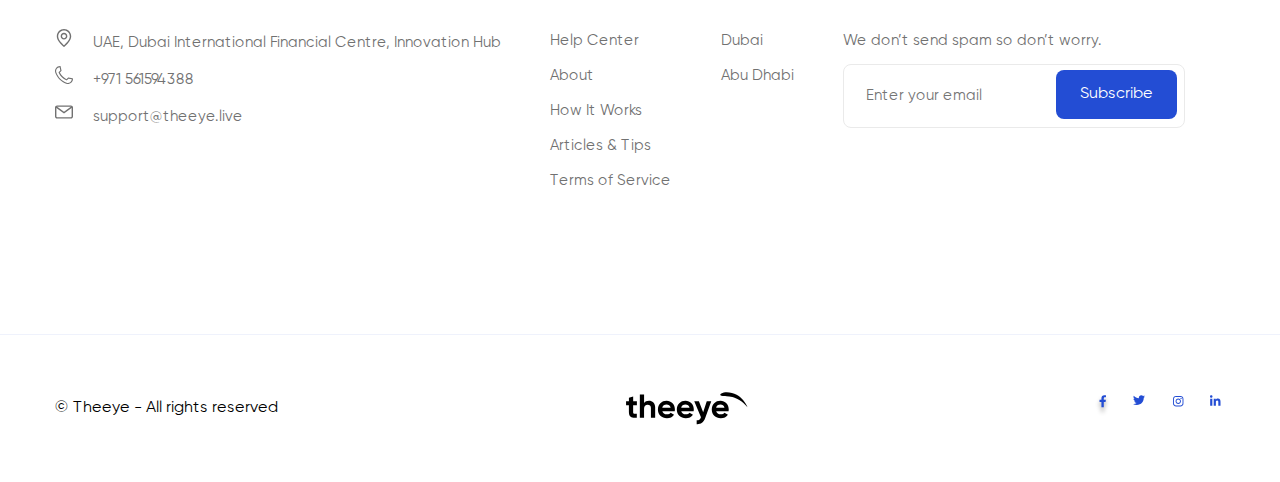
==== commit 8e3b4aea: "feat: add link" ====
--- a/src/index.html
+++ b/src/index.html
@@ -51,11 +51,10 @@
     <div class='form__where-search-wrapper'>
       <div class='search-bar__where'>Where</div>
       <input class='where-search' type='text' placeholder='Ex:  Dubai'/>
-      <button type="submit" class='search__btn'>
+      <a href="./map-search.html" class='search__btn'>
         <svg class="header__icon" width="20" height="20" viewBox="0 0 20 20" fill="none">
-          <use xlink:href="./assets/img/icons/icons.svg#search"></use>
-        </svg>
-      </button>
+        <use xlink:href="./assets/img/icons/icons.svg#search"></use>
+      </svg></a>
     </div>
   </form>
 </div>
@@ -71,48 +70,48 @@
     </button>
     <div class="carousel__gallery">
       <div class="carousel__images">
-        <div class="carousel__item">
+        <a href="./map-search.html" class="carousel__item">
           <img src="./assets/img/homepage/featured-location1.jpg" alt="test">
           <div class="carousel__item-info">
             <p class="info__title">Expo Golf Villas</p>
             <p class="info__subtitle">62 Listings</p>
           </div>
-        </div>
-        <div class="carousel__item">
+        </a>
+        <a href="./map-search.html" class="carousel__item">
           <img src="./assets/img/homepage/featured-location2.jpg" alt="test">
           <div class="carousel__item-info">
             <p class="info__title">Arabian Ranches III</p>
             <p class="info__subtitle">92 Listings</p>
           </div>
-        </div>
-        <div class="carousel__item">
+        </a>
+        <a href="./map-search.html" class="carousel__item">
           <img src="./assets/img/homepage/featured-location3.jpg" alt="test">
           <div class="carousel__item-info">
             <p class="info__title">Beachfront</p>
             <p class="info__subtitle">12 Listings</p>
           </div>
-        </div>
-        <div class="carousel__item">
+        </a>
+        <a href="./map-search.html" class="carousel__item">
           <img src="./assets/img/homepage/featured-location4.jpg" alt="test">
           <div class="carousel__item-info">
             <p class="info__title">Boulevard Heights</p>
             <p class="info__subtitle">74 Listings</p>
           </div>
-        </div>
-        <div class="carousel__item">
+        </a>
+        <a href="./map-search.html" class="carousel__item">
           <img src="./assets/img/homepage/featured-location6.jpg" alt="test">
           <div class="carousel__item-info">
             <p class="info__title">Country houses</p>
             <p class="info__subtitle">15 Listings</p>
           </div>
-        </div>
-        <div class="carousel__item">
+        </a>
+        <a href="./map-search.html" class="carousel__item">
           <img src="./assets/img/homepage/featured-location5.jpg" alt="test">
           <div class="carousel__item-info">
             <p class="info__title">Lux apartments</p>
             <p class="info__subtitle">50 Listings</p>
           </div>
-        </div>
+        </a>
 
       </div>
     </div>
@@ -135,51 +134,59 @@
     <button class="streams__buttons-item">Office</button>
   </div>
   <div class="streams__housecards housecards">
-    <div class="houscards__item houscard">
+    <a href="./stream-card.html" class="houscards__item houscard">
       <img src="./assets/img/homepage/streams1.jpg" alt="test">
-      <div class="houscard__locations">
+      <div class="houscard__info-wrapper">
+        <div class="houscard__locations">
         <svg width="14" height="14" viewBox="0 0 14 14" fill="none">
           <use xlink:href="./assets/img/icons/icons.svg#location"></use>
         </svg>
         <span>Emaar Beachfront</span>
       </div>
-      <h4 class="housecard__title">Grand Bleu Tower</h4>
-      <p class="housecard__info">Apartments · for sale · from 2,020,888 AED · from 771 sqft · parking · gym</p>
-      <div class="houscard__footer">
+        <h4 class="housecard__title">Grand Bleu Tower</h4>
+        <p class="housecard__info">Apartments · for sale · from 2,020,888 AED · from 771 sqft · parking · gym</p>
+        <div class="houscard__footer">
         <span class="houscard__footer-price">500 000$</span>
         <button class="houscard__footer btn">Watch now</button>
       </div>
-    </div>
-    <div class="houscards__item houscard">
+      </div>
+
+    </a>
+    <a href="./stream-card.html" class="houscards__item houscard">
       <img src="./assets/img/homepage/streams2.jpg" alt="test">
-      <div class="houscard__locations">
-        <svg width="14" height="14" viewBox="0 0 14 14" fill="none">
-          <use xlink:href="./assets/img/icons/icons.svg#location"></use>
-        </svg>
-        <span>Dubai International Financial Centre</span>
-      </div>
-      <h4 class="housecard__title">Golf Place Terraces</h4>
-      <p class="housecard__info">Villas · for sale · from 14,500,000 AED · from 7,395 sqft · parking · gym</p>
-      <div class="houscard__footer">
-        <span class="houscard__footer-price">999 000$</span>
-        <button class="houscard__footer btn">Watch now</button>
-      </div>
-    </div>
-    <div class="houscards__item houscard">
+      <div class="houscard__info-wrapper">
+        <div class="houscard__locations">
+          <svg width="14" height="14" viewBox="0 0 14 14" fill="none">
+            <use xlink:href="./assets/img/icons/icons.svg#location"></use>
+          </svg>
+          <span>Dubai International Financial Centre</span>
+        </div>
+        <h4 class="housecard__title">Golf Place Terraces</h4>
+        <p class="housecard__info">Villas · for sale · from 14,500,000 AED · from 7,395 sqft · parking · gym</p>
+        <div class="houscard__footer">
+          <span class="houscard__footer-price">999 000$</span>
+          <button class="houscard__footer btn">Watch now</button>
+        </div>
+      </div>
+
+    </a>
+    <a href="./stream-card.html" class="houscards__item houscard">
       <img src="./assets/img/homepage/streams3.jpg" alt="test">
-      <div class="houscard__locations">
-        <svg width="14" height="14" viewBox="0 0 14 14" fill="none">
-          <use xlink:href="./assets/img/icons/icons.svg#location"></use>
-        </svg>
-        <span>Dubai Creek Harbour</span>
-      </div>
-      <h4 class="housecard__title">Creek Gate</h4>
-      <p class="housecard__info">Apartments · for sale · from 2,139,888 AED · from 1,042 sqft · parking · gym</p>
-      <div class="houscard__footer">
-        <span class="houscard__footer-price">650 000$</span>
-        <button class="houscard__footer btn">Watch now</button>
-      </div>
-    </div>
+      <div class="houscard__info-wrapper">
+        <div class="houscard__locations">
+          <svg width="14" height="14" viewBox="0 0 14 14" fill="none">
+            <use xlink:href="./assets/img/icons/icons.svg#location"></use>
+          </svg>
+          <span>Dubai Creek Harbour</span>
+        </div>
+        <h4 class="housecard__title">Creek Gate</h4>
+        <p class="housecard__info">Apartments · for sale · from 2,139,888 AED · from 1,042 sqft · parking · gym</p>
+        <div class="houscard__footer">
+          <span class="houscard__footer-price">650 000$</span>
+          <button class="houscard__footer btn">Watch now</button>
+        </div>
+      </div>
+    </a>
 
   </div>
 </div>
@@ -187,7 +194,7 @@
 <div class="submit-property images-block">
   <h2 class="submit-property__title images-block__title">Submit Your Property Today</h2>
   <p class="submit-property__subtitle images-block__subtitle">Find out how Theeye can boost your sales</p>
-  <button class="submit-property__btn images-block__btn btn">Submit now</button>
+  <a href="./show-your-property.html" class="submit-property__btn images-block__btn btn">Submit now</a>
 </div>
 
 <div class="additional-features">
@@ -195,42 +202,42 @@
   <p class="additional-features__subtitle block-subtitle">Select several options</p>
 
   <div class="additional-features__icons icons">
-    <div class="icons__item">
+    <a href="./map-search.html" class="icons__item">
       <svg width="50" height="50" viewBox="0 0 50 50" fill="none">
         <use xlink:href="./assets/img/icons/icons.svg#pool"></use>
       </svg>
       <span class="icons__text">Pool</span>
-    </div>
-    <div class="icons__item">
+    </a>
+    <a href="./map-search.html" class="icons__item">
       <svg width="54" height="54" viewBox="0 0 54 54" fill="none">
         <use xlink:href="./assets/img/icons/icons.svg#parking"></use>
       </svg>
       <span class="icons__text">Pool</span>
-    </div>
-    <div class="icons__item">
+    </a>
+    <a href="./map-search.html" class="icons__item">
       <svg width="60" height="60" viewBox="0 0 60 30" fill="none">
         <use xlink:href="./assets/img/icons/icons.svg#gym"></use>
       </svg>
       <span class="icons__text">gym</span>
-    </div>
-    <div class="icons__item">
+    </a>
+    <a href="./map-search.html" class="icons__item">
       <svg width="40" height="50" viewBox="0 0 40 30" fill="none">
         <use xlink:href="./assets/img/icons/icons.svg#spa"></use>
       </svg>
       <span class="icons__text">spa</span>
-    </div>
-    <div class="icons__item">
+    </a>
+    <a href="./map-search.html" class="icons__item">
       <svg width="58" height="58" viewBox="0 0 58 58" fill="none">
         <use xlink:href="./assets/img/icons/icons.svg#school"></use>
       </svg>
       <span class="icons__text">spa</span>
-    </div>
-    <div class="icons__item">
+    </a>
+    <a href="./map-search.html" class="icons__item">
       <svg width="48" height="48" viewBox="0 0 48 48" fill="none">
         <use xlink:href="./assets/img/icons/icons.svg#shopping"></use>
       </svg>
       <span class="icons__text">spa</span>
-    </div>
+    </a>
 
   </div>
 </div>
@@ -242,7 +249,7 @@
   <div class="news-container">
     <div class="news__card">
       <span class="news__label">News</span>
-      <a class="news__img" href="#">
+      <a class="news__img" href="./article1.html">
         <img src="./assets/img/homepage/news1.jpg" alt="test">
       </a>
       <div class="news__info">
@@ -263,7 +270,7 @@
     </div>
     <div class="news__card">
       <span class="news__label">News</span>
-      <a class="news__img" href="#">
+      <a class="news__img" href="./article2.html">
         <img src="./assets/img/homepage/news2.jpg" alt="test">
       </a>
       <div class="news__info">
@@ -284,7 +291,7 @@
     </div>
     <div class="news__card">
       <span class="news__label">News</span>
-      <a class="news__img" href="#">
+      <a class="news__img" href="./article3.html">
         <img src="./assets/img/homepage/news3.jpg" alt="test">
       </a>
       <div class="news__info">
@@ -309,7 +316,7 @@
 <div class="watch-amazing images-block">
   <h2 class="submit-property__title images-block__title">Watch Amazing Places Live</h2>
   <p class="submit-property__subtitle images-block__subtitle">Take a closer look to and watch best of our live tours</p>
-  <button class="submit-property__btn images-block__btn btn">Watch video</button>
+  <a href="https://youtu.be/2WGiMrFzT9s" target="_blank" class="submit-property__btn images-block__btn btn">Watch video</a>
 </div>
 
 <footer class="footer-wrapper">
@@ -373,22 +380,22 @@
       <use xlink:href="./assets/img/icons/icons.svg#logo"></use>
     </svg>
     <ul class="footer-bottom__socnet">
-      <li><a href="#">
+      <li><a target="_blank" href="https://www.facebook.com/livetheeye">
         <svg width="15" height="21" viewBox="0 0 15 21" fill="none">
           <use xlink:href="./assets/img/icons/icons.svg#facebook"></use>
         </svg>
       </a></li>
-      <li><a href="#">
+      <li><a target="_blank" href="https://twitter.com/theeyelive">
         <svg width="15" height="21" viewBox="0 0 15 21" fill="none">
           <use xlink:href="./assets/img/icons/icons.svg#twitter"></use>
         </svg>
       </a></li>
-      <li><a href="#">
+      <li><a target="_blank" href="https://www.instagram.com/theeye.live/">
         <svg width="15" height="21" viewBox="0 0 15 21" fill="none">
           <use xlink:href="./assets/img/icons/icons.svg#instagram"></use>
         </svg>
       </a></li>
-      <li><a href="#">
+      <li><a target="_blank" href="https://www.linkedin.com/company/theeyelive/">
         <svg width="15" height="21" viewBox="0 0 15 21" fill="none">
           <use xlink:href="./assets/img/icons/icons.svg#linkedin"></use>
         </svg>
--- a/src/css/style.css
+++ b/src/css/style.css
@@ -197,7 +197,7 @@
 
 .carousel__item-info {
     position: absolute;
-    bottom: 33px;
+    bottom: 45px;
     width: 269px;
     color: var(--hover-font-color);
 }
